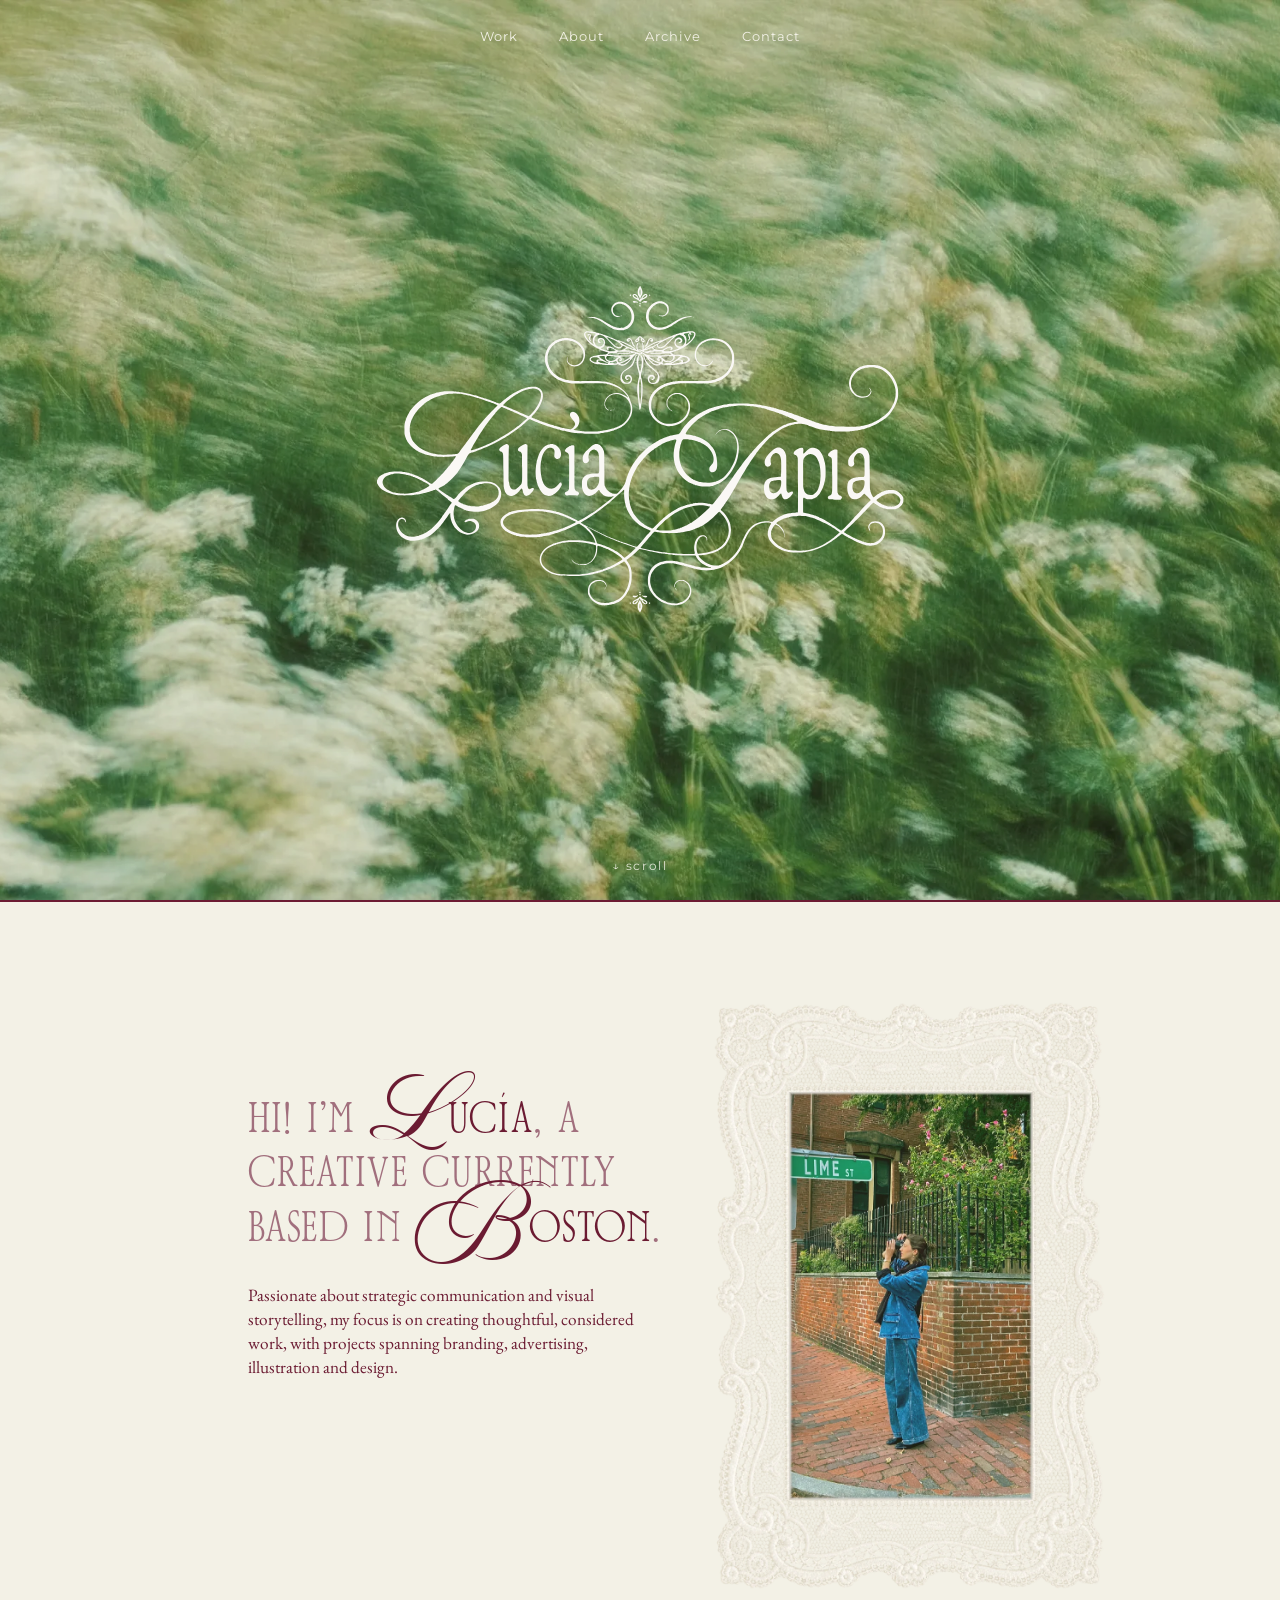
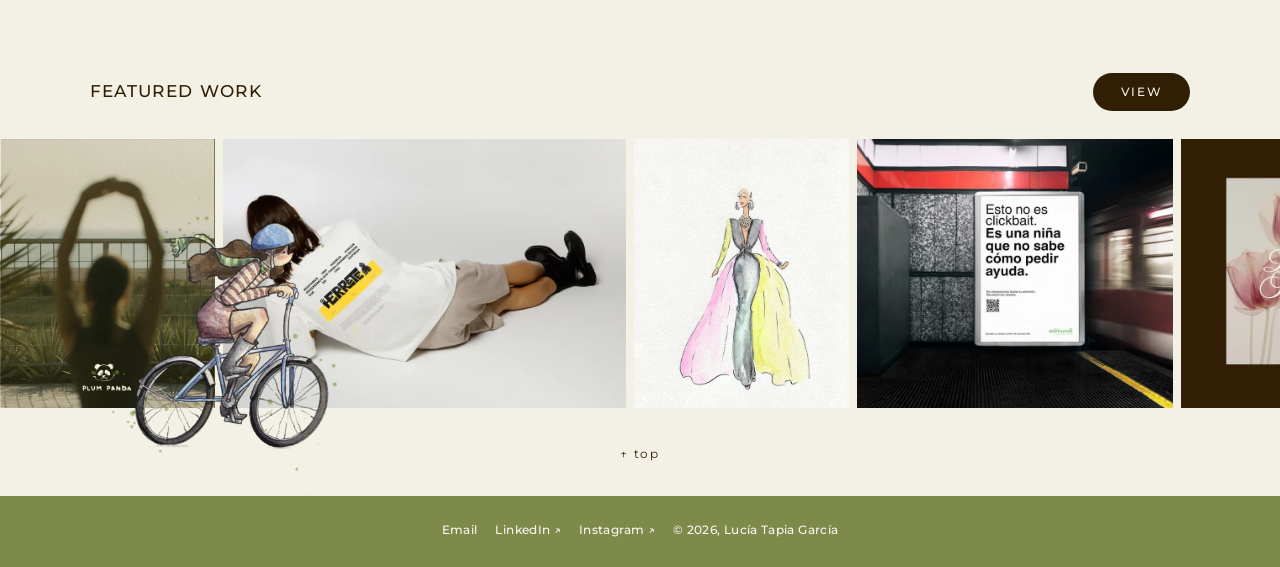
==== index.html @ f7239e3a "update" ====
<!doctype html>
<html lang="en">
<head>
  <meta charset="utf-8">
  <meta name="viewport" content="width=device-width, initial-scale=1">
  <link rel="icon" href="assets/img/favicon.svg" type="image/svg+xml">
  <link rel="icon" href="assets/img/favicon-32.png" type="image/png" sizes="32x32">
  <link rel="apple-touch-icon" href="assets/img/apple-touch-icon.png">
  <title>Lucía Tapia — Creative & Art Direction</title>
  <meta name="description" content="Portfolio of Lucía Tapia García, a creative based in Boston working across branding, advertising, illustration and editorial design.">
  <link rel="preload" href="assets/fonts/zt-bros-oskon.woff2" as="font" type="font/woff2" crossorigin>
  <link rel="preload" href="assets/fonts/aston-script.woff2" as="font" type="font/woff2" crossorigin>
  <link rel="preload" href="assets/img/hero-bg.webp" as="image">
  <link rel="stylesheet" href="assets/css/style.css?v=09301130">
</head>
<body class="page-home">

  <header class="nav" data-nav>
    <a class="nav__logo" href="#top" aria-label="Lucía Tapia — back to top"><span class="logo-mark"></span></a>
    <nav class="nav__links" aria-label="Main">
      <a href="work.html" data-i18n="nav.work">Work</a>
      <a href="about.html" data-i18n="nav.about">About</a>
      <a href="archive.html" data-i18n="nav.archive">Archive</a>
      <a href="contact.html" data-i18n="nav.contact">Contact</a>
    </nav>
  </header>

  <main>
    <!-- 1 · HERO — the only full-bleed moment on the site -->
    <div class="hero-wrap">
    <section class="hero" id="top" aria-label="Lucía Tapia">
      <div class="hero__bg"><div class="hero__sway" style="background-image:url('assets/img/hero-bg.webp')"></div></div>
      <nav class="hero__nav" aria-label="Main">
        <a href="work.html" data-i18n="nav.work">Work</a>
        <a href="about.html" data-i18n="nav.about">About</a>
        <a href="archive.html" data-i18n="nav.archive">Archive</a>
        <a href="contact.html" data-i18n="nav.contact">Contact</a>
      </nav>
      <h1 class="hero__logo">
        <img src="assets/img/logo-hero-cream.svg" alt="Lucía Tapia" width="766" height="476" data-logo>
      </h1>
      <a class="hero__scroll" href="#intro"><span aria-hidden="true">↓</span> <span data-i18n="hero.scroll">scroll</span></a>
    </section>
    <div class="seam" aria-hidden="true"></div>
    </div>

    <!-- 2 · INTRO — centered container: big text top-left, small text bottom-left, photo right -->
    <section class="intro wrap" id="intro">
      <div class="intro__inner">
        <div class="intro__text">
          <p class="intro__title reveal" role="heading" aria-level="2">
            <span data-i18n-html="intro.title"><span class="ln">Hi! I’m <span class="name"><span class="cap">L</span>ucía</span>, a</span> <span class="ln">creative currently</span> <span class="ln">based in <span class="name"><span class="cap">B</span>oston</span>.</span></span>
          </p>
          <p class="intro__line reveal" data-i18n="intro.line">Passionate about strategic communication and visual storytelling, my focus is on creating thoughtful, considered work, with projects spanning branding, advertising, illustration and design.</p>
        </div>
        <figure class="intro__photo reveal">
          <img class="intro__framed" src="assets/img/portrait-framed.webp" alt="Lucía Tapia, framed in lace" width="969" height="1400" loading="lazy">
        </figure>
      </div>
    </section>

    <!-- 3 · FEATURED WORK — continuous sideways scroll, images only -->
    <section class="ticker" aria-labelledby="ticker-title">
      <div class="wrap ticker__head">
        <h2 class="ticker__title reveal" id="ticker-title" data-i18n="work.title">Featured work</h2>
        <a class="btn reveal" href="work.html" data-i18n="work.cta">View</a>
      </div>
      <div class="ticker__track" data-ticker>
        <div class="ticker__row">
          <a class="ticker__item" href="work/plum-panda.html" aria-label="Plum Panda"><img src="assets/img/feat-1.webp" alt="" width="512" height="640"></a>
          <a class="ticker__item" href="work/el-herrete.html" aria-label="El Herrete"><img src="assets/img/feat-2.webp" alt="" width="960" height="640"></a>
          <a class="ticker__item" href="work/givenchy.html" aria-label="Givenchy Archives"><img src="assets/img/feat-3.webp" alt="" width="512" height="640"></a>
          <a class="ticker__item" href="work/admundi.html" aria-label="Admundi"><img src="assets/img/feat-4.webp" alt="" width="752" height="640"></a>
          <a class="ticker__item" href="work/personal-brand.html" aria-label="Personal Brand"><img src="assets/img/feat-5.webp" alt="" width="512" height="640"></a>
          <a class="ticker__item" href="work/eight-movements.html" aria-label="Interpretation of Forms"><img src="assets/img/feat-6.webp" alt="" width="664" height="640"></a>
          <a class="ticker__item" href="work/draper.html" aria-label="Divina Gravità"><img src="assets/img/feat-7.webp" alt="" width="916" height="640"></a>
          <!-- repeated so the loop stays seamless on wide screens -->
          <a class="ticker__item" href="work/plum-panda.html" tabindex="-1" aria-hidden="true"><img src="assets/img/feat-1.webp" alt="" aria-hidden="true" width="512" height="640"></a>
          <a class="ticker__item" href="work/el-herrete.html" tabindex="-1" aria-hidden="true"><img src="assets/img/feat-2.webp" alt="" aria-hidden="true" width="960" height="640"></a>
          <a class="ticker__item" href="work/givenchy.html" tabindex="-1" aria-hidden="true"><img src="assets/img/feat-3.webp" alt="" aria-hidden="true" width="512" height="640"></a>
          <a class="ticker__item" href="work/admundi.html" tabindex="-1" aria-hidden="true"><img src="assets/img/feat-4.webp" alt="" aria-hidden="true" width="752" height="640"></a>
          <a class="ticker__item" href="work/personal-brand.html" tabindex="-1" aria-hidden="true"><img src="assets/img/feat-5.webp" alt="" aria-hidden="true" width="512" height="640"></a>
          <a class="ticker__item" href="work/eight-movements.html" tabindex="-1" aria-hidden="true"><img src="assets/img/feat-6.webp" alt="" aria-hidden="true" width="664" height="640"></a>
          <a class="ticker__item" href="work/draper.html" tabindex="-1" aria-hidden="true"><img src="assets/img/feat-7.webp" alt="" aria-hidden="true" width="916" height="640"></a>
        </div>
      </div>
      <!-- bike sits on top of the footer, overlapping the end of the ticker -->
      <img class="ticker__bike" src="assets/img/bike.webp" alt="" width="770" height="900" loading="lazy" aria-hidden="true">
    </section>
  </main>

  <footer class="footer wrap">
    <ul class="footer__links">
      <li><a href="mailto:luciatapiaag@gmail.com">Email</a></li>
      <li><a href="https://www.linkedin.com/in/luc%C3%ADa-tapia-garc%C3%ADa-0a97b5249/" target="_blank" rel="noopener">LinkedIn ↗</a></li>
      <li><a href="https://www.instagram.com/by.luciatapia/" target="_blank" rel="noopener">Instagram ↗</a></li>
      <li>© 2026, Lucía Tapia García</li>
    </ul>
    <button type="button" class="to-top" data-to-top aria-label="Back to top"><span aria-hidden="true">↑</span> <span data-i18n="footer.top">top</span></button>
  </footer>

  <script src="assets/js/main.js?v=09301130"></script>
</body>
</html>
---- assets/css/style.css ----
/* ============ Fonts ============ */
@font-face { font-family: "Fraunces"; src: url("../fonts/fraunces.woff2") format("woff2"); font-weight: 100 900; font-display: swap; }
@font-face { font-family: "EB Garamond"; src: url("../fonts/eb-garamond.woff2") format("woff2"); font-weight: 400 800; font-display: swap; }
@font-face { font-family: "EB Garamond"; src: url("../fonts/eb-garamond-italic.woff2") format("woff2"); font-weight: 400 800; font-style: italic; font-display: swap; }
@font-face { font-family: "Montserrat"; src: url("../fonts/montserrat.woff2") format("woff2"); font-weight: 100 900; font-display: swap; }
/* Aston Script: personal-use licence — buy commercial licence before launch */
@font-face { font-family: "Aston Script"; src: url("../fonts/aston-script.woff2") format("woff2"); font-display: swap; }
@font-face { font-family: "ZT Bros Oskon"; src: url("../fonts/zt-bros-oskon.woff2") format("woff2"); font-display: swap; }

/* ============ Tokens — Framer colour styles (source of truth) ============ */
:root {
  --paper: url("../img/paper.jpg");
  --dragonfly: url("data:image/svg+xml,%3Csvg version='1.0' xmlns='http://www.w3.org/2000/svg' viewBox='0 0 1475.000000 1040.000000' %3E %3Cg transform='translate%280.000000,1040.000000%29 scale%280.100000,-0.100000%29' fill='%23000' stroke='none'%3E %3Cpath d='M255 10380 c-3 -11 -18 -23 -33 -26 -64 -13 -150 -80 -172 -133 -7 -17 -21 -33 -31 -36 -18 -6 -19 -18 -19 -162 0 -145 1 -156 21 -172 12 -10 24 -36 30 -65 5 -26 17 -59 28 -74 10 -15 22 -41 25 -59 4 -17 14 -37 22 -44 8 -7 22 -26 30 -43 18 -38 49 -88 89 -146 17 -23 39 -56 49 -72 11 -17 35 -47 53 -67 19 -20 42 -47 51 -61 106 -160 410 -451 612 -586 30 -21 64 -43 75 -50 11 -8 45 -30 75 -50 30 -21 64 -43 75 -51 90 -61 127 -83 135 -83 5 0 21 -11 36 -25 15 -14 34 -25 44 -25 9 0 27 -11 40 -25 13 -14 28 -25 34 -25 6 0 28 -11 48 -25 20 -14 42 -25 49 -25 6 0 24 -11 41 -25 16 -14 37 -25 47 -25 9 0 32 -11 51 -25 19 -14 41 -25 50 -25 9 0 31 -11 50 -25 19 -14 41 -25 50 -25 9 0 31 -11 50 -25 19 -14 41 -25 50 -25 9 0 31 -11 50 -25 19 -14 42 -25 53 -25 10 0 32 -10 49 -21 16 -12 48 -26 70 -31 22 -5 52 -18 66 -28 13 -11 37 -20 52 -20 15 0 39 -9 53 -20 14 -11 49 -25 77 -30 28 -5 63 -19 77 -30 14 -11 40 -20 57 -20 17 0 49 -9 70 -21 21 -11 63 -25 94 -29 30 -5 63 -17 73 -26 11 -9 45 -19 81 -23 35 -4 78 -15 97 -25 18 -10 67 -21 110 -26 86 -9 131 -23 131 -43 0 -17 -29 -57 -42 -57 -5 0 -23 -11 -40 -25 -16 -14 -35 -25 -43 -25 -7 0 -19 -7 -26 -16 -8 -9 -28 -26 -45 -38 -18 -11 -56 -38 -85 -58 -30 -20 -88 -48 -129 -62 -74 -24 -82 -25 -433 -27 -334 -3 -364 -5 -435 -25 -43 -12 -126 -25 -186 -29 -73 -5 -122 -13 -145 -25 -20 -10 -71 -21 -115 -24 -47 -4 -90 -13 -104 -22 -14 -9 -59 -20 -100 -25 -44 -5 -82 -15 -92 -24 -10 -9 -46 -20 -80 -25 -34 -5 -70 -16 -79 -24 -10 -9 -33 -19 -52 -22 -19 -4 -50 -16 -69 -28 -19 -12 -42 -26 -51 -31 -99 -60 -149 -112 -192 -197 -57 -113 -23 -223 111 -356 41 -40 91 -81 111 -92 21 -10 43 -26 50 -34 8 -9 19 -16 25 -16 7 0 27 -11 46 -25 19 -14 41 -25 51 -25 9 0 28 -9 41 -20 14 -10 47 -24 74 -30 27 -6 56 -18 66 -27 9 -8 43 -18 75 -22 32 -4 70 -15 84 -24 17 -11 55 -19 110 -23 46 -3 111 -12 144 -19 76 -17 255 -35 354 -35 42 0 92 -5 111 -11 65 -21 154 -28 430 -34 151 -3 322 -11 380 -18 58 -7 191 -13 295 -14 105 -1 253 -7 329 -12 143 -9 385 5 451 27 17 6 84 13 150 16 66 3 151 14 189 23 58 14 74 14 100 4 17 -7 53 -19 80 -27 27 -8 59 -23 71 -34 12 -11 33 -20 47 -20 14 0 49 -12 77 -26 50 -26 56 -27 234 -28 178 0 183 0 239 27 31 15 67 27 80 27 13 0 39 11 58 25 19 14 41 25 50 25 9 0 31 11 50 25 19 14 39 25 44 25 6 0 34 16 61 35 28 20 61 43 75 53 99 67 233 189 327 298 58 67 246 296 258 315 34 54 68 99 97 130 38 41 86 102 110 140 41 64 327 350 403 401 57 39 174 41 225 3 19 -14 47 -25 62 -25 15 0 45 -9 65 -20 29 -15 57 -20 122 -20 96 0 164 22 284 92 l69 40 60 -27 c96 -43 145 -82 281 -224 34 -35 74 -76 88 -90 14 -14 50 -57 80 -96 29 -38 83 -106 120 -150 36 -44 73 -93 82 -110 8 -16 36 -52 62 -80 26 -27 89 -102 139 -165 51 -63 131 -153 177 -200 105 -107 275 -250 296 -250 5 0 20 -11 33 -25 13 -14 29 -25 35 -25 6 0 26 -11 45 -25 19 -14 41 -25 50 -25 9 0 31 -11 50 -25 19 -14 47 -25 63 -25 16 0 46 -10 66 -22 34 -21 49 -23 233 -26 195 -4 198 -3 252 22 30 14 63 26 73 26 10 0 35 11 55 25 20 14 40 25 44 25 5 0 25 12 46 26 34 24 45 26 101 22 35 -3 77 -12 93 -21 21 -11 72 -18 150 -22 65 -4 142 -13 169 -20 71 -19 238 -22 921 -17 56 1 146 8 200 16 55 8 203 17 329 20 145 4 258 12 305 21 41 9 145 20 230 25 86 5 191 18 235 29 44 11 127 23 184 26 64 4 116 12 135 22 16 9 63 19 104 24 44 5 87 16 106 29 18 11 46 20 62 20 16 0 50 11 76 25 26 14 55 25 66 25 10 0 33 11 52 25 19 14 41 25 50 25 9 0 34 12 55 28 52 38 205 191 205 205 0 7 9 29 20 50 31 57 28 155 -7 215 -41 70 -191 202 -230 202 -5 0 -24 11 -43 25 -19 14 -44 25 -56 25 -12 0 -33 9 -47 21 -15 11 -49 24 -77 28 -28 4 -59 16 -70 26 -12 11 -45 20 -88 25 -38 4 -80 15 -94 24 -15 10 -62 21 -111 26 -47 5 -98 15 -114 24 -18 9 -75 18 -144 22 -63 4 -132 13 -154 21 -63 22 -249 33 -571 33 -300 0 -300 0 -334 25 -19 14 -42 25 -51 25 -10 0 -22 7 -27 16 -11 20 -151 134 -164 134 -6 0 -23 11 -40 25 -16 14 -40 25 -52 25 -24 0 -56 28 -56 48 0 22 50 44 119 53 38 4 84 17 103 29 19 11 50 20 73 20 23 0 59 10 80 21 22 12 66 25 98 29 32 4 67 16 78 26 11 9 44 21 75 25 35 5 65 15 78 28 12 12 36 21 52 21 16 0 50 11 76 25 26 14 56 25 66 25 11 0 31 9 45 21 15 11 44 23 64 26 21 3 54 16 73 28 19 13 51 26 71 29 20 4 44 15 54 26 10 11 28 20 40 20 11 0 36 11 55 25 19 14 43 25 55 25 12 0 36 11 55 25 19 14 41 25 51 25 9 0 27 9 40 19 14 10 40 26 59 35 19 9 58 30 85 46 28 16 68 38 90 50 41 22 91 51 141 84 16 11 45 30 65 43 19 12 40 23 46 23 6 0 17 7 24 16 7 9 43 36 79 60 36 25 83 58 105 75 22 16 53 38 68 48 31 20 101 78 151 126 18 17 81 73 140 125 59 52 151 144 204 204 106 119 140 158 175 196 12 14 36 45 52 70 38 57 95 134 105 140 4 3 15 21 24 40 9 19 32 62 51 95 18 33 39 78 45 100 7 22 19 48 27 57 9 10 19 46 22 82 4 35 12 70 18 77 16 20 13 160 -3 184 -8 11 -14 31 -14 44 0 50 -105 161 -152 161 -11 0 -30 11 -44 25 -25 25 -25 25 -391 25 -361 0 -367 0 -390 -21 -19 -19 -43 -24 -155 -34 -73 -6 -144 -17 -157 -24 -13 -7 -74 -17 -135 -22 -65 -6 -130 -17 -156 -28 -25 -10 -83 -21 -129 -25 -48 -4 -98 -14 -120 -25 -20 -10 -63 -21 -97 -24 -33 -2 -78 -14 -100 -24 -21 -11 -65 -23 -98 -26 -32 -3 -66 -13 -76 -22 -10 -9 -46 -20 -80 -25 -34 -5 -70 -16 -80 -25 -9 -8 -43 -20 -75 -25 -32 -5 -65 -16 -75 -25 -9 -8 -41 -19 -70 -25 -29 -6 -61 -17 -69 -25 -9 -7 -38 -19 -65 -25 -27 -6 -61 -20 -77 -30 -15 -11 -39 -20 -54 -20 -15 0 -40 -10 -57 -21 -16 -12 -48 -26 -70 -31 -23 -5 -53 -17 -67 -27 -14 -10 -42 -21 -62 -25 -21 -4 -42 -13 -49 -21 -6 -7 -26 -17 -43 -20 -18 -4 -51 -18 -74 -31 -23 -13 -50 -24 -60 -24 -11 0 -34 -11 -53 -25 -19 -14 -43 -25 -55 -25 -12 0 -36 -11 -55 -25 -19 -14 -45 -25 -58 -25 -13 0 -37 -11 -54 -25 -16 -14 -40 -25 -52 -25 -13 0 -34 -9 -48 -19 -13 -11 -42 -24 -63 -30 -22 -6 -53 -20 -70 -31 -16 -11 -37 -20 -46 -20 -8 0 -30 -11 -49 -25 -19 -14 -43 -25 -55 -25 -12 0 -36 -11 -55 -25 -19 -14 -41 -25 -49 -25 -9 0 -34 -12 -56 -25 -22 -14 -50 -25 -61 -25 -12 0 -33 -9 -47 -20 -15 -12 -51 -25 -81 -30 -30 -5 -71 -17 -93 -28 -21 -11 -69 -22 -107 -26 -37 -4 -85 -15 -105 -25 -20 -10 -62 -21 -94 -25 -32 -3 -76 -15 -97 -26 -22 -11 -52 -20 -68 -20 -16 0 -50 -11 -76 -25 -26 -14 -59 -25 -74 -25 -15 0 -45 -11 -67 -25 -22 -13 -51 -25 -65 -25 -14 0 -43 -11 -65 -25 -22 -13 -49 -25 -59 -25 -11 0 -38 -11 -60 -24 -23 -13 -54 -26 -70 -30 -16 -4 -41 -16 -54 -27 -14 -10 -32 -19 -41 -19 -10 0 -32 -11 -51 -25 -19 -14 -41 -25 -50 -25 -8 0 -24 -6 -35 -14 -11 -7 -56 -33 -100 -56 -44 -23 -87 -48 -95 -55 -8 -7 -31 -20 -50 -30 -51 -24 -91 -47 -167 -96 -37 -25 -75 -49 -84 -54 -9 -6 -35 -23 -59 -40 -23 -16 -57 -39 -75 -50 -69 -43 -111 -73 -124 -89 -7 -9 -19 -16 -25 -16 -7 0 -50 -30 -97 -67 -46 -38 -109 -85 -139 -105 -30 -21 -80 -61 -110 -89 -69 -64 -96 -83 -110 -74 -14 9 -4 42 26 82 13 17 24 45 24 61 0 16 7 51 15 78 19 64 20 204 0 251 -8 19 -15 54 -15 77 0 23 -11 65 -25 94 -14 30 -25 61 -25 70 0 10 -6 27 -13 39 -6 12 -31 55 -55 97 -35 61 -48 76 -67 76 -13 0 -26 -4 -29 -8 -7 -11 20 -100 39 -129 8 -12 22 -54 30 -93 8 -39 22 -84 30 -100 25 -48 22 -403 -4 -453 -11 -21 -22 -60 -26 -87 -7 -50 -7 -50 30 -66 35 -14 36 -16 22 -37 -21 -31 -95 -28 -145 6 -20 14 -48 28 -62 32 -14 4 -33 15 -44 24 -15 13 -44 16 -166 16 -140 0 -150 -1 -172 -22 -14 -13 -35 -23 -48 -23 -14 0 -33 -11 -46 -27 -19 -24 -29 -28 -69 -26 -54 2 -85 21 -215 128 -47 39 -102 83 -122 98 -21 15 -52 41 -70 58 -56 52 -379 310 -397 316 -9 3 -26 15 -37 25 -24 21 -65 45 -131 77 -24 11 -43 25 -43 30 0 6 -17 15 -38 21 -22 5 -47 19 -57 30 -10 11 -26 20 -35 20 -9 0 -31 11 -50 25 -19 14 -41 25 -50 25 -8 0 -31 11 -50 23 -19 13 -48 27 -64 31 -16 4 -41 16 -54 27 -14 10 -36 19 -50 19 -14 0 -36 10 -48 21 -13 12 -44 25 -69 30 -26 5 -58 18 -72 29 -14 11 -38 20 -53 20 -15 0 -38 8 -51 19 -13 10 -50 24 -81 30 -31 7 -62 18 -68 26 -6 8 -33 17 -58 21 -26 3 -70 17 -98 30 -28 13 -62 24 -75 24 -13 0 -42 9 -63 21 -21 11 -61 23 -90 26 -28 3 -64 14 -81 23 -16 10 -61 23 -98 29 -38 5 -79 17 -92 25 -13 8 -57 19 -99 25 -50 6 -84 16 -102 30 -15 12 -38 21 -51 21 -14 0 -38 11 -55 25 -16 14 -42 25 -57 25 -16 0 -39 9 -53 19 -13 11 -44 24 -68 31 -24 7 -55 20 -68 31 -14 10 -34 19 -46 19 -12 0 -37 11 -56 25 -19 14 -46 25 -61 25 -14 0 -37 9 -51 19 -13 11 -44 24 -68 31 -25 7 -52 18 -61 26 -8 7 -31 17 -50 20 -19 4 -46 15 -61 26 -14 10 -41 21 -60 25 -18 3 -51 16 -74 29 -22 13 -51 24 -64 24 -13 0 -33 9 -45 20 -12 11 -45 24 -74 30 -29 5 -64 19 -78 30 -14 11 -36 20 -49 20 -13 0 -44 11 -70 25 -26 14 -59 25 -74 25 -15 0 -40 10 -55 22 -15 12 -49 25 -76 29 -27 4 -61 17 -76 28 -14 12 -40 21 -57 21 -17 0 -53 12 -81 25 -27 14 -60 25 -73 25 -13 0 -44 11 -70 25 -26 14 -59 25 -75 25 -15 0 -49 11 -75 25 -26 14 -60 25 -77 25 -16 0 -52 12 -80 25 -27 14 -63 25 -80 25 -16 0 -52 11 -80 25 -27 13 -67 25 -88 25 -21 0 -56 9 -79 21 -23 12 -69 24 -102 26 -34 3 -78 14 -99 25 -21 10 -71 23 -110 28 -40 4 -92 15 -116 24 -24 9 -89 19 -143 23 -85 5 -105 10 -128 30 -28 23 -28 23 -398 23 -362 0 -371 0 -377 -20z m510 -130 c72 -5 153 -15 180 -23 28 -8 100 -18 160 -22 73 -5 125 -14 155 -26 24 -11 72 -24 107 -29 37 -5 74 -17 89 -29 15 -12 36 -21 48 -21 51 0 61 -51 19 -96 -106 -114 -157 -174 -174 -204 -23 -42 -59 -92 -82 -115 -10 -9 -17 -26 -17 -39 0 -12 -11 -37 -25 -56 -14 -19 -25 -43 -25 -53 0 -11 -10 -36 -22 -56 -22 -35 -23 -44 -23 -276 0 -230 1 -242 23 -282 12 -23 22 -55 22 -71 0 -16 9 -37 20 -47 11 -10 22 -33 26 -51 3 -18 15 -40 25 -50 10 -9 19 -25 19 -36 0 -25 -51 -24 -74 1 -10 11 -43 35 -73 53 -195 117 -648 559 -768 749 -19 30 -43 63 -54 74 -12 12 -21 24 -21 29 0 4 -11 21 -25 38 -14 16 -25 36 -25 45 0 8 -11 28 -25 45 -14 16 -25 38 -25 47 0 10 -10 31 -21 45 -12 15 -27 55 -34 89 -7 34 -21 82 -31 107 -17 45 -17 45 16 120 18 41 36 76 40 78 5 2 28 16 53 33 74 49 152 53 542 29z m13642 1 c62 -9 98 -28 161 -85 43 -40 46 -119 7 -192 -14 -26 -25 -61 -25 -79 0 -18 -9 -43 -19 -57 -11 -13 -23 -37 -27 -53 -4 -15 -24 -60 -45 -99 -22 -39 -44 -82 -51 -96 -7 -14 -23 -38 -35 -53 -13 -16 -23 -33 -23 -38 0 -8 -39 -63 -82 -114 -9 -11 -46 -56 -81 -100 -101 -126 -287 -307 -349 -341 -9 -5 -38 -27 -64 -49 -102 -87 -166 -134 -259 -190 -19 -12 -42 -28 -53 -38 -47 -42 -86 0 -43 47 10 12 24 44 30 71 7 28 20 58 28 67 10 11 19 49 24 100 4 46 15 102 24 126 24 67 26 233 3 312 -10 36 -23 96 -27 133 -5 37 -16 76 -24 85 -9 9 -19 31 -22 47 -22 95 -174 285 -285 357 -90 58 -84 83 24 91 45 3 85 12 100 22 16 11 61 21 111 26 48 5 102 17 123 28 24 12 71 21 132 26 52 4 108 14 125 23 16 8 63 18 105 22 113 10 446 11 517 1z m-12132 -321 c22 -12 59 -23 82 -27 24 -3 57 -16 75 -29 17 -13 39 -24 47 -24 8 0 31 -10 50 -23 48 -30 70 -44 104 -65 98 -59 285 -232 467 -431 52 -57 107 -116 121 -130 14 -14 72 -82 129 -151 151 -181 397 -438 526 -547 85 -73 275 -203 295 -203 6 0 25 -10 41 -22 17 -11 51 -25 76 -30 25 -4 53 -14 61 -22 27 -23 66 -27 268 -27 191 0 196 0 232 24 20 14 46 28 58 31 46 14 143 153 143 205 0 84 61 117 122 66 16 -14 36 -25 45 -25 8 0 28 -11 45 -25 16 -14 38 -25 48 -25 9 0 24 -7 31 -16 8 -9 32 -25 54 -36 91 -43 198 -105 206 -121 14 -24 -2 -48 -56 -88 -26 -19 -60 -45 -77 -58 -29 -23 -63 -44 -118 -72 -14 -7 -38 -24 -53 -36 -16 -13 -38 -23 -50 -23 -12 0 -40 -11 -62 -25 -22 -13 -54 -25 -70 -25 -17 0 -48 -10 -70 -22 -75 -40 -453 -66 -565 -39 -25 6 -61 11 -81 11 -21 0 -48 10 -69 25 -19 14 -41 25 -50 25 -9 0 -31 11 -50 25 -19 14 -40 25 -48 25 -8 0 -27 11 -44 25 -16 14 -38 25 -48 25 -9 0 -24 7 -31 17 -8 9 -25 21 -39 27 -14 6 -51 27 -83 46 -91 55 -149 87 -193 109 -23 10 -45 24 -48 29 -3 6 -23 16 -44 23 -20 6 -48 20 -61 30 -13 11 -31 19 -40 19 -10 0 -32 11 -51 25 -22 16 -47 25 -72 25 -21 0 -54 7 -73 15 -31 12 -40 12 -76 0 -23 -8 -55 -15 -71 -15 -32 0 -67 -22 -127 -80 -76 -74 -81 -85 -81 -186 0 -89 1 -92 36 -137 20 -26 40 -47 45 -47 4 0 21 -12 38 -26 23 -19 39 -25 68 -22 52 4 52 24 1 83 -42 47 -43 51 -43 117 0 64 2 70 36 103 73 74 259 85 384 25 22 -11 56 -27 75 -35 19 -9 58 -29 85 -45 28 -16 68 -38 90 -48 22 -11 46 -27 54 -36 7 -9 21 -16 31 -16 10 0 24 -7 31 -16 8 -9 32 -25 54 -36 67 -32 106 -55 129 -77 12 -12 29 -21 36 -21 24 0 90 -52 90 -71 0 -21 -13 -25 -105 -34 -38 -4 -86 -14 -105 -22 -92 -39 -677 -40 -752 -2 -21 11 -66 22 -100 26 -38 3 -79 15 -104 29 -26 16 -57 24 -85 24 -25 0 -62 9 -84 20 -22 11 -72 24 -113 29 -42 5 -81 16 -91 25 -10 9 -42 19 -72 22 -30 3 -66 15 -81 25 -16 11 -51 24 -80 29 -28 6 -59 17 -68 25 -9 8 -32 18 -51 21 -19 4 -47 18 -62 31 -16 12 -37 23 -46 23 -10 0 -29 8 -42 19 -13 10 -37 22 -54 28 -18 6 -31 18 -33 30 -3 18 4 21 72 26 55 4 83 11 102 26 15 12 39 21 54 21 15 0 33 7 41 16 7 8 29 24 49 34 37 19 160 135 160 151 0 5 13 23 28 41 16 18 32 46 36 62 4 16 16 41 27 54 10 14 19 39 19 56 0 17 10 51 21 76 30 68 31 328 0 388 -12 23 -21 53 -21 67 0 14 -11 43 -25 63 -14 20 -25 41 -25 47 0 35 -182 195 -222 195 -8 0 -47 11 -88 26 -83 29 -152 27 -227 -7 -23 -11 -57 -19 -75 -19 -54 0 -144 -68 -200 -150 -54 -80 -63 -291 -14 -352 11 -15 29 -38 38 -51 28 -40 121 -87 173 -87 60 0 153 45 162 79 10 41 -8 56 -63 53 -84 -5 -108 4 -148 55 -33 43 -36 51 -36 115 0 69 0 69 57 129 31 32 63 59 72 59 9 0 39 12 66 25 28 14 59 25 70 25 11 0 43 -11 70 -25 28 -13 60 -25 72 -25 31 0 193 -163 193 -194 0 -13 10 -36 23 -52 20 -25 22 -42 25 -154 3 -119 2 -129 -22 -175 -14 -26 -26 -53 -26 -59 0 -43 -193 -250 -246 -265 -18 -5 -41 -18 -53 -30 -15 -15 -34 -21 -65 -21 -24 0 -62 -7 -85 -15 -57 -20 -273 10 -316 44 -15 11 -38 21 -50 21 -12 0 -30 9 -41 21 -10 11 -33 27 -51 34 -39 17 -193 171 -193 195 0 9 -11 27 -25 40 -14 13 -25 34 -25 47 0 13 -11 45 -25 71 -20 39 -25 66 -30 157 -3 61 -9 124 -14 140 -10 35 -7 104 8 195 6 36 11 81 11 101 0 23 7 42 20 54 11 10 22 33 26 51 3 18 13 39 21 45 8 7 23 29 33 50 20 39 106 120 153 145 15 8 37 24 48 35 10 10 30 19 43 19 12 0 35 11 50 25 18 17 39 25 64 25 20 0 60 12 87 25 70 35 316 38 380 5z m10530 -5 c28 -14 59 -25 69 -25 11 0 36 -10 55 -23 20 -12 43 -27 52 -32 103 -63 254 -220 274 -285 4 -14 16 -36 26 -49 11 -13 19 -32 19 -43 0 -10 12 -42 28 -71 27 -52 27 -52 27 -267 0 -214 0 -215 -28 -272 -15 -31 -27 -65 -27 -75 0 -11 -11 -34 -25 -53 -14 -19 -25 -38 -25 -43 0 -24 -129 -162 -195 -209 -21 -16 -48 -28 -60 -28 -12 0 -44 -12 -70 -26 -46 -24 -55 -25 -221 -25 -165 0 -174 1 -223 25 -28 14 -61 26 -75 26 -13 0 -37 11 -53 24 -15 13 -38 26 -50 30 -33 10 -133 114 -150 155 -8 20 -22 44 -30 53 -37 41 -37 345 0 386 9 9 20 36 25 59 9 40 83 143 102 143 5 0 21 11 37 24 15 13 45 26 65 30 21 4 57 16 80 26 57 26 82 25 146 -5 30 -14 62 -25 71 -25 23 0 113 -88 134 -132 26 -55 22 -94 -18 -154 -42 -62 -84 -79 -176 -71 -30 3 -63 1 -72 -5 -37 -20 -7 -88 40 -88 13 0 38 -7 55 -16 33 -17 90 -15 143 4 17 6 42 14 56 17 35 6 136 108 144 145 3 16 13 34 21 41 20 17 20 182 -1 199 -8 7 -19 29 -25 49 -12 46 -107 148 -153 163 -17 6 -44 20 -58 31 -24 17 -45 19 -202 20 -174 1 -175 1 -216 -26 -22 -15 -44 -27 -48 -27 -32 0 -145 -100 -187 -165 -69 -109 -86 -145 -86 -181 0 -18 -9 -62 -21 -98 -28 -92 -28 -203 0 -281 11 -32 21 -75 21 -95 0 -23 9 -49 25 -70 14 -19 25 -40 25 -48 0 -29 71 -121 142 -187 81 -73 155 -119 209 -129 21 -3 42 -13 49 -21 8 -9 30 -15 57 -15 84 0 114 -41 44 -60 -21 -5 -44 -17 -51 -24 -6 -8 -26 -18 -43 -21 -18 -4 -41 -15 -52 -25 -11 -10 -38 -23 -60 -29 -22 -6 -53 -20 -70 -31 -16 -11 -42 -20 -56 -20 -14 0 -40 -11 -59 -25 -19 -14 -46 -25 -60 -25 -15 0 -47 -11 -71 -23 -24 -13 -68 -27 -98 -31 -29 -4 -65 -15 -80 -25 -15 -11 -52 -21 -89 -25 -34 -3 -79 -14 -100 -24 -23 -12 -70 -21 -127 -25 -49 -4 -123 -16 -164 -27 -109 -29 -609 -30 -716 -1 -39 11 -106 22 -150 26 -98 8 -115 13 -115 30 0 13 70 57 113 71 12 4 35 17 50 30 16 13 36 24 46 24 10 0 26 9 37 21 10 11 32 27 49 35 38 19 82 44 118 68 45 30 89 54 157 85 14 6 36 18 50 26 81 45 150 65 312 90 47 7 160 -27 191 -59 57 -57 54 -90 -14 -151 -97 -86 -95 -115 7 -115 49 0 68 4 83 19 10 10 26 23 34 27 8 5 29 26 46 48 28 35 31 46 31 108 0 115 -48 173 -175 213 -85 27 -120 30 -180 14 -22 -6 -69 -17 -105 -24 -36 -7 -85 -22 -110 -34 -25 -11 -54 -21 -66 -21 -11 0 -35 -11 -54 -25 -19 -14 -42 -25 -52 -25 -11 0 -36 -11 -56 -25 -20 -14 -44 -25 -52 -25 -9 0 -31 -11 -50 -25 -19 -14 -40 -25 -48 -25 -8 0 -27 -11 -44 -25 -16 -14 -37 -25 -47 -25 -9 0 -32 -11 -51 -25 -19 -14 -41 -25 -50 -25 -9 0 -31 -11 -50 -25 -19 -14 -44 -25 -56 -25 -12 0 -33 -9 -47 -20 -14 -11 -51 -25 -81 -31 -31 -5 -75 -19 -99 -29 -55 -25 -398 -29 -469 -6 -55 19 -152 36 -198 36 -22 0 -48 8 -63 20 -14 11 -47 24 -72 29 -26 5 -60 18 -76 30 -15 12 -34 21 -42 21 -39 0 -247 190 -247 226 0 23 64 74 92 74 8 0 26 8 39 18 13 11 39 24 57 30 18 6 45 20 59 32 14 11 33 20 41 20 9 0 23 6 31 14 15 13 77 49 146 84 17 8 40 24 52 34 12 11 31 18 45 16 22 -3 23 -8 28 -93 4 -77 9 -97 34 -139 32 -52 93 -115 113 -116 7 0 34 -12 60 -26 47 -25 51 -25 233 -22 170 3 188 5 225 26 22 12 51 22 65 22 15 0 41 11 60 25 19 14 42 25 51 25 10 0 30 10 46 23 30 23 50 37 97 65 83 49 239 198 501 477 215 229 426 437 689 678 22 21 60 53 84 70 24 18 71 55 105 82 71 57 139 105 151 105 5 0 21 11 38 25 16 14 40 25 52 25 13 0 35 9 50 21 15 12 51 24 85 29 32 4 76 17 97 29 62 32 250 30 319 -4z m-9853 -238 c24 -24 56 -37 91 -37 19 0 46 -9 60 -20 14 -11 49 -25 78 -30 29 -6 60 -17 69 -25 9 -8 37 -19 62 -23 25 -5 61 -19 81 -31 19 -11 47 -21 62 -21 15 0 40 -11 57 -25 16 -14 42 -25 57 -25 16 0 39 -8 52 -19 13 -10 42 -24 64 -31 22 -7 51 -21 64 -31 13 -11 33 -19 45 -19 12 0 37 -11 56 -25 19 -14 41 -25 50 -25 9 0 31 -11 50 -25 19 -14 41 -25 50 -25 9 0 31 -11 50 -25 19 -14 41 -25 50 -25 9 0 31 -11 50 -25 19 -14 42 -25 51 -25 10 0 31 -11 47 -25 17 -14 36 -25 44 -25 7 0 25 -8 38 -17 50 -36 133 -83 144 -83 7 0 23 -11 36 -25 13 -14 31 -25 41 -25 10 0 21 -5 24 -10 7 -11 58 -47 121 -86 75 -46 172 -139 223 -214 27 -40 31 -54 31 -116 0 -66 -2 -74 -35 -115 -75 -95 -270 -137 -411 -89 -35 11 -88 25 -119 30 -31 5 -67 18 -82 30 -14 11 -35 20 -47 20 -12 0 -37 11 -56 25 -19 14 -39 25 -46 25 -7 0 -26 11 -42 25 -17 14 -33 25 -38 25 -12 0 -181 165 -674 661 -256 257 -477 475 -492 484 -38 24 -37 55 1 55 16 0 36 -6 43 -13z m8868 -6 c0 -11 -14 -28 -34 -40 -30 -19 -529 -524 -605 -613 -71 -82 -508 -478 -529 -478 -9 0 -63 -38 -111 -80 -13 -11 -32 -20 -41 -20 -9 0 -29 -11 -44 -25 -15 -14 -34 -25 -42 -25 -9 0 -34 -11 -57 -24 -23 -13 -60 -26 -82 -30 -22 -3 -58 -15 -80 -26 -55 -28 -225 -29 -270 -1 -17 10 -47 23 -66 30 -46 15 -100 81 -110 135 -12 60 -10 137 4 167 13 28 67 78 107 99 14 7 31 21 38 32 7 10 18 18 24 18 5 0 23 11 40 25 16 14 35 25 42 25 7 0 23 11 36 25 13 14 29 25 35 25 7 0 20 9 30 20 9 10 33 24 51 30 19 7 34 16 34 21 0 6 16 17 36 25 20 9 48 23 63 33 78 53 108 71 120 71 7 0 26 11 43 25 16 14 38 25 47 25 10 0 30 11 45 25 15 14 35 25 45 25 9 0 32 11 51 25 19 14 44 25 55 25 12 0 34 11 49 25 15 14 35 25 44 25 9 0 35 12 57 25 22 14 47 25 56 25 8 0 30 11 49 25 19 14 43 25 54 25 10 0 38 11 60 24 23 13 56 26 74 29 19 4 45 16 59 27 14 11 35 20 46 20 11 0 35 10 54 21 20 12 55 26 80 30 24 5 56 18 70 29 14 11 38 20 53 20 15 0 48 11 74 25 26 14 57 25 69 25 12 0 42 11 67 25 57 30 110 33 110 6z m-7031 -657 c29 -13 64 -24 78 -24 13 0 45 -11 71 -25 26 -14 57 -25 69 -25 12 0 39 -11 59 -25 20 -14 46 -25 58 -25 12 0 39 -11 61 -25 22 -13 49 -25 61 -25 11 0 35 -11 54 -25 19 -14 43 -25 55 -25 12 0 36 -11 55 -25 19 -14 41 -25 50 -25 9 0 31 -11 50 -25 19 -14 41 -25 50 -25 9 0 31 -11 50 -25 19 -14 41 -25 50 -25 9 0 31 -11 50 -25 19 -14 42 -25 51 -25 10 0 31 -11 47 -25 17 -14 36 -25 44 -25 8 0 29 -11 48 -25 19 -14 42 -25 51 -25 10 0 31 -11 47 -25 17 -14 37 -25 45 -25 9 0 28 -11 44 -24 15 -13 39 -27 53 -31 14 -4 36 -16 49 -26 13 -11 29 -19 36 -19 6 0 22 -11 35 -25 13 -14 30 -25 38 -25 13 0 30 -12 105 -70 18 -14 58 -43 90 -65 62 -42 157 -130 157 -145 0 -15 -36 -12 -49 4 -7 8 -35 19 -62 25 -27 6 -67 20 -89 31 -22 11 -48 20 -59 20 -11 0 -41 11 -67 25 -26 14 -57 25 -70 25 -13 0 -44 11 -70 25 -26 14 -53 25 -61 25 -8 0 -35 11 -61 25 -26 14 -56 25 -67 25 -12 0 -36 11 -55 25 -19 14 -44 25 -56 25 -12 0 -32 9 -46 19 -13 11 -38 23 -54 27 -16 4 -47 17 -70 30 -22 13 -47 24 -55 24 -9 0 -30 11 -49 25 -19 14 -44 25 -56 25 -12 0 -36 11 -52 25 -17 14 -37 25 -45 25 -8 0 -25 8 -38 18 -13 10 -42 27 -64 39 -92 46 -111 57 -134 75 -13 10 -31 18 -41 18 -9 0 -27 11 -40 25 -13 14 -32 25 -41 25 -10 0 -26 8 -36 19 -10 10 -31 26 -48 35 -16 9 -49 29 -71 44 -23 15 -70 46 -105 69 -35 23 -72 48 -81 57 -10 8 -45 34 -78 57 -83 57 -80 83 10 73 25 -3 69 -16 99 -30z m5271 5 c0 -10 -10 -24 -22 -30 -13 -7 -46 -32 -74 -56 -28 -23 -56 -43 -61 -43 -6 0 -38 -21 -71 -47 -33 -27 -84 -61 -112 -78 -28 -16 -62 -40 -76 -52 -14 -13 -32 -23 -41 -23 -9 0 -26 -9 -37 -19 -12 -11 -47 -33 -78 -50 -32 -17 -83 -44 -114 -61 -30 -16 -68 -39 -84 -50 -15 -11 -35 -20 -43 -20 -8 0 -25 -9 -39 -19 -13 -11 -38 -23 -54 -27 -16 -4 -45 -18 -64 -31 -19 -12 -41 -23 -48 -23 -8 0 -35 -11 -61 -23 -25 -13 -70 -36 -99 -50 -28 -15 -60 -27 -70 -27 -9 0 -35 -12 -57 -25 -22 -14 -49 -25 -60 -25 -11 0 -38 -12 -60 -25 -22 -14 -49 -25 -60 -25 -11 0 -38 -11 -60 -25 -22 -13 -51 -25 -65 -25 -14 0 -43 -12 -65 -25 -22 -14 -51 -25 -65 -25 -14 0 -39 -9 -56 -19 -17 -10 -55 -26 -86 -35 -30 -9 -61 -23 -68 -31 -7 -8 -25 -15 -41 -15 -40 0 -38 32 4 59 46 31 151 106 245 176 44 33 93 68 109 78 15 9 55 34 89 55 33 20 73 47 89 60 15 12 33 22 40 22 7 0 25 10 40 22 32 25 70 47 130 76 22 11 46 27 54 36 7 9 21 16 30 16 10 0 32 11 51 25 19 14 40 25 48 25 8 0 27 11 44 25 16 14 37 25 46 25 9 0 35 12 57 25 22 14 47 25 56 25 8 0 30 11 49 25 19 14 43 25 54 25 12 0 39 11 61 25 22 13 49 25 60 25 11 0 38 11 60 25 22 13 52 25 66 25 14 0 47 11 73 25 26 14 57 25 69 25 12 0 46 11 75 25 30 14 62 25 71 25 20 0 100 22 156 43 45 17 65 13 65 -14z m-1098 -811 c17 -13 58 -50 92 -84 74 -73 198 -159 260 -180 44 -15 58 -35 36 -49 -6 -4 -70 -9 -143 -11 -86 -3 -156 -11 -202 -23 -38 -11 -124 -22 -190 -26 -74 -4 -130 -12 -148 -22 -16 -8 -75 -19 -130 -25 -56 -5 -115 -17 -131 -25 -15 -8 -74 -19 -130 -24 -55 -5 -118 -14 -138 -20 -21 -5 -48 -7 -60 -4 -13 3 -65 12 -116 19 -96 15 -122 26 -122 56 0 26 21 39 79 50 29 5 64 19 78 30 14 11 37 20 50 20 13 0 45 11 71 25 26 14 54 25 62 25 8 0 32 9 52 20 21 11 59 25 85 30 27 6 60 20 75 30 15 11 39 20 53 20 15 0 45 11 68 24 23 13 57 26 75 30 19 3 45 15 59 26 14 11 32 20 40 20 8 0 33 11 56 24 23 13 58 27 78 30 19 3 44 13 55 21 27 20 51 18 86 -7z m-3065 -40 c10 -9 36 -20 58 -24 22 -3 61 -17 87 -30 26 -13 56 -24 67 -24 11 0 41 -11 67 -25 26 -14 59 -25 74 -25 15 0 39 -9 53 -20 14 -11 49 -25 77 -30 28 -5 63 -19 77 -30 14 -11 36 -20 50 -20 13 0 46 -11 73 -25 27 -14 60 -25 73 -25 13 0 38 -11 57 -25 19 -14 48 -25 65 -25 17 0 46 -11 65 -25 19 -14 46 -25 60 -25 14 0 41 -11 60 -25 19 -14 41 -25 50 -25 9 0 31 -11 50 -25 19 -14 42 -25 52 -25 9 0 36 -10 59 -22 35 -18 66 -23 188 -28 135 -6 150 -9 194 -34 28 -17 47 -35 47 -46 0 -28 -58 -64 -145 -88 -80 -23 -80 -23 -139 -2 -33 11 -71 20 -86 20 -14 0 -41 11 -60 25 -19 14 -45 25 -58 25 -14 0 -40 10 -60 22 -19 12 -57 25 -85 29 -27 5 -57 15 -66 23 -9 7 -41 17 -71 21 -30 4 -71 16 -91 25 -19 10 -64 22 -100 26 -35 4 -81 15 -103 26 -21 11 -73 23 -115 27 -42 5 -90 15 -106 24 -17 8 -73 18 -125 22 -52 4 -119 16 -148 26 -32 10 -99 21 -165 25 -62 3 -144 14 -183 24 -39 10 -133 22 -208 26 -110 5 -139 10 -144 22 -3 9 2 20 13 26 53 31 128 85 192 138 40 32 87 64 105 70 18 6 40 16 48 23 26 21 43 25 112 22 45 -2 73 -8 85 -19z m1521 -303 c26 -14 58 -25 72 -25 15 0 41 -11 60 -25 19 -14 44 -25 56 -25 12 0 36 -11 52 -25 17 -14 39 -25 50 -25 11 0 34 -11 50 -25 17 -14 39 -25 50 -25 10 0 31 -9 45 -20 14 -11 40 -23 59 -27 18 -3 56 -17 83 -30 28 -12 69 -23 93 -23 23 0 59 -8 80 -19 23 -12 78 -23 147 -29 61 -6 128 -18 151 -25 22 -8 85 -18 140 -22 54 -4 133 -16 174 -28 72 -20 97 -21 710 -23 622 -2 710 2 816 32 28 8 88 14 134 14 91 0 191 14 259 36 32 11 101 14 273 15 213 0 233 -2 273 -21 24 -12 61 -24 82 -27 76 -12 300 -156 290 -186 -10 -32 -126 -59 -317 -74 -228 -18 -225 -17 -295 -34 -85 -20 -2254 -21 -2300 -1 -42 19 -171 42 -230 42 -33 0 -62 7 -85 21 -19 12 -63 25 -97 29 -39 5 -72 16 -89 29 -15 12 -39 21 -55 21 -15 0 -41 11 -57 25 -17 14 -37 25 -45 25 -8 0 -26 9 -39 20 -61 51 -86 69 -118 84 -19 9 -60 34 -90 56 -30 22 -60 40 -66 40 -6 0 -21 11 -34 25 -13 14 -31 25 -40 25 -10 0 -29 9 -43 20 -14 11 -54 33 -89 50 -58 28 -72 30 -173 30 -96 1 -116 4 -160 25 -27 14 -55 25 -61 25 -17 0 -25 28 -11 37 7 4 41 20 77 35 86 36 155 37 218 3z m2642 -129 c52 -2 127 -11 165 -20 39 -9 135 -19 214 -22 140 -5 191 -14 191 -33 0 -20 -29 -29 -114 -35 -48 -3 -118 -13 -155 -21 -36 -7 -142 -16 -236 -19 -195 -7 -327 -19 -370 -36 -21 -8 -153 -12 -435 -12 -382 -1 -410 0 -491 21 -47 11 -137 25 -200 30 -143 12 -230 43 -203 72 19 21 42 24 279 39 99 6 198 16 220 22 65 18 809 27 1135 14z m-4261 -5 c20 -5 54 -14 77 -20 22 -6 94 -13 160 -17 118 -6 217 -26 242 -49 23 -21 -78 -46 -243 -61 -82 -7 -175 -20 -205 -29 -78 -24 -817 -24 -927 -1 -76 16 -316 36 -445 36 -42 0 -103 7 -135 15 -32 8 -108 19 -170 24 -112 9 -133 14 -133 32 0 20 56 29 248 39 108 6 222 17 252 25 66 16 1217 21 1279 6z m886 -157 c22 -8 60 -20 85 -27 74 -20 66 -38 -42 -103 -11 -6 -28 -21 -39 -33 -11 -11 -29 -21 -40 -21 -12 0 -35 -10 -51 -22 -17 -12 -53 -25 -81 -29 -27 -5 -57 -15 -67 -24 -10 -9 -48 -20 -84 -26 -37 -5 -85 -18 -106 -29 -25 -13 -59 -20 -94 -20 -59 0 -131 -12 -211 -35 -67 -20 -454 -35 -830 -34 -394 1 -991 23 -1030 37 -33 12 -298 32 -435 32 -47 0 -110 7 -140 16 -30 8 -137 20 -237 27 -136 8 -184 14 -188 25 -6 16 39 60 80 78 17 7 44 22 60 34 17 11 37 20 46 20 8 0 30 11 49 25 19 14 43 25 54 25 12 0 37 10 56 22 82 51 323 54 495 7 48 -13 118 -21 225 -25 85 -3 175 -10 200 -16 53 -13 63 -14 295 -28 113 -7 374 -10 700 -7 480 5 526 7 595 25 41 11 113 23 160 27 47 4 101 14 120 22 19 8 84 19 144 24 60 6 129 19 155 29 56 23 103 24 156 4z m-4103 -400 c155 -40 165 -53 171 -226 4 -97 8 -122 26 -151 11 -19 21 -46 21 -59 0 -14 7 -31 16 -39 8 -7 24 -29 34 -48 23 -44 124 -149 171 -176 106 -62 153 -85 175 -85 14 0 44 -10 67 -22 40 -22 51 -23 297 -22 243 0 257 1 295 22 21 12 56 22 76 22 21 0 47 8 62 20 14 11 40 23 59 26 18 4 42 15 53 24 11 10 31 21 45 25 14 4 34 19 46 33 30 36 54 24 54 -26 0 -24 8 -49 19 -64 11 -14 25 -45 31 -71 7 -25 21 -53 31 -63 14 -12 19 -31 19 -66 0 -74 -16 -84 -141 -93 -57 -3 -160 -15 -229 -26 -108 -18 -174 -20 -486 -21 -222 0 -375 4 -400 11 -57 15 -261 31 -484 37 -154 5 -206 10 -250 25 -30 10 -86 23 -124 28 -37 5 -76 17 -85 25 -9 8 -34 19 -56 24 -36 9 -71 27 -174 87 -19 11 -54 37 -78 59 -52 46 -58 91 -19 131 34 33 90 39 325 32 189 -6 207 -8 257 -32 29 -14 59 -25 67 -25 7 0 24 -11 37 -25 13 -14 31 -25 40 -25 9 0 31 -11 50 -25 19 -14 42 -25 51 -25 10 0 31 -11 47 -25 17 -14 38 -25 48 -25 11 0 37 -11 59 -25 22 -13 50 -25 61 -25 12 0 33 -9 48 -21 15 -12 46 -23 69 -26 23 -3 58 -15 77 -26 19 -12 57 -24 85 -28 27 -3 79 -14 115 -24 54 -15 103 -18 295 -18 220 0 233 2 300 25 53 19 70 30 70 44 0 25 -40 32 -129 22 -125 -13 -476 -2 -526 17 -25 10 -67 21 -95 27 -27 5 -71 21 -96 34 -26 13 -56 24 -67 24 -10 0 -31 9 -45 20 -14 12 -41 26 -59 32 -18 6 -44 19 -58 28 -82 55 -107 70 -118 70 -6 0 -23 11 -38 25 -15 14 -35 25 -44 25 -10 0 -30 10 -45 22 -30 23 -69 47 -120 72 -17 8 -39 24 -49 35 -11 12 -26 21 -34 21 -9 0 -26 10 -38 21 -13 12 -32 27 -42 33 -10 6 -33 20 -51 31 -97 58 -321 270 -321 303 0 37 68 55 280 72 74 6 160 17 190 25 73 18 91 18 162 -1z m9918 -3 c36 -10 99 -21 140 -25 91 -9 110 -18 110 -54 0 -30 -18 -48 -155 -152 -38 -29 -79 -61 -90 -71 -52 -47 -86 -76 -120 -99 -20 -14 -65 -47 -100 -75 -107 -83 -138 -105 -150 -105 -7 0 -20 -9 -29 -19 -10 -11 -43 -35 -73 -53 -30 -18 -67 -43 -83 -55 -15 -13 -35 -23 -43 -23 -9 0 -29 -11 -45 -25 -17 -14 -36 -25 -44 -25 -8 0 -29 -11 -48 -25 -19 -14 -42 -25 -53 -25 -10 0 -37 -11 -60 -24 -23 -13 -60 -27 -82 -31 -21 -4 -53 -14 -69 -22 -70 -36 -492 -59 -610 -33 -76 17 -141 10 -141 -15 0 -51 200 -79 505 -72 182 4 223 8 265 25 28 11 70 22 95 26 25 4 59 15 75 26 17 11 40 20 51 20 12 0 32 8 45 19 14 10 41 23 62 29 20 6 49 20 63 31 15 12 34 21 44 21 9 0 29 11 44 25 15 14 37 25 50 25 12 0 33 11 46 25 13 14 29 25 35 25 6 0 26 11 45 25 19 14 44 25 56 25 12 0 36 11 52 25 20 16 42 25 66 25 19 0 81 12 136 26 102 25 102 25 204 0 56 -14 109 -26 119 -26 24 0 97 -74 97 -98 0 -25 -122 -138 -158 -147 -14 -3 -39 -17 -55 -31 -16 -13 -41 -24 -56 -24 -16 0 -49 -11 -75 -25 -26 -14 -61 -25 -77 -25 -32 0 -95 -13 -169 -35 -29 -9 -126 -16 -270 -19 -124 -3 -241 -10 -260 -16 -19 -6 -47 -8 -62 -5 -14 4 -61 -2 -105 -11 -115 -25 -821 -25 -933 0 -41 10 -127 22 -190 28 -63 5 -127 15 -143 20 -34 13 -45 51 -25 87 9 14 18 40 22 56 4 17 15 38 23 48 10 10 18 41 20 75 8 103 38 142 86 108 103 -73 124 -86 138 -86 9 0 29 -10 44 -21 15 -12 47 -26 73 -30 25 -5 53 -16 63 -25 56 -51 550 -46 634 6 18 11 45 20 60 20 15 0 40 11 57 25 16 14 38 25 48 25 54 0 287 233 304 304 4 16 16 41 27 54 12 16 19 40 19 67 0 23 7 62 16 86 11 30 14 62 10 100 -7 69 1 80 79 113 56 23 72 25 220 26 127 0 174 -4 225 -19z m-8863 -45 c85 -30 380 -37 1482 -35 1207 1 1145 5 1039 -63 -29 -19 -66 -43 -82 -54 -16 -10 -36 -23 -45 -29 -9 -5 -29 -20 -44 -32 -16 -13 -34 -23 -41 -23 -7 0 -23 -11 -36 -25 -13 -14 -29 -25 -36 -25 -6 0 -18 -7 -25 -16 -8 -9 -32 -25 -54 -34 -22 -9 -46 -25 -54 -34 -7 -9 -18 -16 -23 -16 -6 0 -23 -11 -40 -25 -16 -14 -35 -25 -43 -25 -7 0 -19 -7 -26 -16 -8 -9 -32 -25 -55 -35 -23 -9 -45 -22 -49 -28 -3 -6 -21 -18 -38 -27 -52 -25 -92 -48 -122 -72 -15 -12 -35 -22 -44 -22 -10 0 -32 -11 -51 -25 -19 -14 -41 -25 -50 -25 -9 0 -31 -11 -50 -25 -19 -14 -43 -25 -55 -25 -12 0 -36 -11 -53 -24 -18 -13 -51 -26 -74 -30 -22 -4 -52 -16 -66 -26 -13 -11 -39 -20 -56 -20 -17 0 -68 -7 -114 -15 -117 -20 -204 1 -256 64 -20 24 -36 48 -36 55 0 6 -9 29 -20 51 -16 31 -20 59 -20 132 0 85 3 98 30 146 53 94 115 128 230 126 97 -2 117 -9 155 -58 50 -63 50 -128 2 -165 -43 -33 -59 -33 -100 4 -41 35 -62 38 -78 9 -8 -17 -8 -29 5 -58 8 -20 16 -45 18 -56 4 -22 31 -38 100 -56 41 -11 51 -11 85 6 74 35 81 40 117 83 34 41 36 48 36 114 0 61 -4 77 -35 131 -39 69 -97 137 -118 137 -7 0 -28 11 -47 25 -30 22 -43 25 -124 25 -61 0 -99 -5 -116 -15 -14 -8 -32 -17 -40 -21 -8 -4 -28 -13 -45 -21 -76 -35 -149 -92 -290 -227 -22 -21 -56 -49 -75 -62 -19 -13 -51 -35 -70 -48 -19 -13 -41 -31 -49 -40 -7 -9 -22 -16 -31 -16 -10 0 -32 -11 -48 -25 -17 -14 -40 -25 -53 -25 -13 0 -55 -11 -94 -25 -94 -33 -274 -36 -334 -5 -21 10 -67 24 -101 29 -38 6 -72 18 -85 31 -12 11 -33 20 -46 20 -14 0 -36 11 -49 24 -12 14 -35 28 -50 31 -32 7 -200 159 -200 181 0 8 -11 36 -25 62 -27 51 -32 95 -12 128 6 12 22 40 35 62 12 23 36 49 53 57 16 9 39 25 50 36 18 18 35 19 308 19 222 0 298 -3 328 -14z m8075 -6 c14 -11 38 -24 52 -30 39 -15 49 -51 42 -160 -6 -77 -11 -102 -31 -132 -14 -21 -25 -41 -25 -45 -1 -36 -145 -187 -200 -210 -19 -8 -43 -24 -53 -34 -10 -10 -28 -19 -40 -19 -12 0 -42 -11 -67 -24 -77 -41 -320 -62 -413 -35 -17 5 -48 9 -68 9 -20 0 -47 8 -60 19 -14 10 -41 23 -62 29 -20 6 -49 20 -63 31 -15 12 -32 21 -39 21 -7 0 -62 50 -122 112 -223 230 -269 275 -324 306 -31 18 -68 32 -81 32 -14 0 -43 6 -64 14 -51 18 -151 18 -186 0 -15 -8 -38 -14 -52 -14 -39 0 -146 -106 -156 -155 -5 -22 -16 -60 -25 -85 -18 -48 -17 -56 13 -139 26 -71 67 -110 139 -133 73 -22 81 -22 136 2 60 27 87 65 87 122 0 52 -24 82 -62 76 -17 -2 -24 -10 -26 -33 -5 -41 -19 -55 -57 -55 -48 0 -60 21 -60 106 0 70 2 75 34 108 19 20 40 36 46 36 5 0 28 9 49 21 22 12 54 21 71 21 17 0 49 -9 71 -21 21 -12 43 -21 48 -21 19 0 73 -68 104 -132 43 -90 46 -197 7 -270 -14 -26 -25 -53 -25 -61 0 -26 -76 -84 -146 -111 -70 -28 -70 -28 -159 -2 -49 14 -101 26 -115 26 -14 0 -46 11 -72 25 -26 14 -57 25 -69 25 -11 0 -34 11 -51 25 -16 14 -40 25 -52 25 -12 0 -37 11 -56 25 -19 14 -40 25 -48 25 -8 0 -27 11 -44 25 -16 14 -38 25 -48 25 -11 0 -31 11 -46 25 -15 14 -35 25 -46 25 -10 0 -26 9 -36 21 -9 11 -30 27 -47 35 -55 28 -96 52 -115 69 -19 17 -61 42 -115 69 -17 8 -39 24 -49 35 -11 12 -25 21 -32 21 -7 0 -26 11 -42 25 -17 14 -34 25 -40 25 -5 0 -16 7 -23 16 -13 15 -66 54 -111 80 -10 6 -29 20 -41 32 -12 11 -50 35 -84 52 -53 28 -85 61 -71 75 3 3 672 -12 703 -16 46 -5 1473 15 1585 22 80 6 172 12 205 15 33 2 83 8 110 13 28 5 172 9 321 10 256 1 273 0 296 -19z m-9981 -154 c21 -14 42 -26 46 -26 10 0 84 -48 153 -100 30 -23 83 -59 118 -81 92 -59 79 -83 -51 -94 -34 -2 -78 -9 -97 -15 -19 -5 -55 -10 -79 -10 -58 0 -143 -55 -171 -110 -11 -21 -24 -41 -30 -45 -30 -19 9 -122 70 -180 60 -57 21 -78 -86 -46 -38 11 -106 24 -152 30 -45 5 -92 15 -105 24 -12 8 -46 19 -76 26 -29 6 -65 20 -78 31 -14 11 -36 20 -48 20 -12 0 -34 11 -49 25 -15 14 -33 25 -41 25 -24 0 -133 98 -170 153 -30 45 -35 60 -35 112 0 60 0 60 61 117 36 33 74 60 92 63 18 4 50 17 72 30 22 12 65 25 96 28 31 3 72 13 90 23 41 22 154 32 312 28 108 -2 122 -5 158 -28z m11622 25 c49 -5 84 -15 96 -25 10 -9 35 -19 54 -23 20 -3 46 -16 58 -29 12 -13 29 -24 36 -24 20 0 103 -80 103 -100 0 -9 12 -30 26 -45 39 -43 32 -150 -15 -218 -40 -58 -135 -137 -166 -137 -12 0 -34 -9 -48 -20 -15 -12 -51 -25 -81 -30 -30 -5 -72 -18 -95 -29 -22 -12 -56 -21 -75 -21 -44 0 -130 -17 -179 -36 -84 -32 -127 -3 -68 45 34 28 81 112 81 144 0 25 -34 88 -62 114 -42 39 -121 75 -188 84 -36 5 -82 16 -103 24 -20 8 -69 15 -107 15 -54 0 -70 3 -70 14 0 19 24 43 53 52 12 4 45 25 74 48 60 47 136 96 150 96 6 0 18 9 28 20 10 11 33 22 51 26 19 3 46 16 61 27 40 32 224 45 386 28z m-7163 -125 c0 -7 -7 -19 -15 -26 -8 -6 -17 -21 -21 -32 -5 -18 -42 -70 -82 -119 -26 -32 -59 -76 -74 -100 -31 -50 -133 -152 -223 -225 -192 -156 -215 -174 -230 -174 -7 0 -24 -11 -39 -25 -15 -14 -33 -25 -40 -25 -6 0 -27 -11 -46 -25 -19 -14 -43 -25 -54 -25 -12 0 -39 -11 -61 -25 -22 -13 -51 -25 -65 -25 -13 0 -71 -12 -129 -26 -105 -27 -105 -27 -196 0 -50 14 -101 26 -114 26 -39 0 -61 18 -61 50 0 32 22 50 62 50 13 0 41 11 63 25 22 13 52 25 66 25 14 0 40 11 59 25 19 14 43 25 55 25 12 0 36 11 55 25 19 14 43 25 55 25 12 0 36 11 55 25 19 14 44 25 56 25 13 0 25 4 28 9 3 4 72 41 153 81 81 41 159 82 172 92 13 10 30 18 38 18 8 0 28 11 45 25 16 14 37 25 46 25 8 0 26 9 38 21 22 20 61 44 119 73 17 8 39 24 49 35 11 12 24 21 31 21 7 0 20 9 30 20 10 11 27 22 39 26 11 4 30 15 41 26 33 31 80 67 88 68 4 0 7 -6 7 -14z m2460 -86 c30 -22 60 -40 66 -40 6 0 19 -9 30 -21 10 -11 32 -27 49 -35 51 -25 90 -49 120 -72 15 -12 33 -22 41 -22 7 0 26 -11 42 -25 17 -14 37 -25 45 -25 9 0 29 -11 45 -25 17 -14 36 -25 44 -25 7 0 25 -8 38 -17 36 -26 250 -133 265 -133 7 0 23 -8 36 -19 13 -10 42 -24 64 -31 22 -7 48 -19 57 -27 9 -8 36 -19 59 -24 23 -5 53 -19 67 -29 13 -11 37 -20 51 -20 15 0 42 -11 61 -25 20 -15 47 -25 67 -25 33 0 83 -36 83 -59 0 -16 -41 -38 -85 -46 -21 -4 -56 -15 -77 -26 -54 -27 -196 -26 -258 2 -24 11 -65 22 -90 26 -25 3 -57 13 -71 23 -14 10 -42 23 -62 28 -20 6 -50 20 -66 31 -16 12 -34 21 -41 21 -7 0 -25 11 -42 25 -16 14 -36 25 -43 25 -7 0 -24 9 -37 20 -12 10 -77 64 -143 118 -115 96 -171 154 -343 362 -83 101 -102 129 -102 155 0 19 43 -3 130 -65z'/%3E %3Cpath d='M541 10087 c-13 -6 -39 -34 -58 -61 -46 -67 -47 -130 -1 -187 51 -63 82 -45 65 39 -8 36 -6 55 6 83 14 34 18 37 68 41 65 7 92 -2 115 -37 27 -41 21 -134 -11 -189 -14 -23 -25 -56 -25 -73 0 -17 -10 -43 -22 -59 -21 -26 -23 -41 -26 -171 -4 -143 -4 -143 28 -193 66 -103 210 -189 210 -126 0 17 -17 38 -64 76 -78 63 -92 97 -83 205 5 55 14 88 32 119 14 24 25 54 25 67 0 13 11 45 25 71 23 43 25 58 25 170 l0 123 -62 57 c-61 58 -61 58 -142 58 -45 0 -92 -6 -105 -13z'/%3E %3Cpath d='M13910 10165 c-66 -34 -104 -81 -125 -153 -17 -59 -18 -66 -2 -116 9 -29 17 -65 17 -80 0 -15 11 -48 25 -74 14 -26 25 -57 25 -70 0 -13 11 -44 25 -70 21 -39 25 -60 25 -132 0 -85 0 -85 -81 -163 -52 -50 -79 -83 -75 -92 8 -22 34 -18 68 10 16 14 37 25 46 25 23 0 83 64 117 123 27 47 28 51 23 172 -4 106 -8 126 -26 150 -12 15 -22 41 -22 58 0 17 -11 49 -24 71 -27 47 -43 158 -27 198 10 27 67 68 94 68 9 0 37 -14 63 -32 46 -31 46 -31 40 -94 -7 -68 0 -80 38 -70 39 10 66 76 54 132 -16 76 -44 113 -106 140 -68 30 -114 30 -172 -1z'/%3E %3Cpath d='M7254 9722 c-49 -33 -99 -88 -108 -119 -25 -79 -89 -153 -132 -153 -12 0 -36 -11 -52 -25 -17 -14 -34 -25 -39 -25 -13 0 -108 -99 -138 -143 -34 -52 -34 -122 0 -174 52 -81 44 -77 148 -81 92 -4 97 -3 150 27 68 39 155 133 166 180 5 20 15 50 21 66 10 25 9 41 -10 103 -12 39 -26 75 -31 78 -13 8 -11 33 7 81 15 38 25 47 79 73 77 37 81 37 141 3 80 -45 105 -79 99 -133 -4 -25 -15 -57 -26 -72 -32 -45 -27 -145 12 -212 72 -129 178 -196 307 -196 75 0 80 1 118 35 38 34 39 36 39 102 -1 121 -8 136 -100 227 -68 68 -90 84 -122 88 -49 7 -122 55 -128 85 -3 13 -7 35 -10 49 -8 38 -59 97 -115 133 -45 29 -53 31 -141 31 -86 0 -97 -3 -135 -28z m-100 -394 c35 -50 10 -108 -77 -181 -60 -51 -148 -65 -181 -28 -40 44 5 126 108 196 63 43 126 48 150 13z m604 -3 c17 -14 35 -25 41 -25 6 0 31 -18 55 -41 53 -48 70 -107 40 -140 -26 -28 -124 -27 -150 2 -10 12 -29 25 -41 30 -27 10 -103 105 -103 129 0 66 99 95 158 45z'/%3E %3Cpath d='M5817 9502 c-42 -6 -57 -15 -108 -66 -45 -45 -59 -66 -59 -88 0 -16 -6 -44 -14 -63 -13 -30 -13 -41 1 -87 25 -87 29 -93 86 -142 50 -43 59 -47 113 -48 87 -3 150 37 175 109 23 68 12 116 -34 143 -54 33 -67 27 -67 -29 0 -108 -98 -112 -115 -5 -9 50 9 120 33 128 9 3 37 17 62 32 73 42 168 24 238 -45 33 -33 122 -199 122 -228 0 -10 11 -42 25 -71 14 -30 25 -68 25 -86 0 -17 10 -50 21 -71 12 -22 25 -64 29 -92 5 -29 18 -65 29 -79 12 -15 21 -36 21 -47 0 -12 11 -37 23 -56 82 -125 102 -151 119 -157 10 -3 31 -16 47 -30 24 -20 41 -24 105 -26 78 -2 104 7 93 35 -3 8 -19 18 -34 21 -52 12 -203 168 -203 211 0 4 -11 20 -25 37 -14 16 -25 39 -25 50 0 12 -11 40 -24 62 -13 23 -26 56 -29 74 -4 19 -16 45 -27 59 -11 14 -20 37 -20 52 0 14 -12 44 -25 66 -14 22 -25 47 -25 55 0 8 -6 26 -14 40 -7 14 -30 57 -51 96 -40 77 -113 160 -185 211 -41 30 -52 33 -140 37 -52 2 -117 1 -143 -2z'/%3E %3Cpath d='M8755 9501 c-22 -4 -57 -18 -78 -32 -43 -27 -127 -105 -127 -118 0 -4 -20 -39 -45 -76 -24 -38 -50 -84 -56 -104 -7 -20 -20 -49 -30 -66 -11 -16 -19 -39 -19 -50 0 -11 -12 -38 -25 -60 -14 -22 -25 -52 -25 -66 0 -15 -9 -38 -20 -51 -10 -14 -24 -44 -29 -68 -5 -23 -19 -52 -30 -64 -12 -12 -21 -32 -21 -43 0 -11 -12 -36 -27 -56 -16 -20 -43 -57 -62 -82 -32 -43 -125 -115 -148 -115 -15 0 -23 -24 -12 -41 6 -10 27 -13 81 -11 81 3 126 26 189 96 19 21 44 50 57 64 12 14 22 32 22 41 0 9 12 34 25 56 14 22 25 51 25 65 0 14 11 46 25 72 14 26 25 62 25 80 0 18 9 47 19 65 11 17 24 55 30 85 5 29 19 71 30 93 12 21 21 45 21 52 0 30 67 132 119 180 93 87 180 86 274 -1 68 -62 76 -104 31 -163 -45 -59 -114 -30 -114 49 0 49 -18 57 -64 29 -40 -25 -46 -38 -46 -95 0 -36 6 -49 43 -87 82 -86 140 -97 230 -45 123 71 161 202 96 336 -43 87 -85 122 -158 131 -70 9 -153 9 -206 0z'/%3E %3Cpath d='M7083 8862 c-36 -45 -122 -221 -129 -266 -3 -17 -15 -56 -27 -86 -32 -81 -32 -337 -1 -390 12 -19 24 -50 27 -68 9 -46 70 -104 105 -100 35 4 39 27 13 80 -46 96 -47 517 -2 608 10 19 21 53 25 75 4 22 21 63 37 92 25 43 28 56 19 73 -16 29 -33 25 -67 -18z'/%3E %3Cpath d='M6964 7315 c-120 -81 -186 -176 -274 -395 -10 -25 -34 -85 -54 -133 -20 -48 -36 -93 -36 -100 0 -7 -12 -34 -25 -62 -14 -27 -25 -57 -25 -65 0 -8 -11 -35 -24 -60 -13 -25 -26 -61 -30 -81 -4 -21 -13 -42 -21 -49 -8 -6 -19 -28 -26 -48 -6 -20 -18 -44 -25 -53 -8 -8 -19 -31 -26 -50 -6 -19 -19 -45 -28 -59 -9 -14 -30 -45 -46 -70 -16 -25 -48 -70 -71 -100 -45 -61 -296 -309 -340 -337 -16 -9 -41 -28 -58 -40 -16 -13 -40 -32 -53 -41 -13 -9 -37 -28 -55 -42 -18 -14 -39 -29 -48 -35 -54 -34 -96 -64 -108 -79 -7 -9 -18 -16 -24 -16 -25 0 -343 -257 -422 -341 -132 -141 -257 -348 -321 -534 -27 -77 -28 -88 -29 -275 0 -215 7 -248 88 -405 61 -120 217 -277 297 -300 14 -4 32 -14 41 -21 8 -8 35 -20 60 -28 24 -8 64 -22 89 -31 74 -27 437 -18 504 13 27 12 55 22 63 22 61 0 270 174 307 255 9 22 26 58 36 80 51 109 71 356 36 437 -9 21 -16 47 -16 59 0 60 -188 269 -242 269 -8 0 -32 10 -53 22 -60 33 -300 33 -360 0 -21 -12 -46 -22 -55 -22 -28 0 -126 -106 -156 -167 -24 -50 -27 -70 -27 -143 1 -109 35 -185 115 -251 52 -44 52 -44 150 -47 93 -4 102 -2 138 22 39 26 55 57 48 93 -5 28 -41 27 -68 -2 -50 -53 -150 -20 -200 68 -38 66 -38 89 3 157 112 186 409 151 532 -63 27 -47 28 -54 29 -195 0 -147 0 -147 -38 -226 -40 -83 -120 -174 -186 -211 -74 -41 -218 -85 -283 -85 -40 0 -184 41 -227 65 -14 8 -43 24 -65 36 -52 28 -187 165 -204 207 -7 17 -17 32 -21 32 -20 0 -113 219 -130 305 -7 33 -17 83 -23 110 -14 66 -13 127 2 200 7 33 16 80 20 105 4 25 17 65 28 90 12 25 26 56 32 70 60 137 255 349 416 451 22 14 58 38 81 52 22 15 44 27 49 27 8 0 42 21 115 70 14 10 37 21 50 25 14 4 38 18 53 31 16 13 34 24 42 24 7 0 18 7 25 16 8 8 27 22 44 30 28 13 83 48 111 72 6 5 24 17 40 27 154 98 388 352 421 458 4 12 14 33 24 47 9 14 20 41 24 61 4 21 13 42 21 49 8 6 19 37 25 68 6 31 18 75 26 96 8 22 19 62 24 90 19 101 101 397 130 466 11 25 24 64 30 86 5 23 17 47 24 54 8 6 18 25 21 41 4 18 40 64 96 122 49 51 87 98 84 105 -7 18 -15 15 -71 -23z'/%3E %3Cpath d='M7706 7332 c-3 -5 5 -18 17 -30 12 -11 33 -37 47 -57 14 -20 35 -48 46 -63 12 -15 25 -43 29 -62 4 -19 13 -44 20 -55 7 -11 25 -65 40 -120 68 -253 98 -351 124 -410 12 -26 21 -53 21 -59 0 -26 123 -251 175 -321 128 -169 228 -274 395 -412 98 -81 194 -159 214 -173 49 -34 106 -76 134 -100 13 -11 27 -20 32 -20 4 0 34 -21 67 -47 33 -27 97 -75 143 -108 135 -98 440 -410 440 -450 0 -3 11 -22 24 -43 51 -79 116 -308 116 -406 0 -29 -6 -75 -14 -102 -8 -27 -20 -78 -26 -114 -6 -36 -18 -74 -25 -86 -7 -11 -19 -40 -25 -65 -7 -24 -20 -54 -31 -67 -10 -14 -19 -29 -19 -35 0 -41 -175 -237 -248 -278 -20 -11 -48 -26 -62 -34 -123 -68 -272 -84 -381 -42 -35 14 -75 28 -87 32 -81 24 -193 140 -240 249 -31 73 -32 79 -32 219 0 143 0 143 39 203 102 154 282 212 428 138 74 -38 126 -116 120 -179 -9 -91 -80 -155 -172 -155 -35 0 -46 5 -59 26 -25 37 -60 30 -64 -14 -8 -83 130 -143 248 -107 64 19 134 82 180 160 37 62 36 219 -3 291 -29 56 -139 164 -166 164 -9 0 -35 10 -56 22 -33 18 -59 22 -153 24 -106 3 -119 1 -188 -27 -120 -48 -220 -130 -273 -223 -97 -171 -68 -515 58 -691 38 -54 147 -150 181 -160 14 -4 32 -14 41 -21 8 -8 35 -20 60 -28 24 -8 63 -21 85 -30 102 -37 435 -29 528 13 25 12 49 21 55 21 11 0 112 55 167 91 90 60 232 242 249 320 4 17 17 52 29 78 19 42 21 62 21 256 0 210 0 210 -33 304 -19 52 -42 111 -53 130 -10 20 -19 41 -19 47 0 6 -9 19 -20 29 -11 10 -22 27 -26 39 -21 66 -252 333 -400 460 -94 81 -222 194 -313 275 -41 36 -86 73 -100 82 -36 22 -414 394 -479 471 -65 78 -200 247 -227 285 -56 79 -127 189 -141 217 -8 17 -20 42 -28 56 -22 42 -54 113 -70 155 -8 22 -26 72 -41 110 -15 39 -34 90 -43 115 -8 25 -23 55 -33 68 -10 13 -20 36 -24 51 -3 16 -15 37 -26 47 -10 9 -19 23 -19 29 0 7 -21 31 -47 54 -27 23 -55 49 -64 57 -18 16 -35 18 -43 6z'/%3E %3Cpath d='M7234 7263 c-48 -63 -84 -117 -84 -129 0 -6 -11 -21 -24 -33 -13 -12 -26 -36 -30 -53 -3 -16 -15 -41 -26 -55 -11 -14 -20 -37 -20 -51 0 -13 -9 -40 -21 -59 -12 -19 -25 -63 -30 -103 -5 -39 -16 -85 -26 -102 -26 -48 -25 -594 1 -678 10 -30 22 -99 27 -154 5 -62 15 -108 25 -124 9 -14 20 -58 25 -98 4 -40 17 -91 28 -113 12 -22 21 -60 21 -83 0 -24 10 -63 22 -88 11 -25 24 -73 28 -108 4 -36 15 -71 24 -81 10 -11 22 -49 27 -87 5 -37 18 -81 28 -98 10 -17 21 -57 24 -89 3 -32 13 -70 22 -83 25 -39 49 -218 36 -270 -6 -24 -11 -56 -11 -72 0 -17 -11 -54 -25 -84 -14 -30 -25 -71 -25 -96 0 -24 -9 -61 -21 -85 -13 -24 -24 -69 -27 -107 -2 -36 -14 -83 -25 -105 -13 -26 -22 -71 -26 -130 -5 -57 -13 -99 -24 -115 -11 -18 -19 -64 -26 -145 -5 -68 -16 -136 -25 -158 -12 -26 -19 -93 -26 -230 -5 -105 -14 -212 -19 -237 -16 -71 -14 -466 3 -530 7 -30 16 -116 20 -191 3 -75 13 -160 22 -190 8 -30 20 -119 25 -199 5 -80 18 -181 28 -225 11 -44 22 -136 26 -205 6 -119 11 -152 34 -245 6 -22 14 -107 20 -190 5 -85 16 -165 24 -185 9 -21 17 -92 21 -183 4 -84 14 -168 22 -195 8 -26 19 -114 25 -196 8 -139 11 -150 34 -174 14 -13 25 -31 25 -38 0 -50 81 26 91 85 4 20 13 63 22 96 9 33 20 123 26 200 6 77 17 159 26 183 8 23 17 94 21 160 3 64 12 135 19 157 16 46 35 195 35 273 0 29 9 86 20 127 11 42 24 136 29 217 5 79 16 172 25 208 9 37 18 139 21 235 3 94 12 197 20 230 22 97 27 207 29 635 2 394 -4 482 -31 536 -6 10 -13 66 -17 122 -4 66 -13 121 -25 150 -12 28 -21 83 -25 137 -3 53 -14 114 -26 147 -13 38 -20 82 -20 130 0 57 -6 85 -25 126 -17 36 -25 72 -25 106 0 33 -7 66 -21 91 -52 99 -53 312 -2 420 13 29 23 69 23 96 0 30 7 55 19 71 12 14 23 53 30 97 5 41 17 81 26 91 9 10 20 45 25 77 4 33 17 77 29 98 12 23 21 59 21 85 1 27 10 65 25 95 15 29 25 68 25 93 0 23 9 61 20 83 14 25 23 68 26 122 4 45 16 114 28 152 19 65 21 92 21 360 0 281 -1 291 -23 330 -15 27 -22 57 -22 91 0 35 -8 66 -25 98 -14 26 -25 60 -25 75 0 15 -9 36 -20 46 -11 10 -22 33 -26 51 -3 18 -17 47 -30 65 -13 18 -24 37 -24 43 0 5 -11 26 -24 45 -13 20 -38 60 -56 89 -37 58 -71 75 -97 49 -15 -14 -15 -18 1 -41 9 -14 22 -53 30 -86 8 -34 20 -68 26 -76 7 -8 16 -53 21 -101 6 -51 16 -97 26 -112 21 -31 43 -314 43 -546 0 -213 -24 -552 -43 -595 -8 -19 -18 -78 -22 -130 -4 -56 -15 -113 -26 -138 -10 -24 -21 -78 -25 -120 -4 -42 -15 -94 -25 -114 -11 -20 -23 -66 -28 -101 -22 -154 -86 -181 -102 -43 -5 36 -17 82 -27 103 -11 21 -22 65 -25 99 -2 33 -13 76 -22 95 -10 19 -22 72 -26 120 -4 47 -17 115 -28 150 -16 52 -40 251 -41 344 -1 11 -7 42 -15 69 -21 71 -21 453 0 522 8 27 19 105 25 174 7 76 18 145 30 175 11 28 24 80 29 116 5 37 16 78 25 92 25 37 46 129 34 144 -19 23 -45 14 -74 -24z m189 -3175 c12 -16 22 -54 28 -105 5 -44 17 -100 28 -124 12 -29 21 -81 26 -154 3 -60 15 -144 25 -185 14 -54 20 -128 24 -260 3 -102 10 -200 15 -217 5 -18 7 -59 5 -92 -3 -39 1 -80 12 -117 14 -48 15 -97 12 -333 -3 -165 -9 -286 -15 -302 -6 -14 -16 -129 -22 -255 -7 -126 -16 -247 -22 -269 -20 -78 -29 -141 -38 -280 -5 -77 -17 -165 -25 -195 -9 -30 -20 -120 -25 -200 -5 -80 -16 -174 -25 -210 -9 -36 -19 -76 -22 -90 -12 -54 -17 -53 -35 10 -13 46 -19 97 -19 175 0 136 -16 313 -35 380 -8 29 -16 123 -19 220 -6 173 -17 282 -35 345 -5 19 -12 133 -15 253 -3 119 -8 222 -11 227 -7 12 -8 617 0 629 3 5 8 123 11 263 4 178 10 265 20 293 8 22 19 105 25 185 7 92 18 165 30 198 10 30 22 86 25 125 6 73 26 121 47 114 6 -2 19 -15 30 -29z'/%3E %3C/g%3E %3C/svg%3E");
  --vine: url("data:image/svg+xml,%3Csvg xmlns=%22http://www.w3.org/2000/svg%22 viewBox=%22-1 -1 131 33%22%3E%3Cg fill=%22none%22 stroke=%22%236B1B32%22 stroke-width=%222.3%22 stroke-linecap=%22round%22 stroke-linejoin=%22round%22%3E%3Cpath d=%22M12.5 23.2C8 23.8 2.6 23.4 1.2 20.2.2 17.4 3.6 12.6 9 11.8c5-.7 10.8 1.6 14.8 3.4 2.4 1.1 4.2 1.8 5.7 2.1%22/%3E%3Cpath d=%22M29.5 17.3c1 3.6 3.2 6.6 8 7.8 5.6 1.3 12.6.8 17-2 3.4-2.2 4.6-6.4 8-9.2 3.6-3 9.8-4 15-3.4 3.6.4 6.4 2 8.3 4.3 2.2 2.8 4.6 5.6 8.2 7.6 4.6 2.6 10.4 4.2 16 3.7 5.6-.5 10-3.4 11.2-7.6 1.2-4.3-.8-8.6-5.2-10.2-3.6-1.3-8.2-1.2-10.6 1.2-2 2-2 5 .2 6.8 1.8 1.6 4.6 1.2 5.4-.8.4-1.1.1-2.1-.6-2.8%22/%3E%3Cpath d=%22M29.5 17.3C31 12.6 35 8.6 39.6 7.1c2.5-.8 5.1-.6 7.4.2-1.3 2.8-3.6 5.4-6.6 7-3.4 1.9-7.4 2.6-10.9 3z%22/%3E%3Cpath d=%22M57 21.3c3.6-1.8 8.4-2.6 12.8-2.2 4.2.4 8.2 2.8 11 7.7-4.4 1.8-9.6 2.5-14.2 1.6-4-.8-7.4-3.6-9.6-7.1z%22/%3E%3Cpath d=%22M85.8 14.8C85.3 11 86.6 6.4 90 3.4c2.8-2.4 6.6-3.2 10-2.6.4 3.4-.4 7.2-2.8 10-2.6 3-7 4.3-11.4 4z%22/%3E%3C/g%3E%3C/svg%3E");
  --bg: #F3F1E6;          /* background 1 */
  --bg-2: #FAF8F5;        /* background 2 */
  --surface: #E3E1B8;     /* background 3 */
  --text: #301F05;        /* primary dark */
  --accent: #6B1B32;      /* burgundy accent */
  --accent-dark: #400401; /* burgundy accent dark */
  --olive: #7D8A4A;       /* olive accent */
  --link: #9C9C9C;        /* link */
  --light-heading: #A16F7D; /* light heading */
  --burgundy-2: #5B0601;  /* burgundy 2nd try */

  --f-display: "Fraunces", Georgia, serif;
  --f-body: "EB Garamond", Georgia, serif;
  --f-ui: "Montserrat", system-ui, sans-serif;
  --f-script: "Aston Script", "Snell Roundhand", cursive;
  --f-caps: "ZT Bros Oskon", "Fraunces", serif;

  --gutter: clamp(20px, 7vw, 112px);
  --ease: cubic-bezier(.22, .61, .36, 1);
}

*, *::before, *::after { box-sizing: border-box; }
html { -webkit-text-size-adjust: 100%; scroll-behavior: smooth; }
@media (prefers-reduced-motion: reduce) { html { scroll-behavior: auto; } }
body {
  margin: 0;
  background: var(--bg);
  color: var(--text);
  font: 400 18px/1.5 var(--f-body);
  font-variation-settings: "SOFT" 0, "WONK" 0;
  -webkit-font-smoothing: antialiased;
  overflow-x: hidden;
}
/* soft paper texture on every beige area (plain #F3F1E6 with a gentle, seamless grain) */
body { background: var(--bg) url("../img/paper.jpg") repeat fixed; background-size: 800px 800px; }
img { max-width: 100%; display: block; }
a { color: inherit; }
.wrap { padding-inline: var(--gutter); }

/* ============ Nav ============ */
.nav {
  position: fixed; inset: 0 0 auto 0; z-index: 50;
  display: flex; align-items: center; justify-content: space-between;
  padding: 22px var(--gutter);
  color: var(--bg);
  transition: background-color .4s var(--ease), color .4s var(--ease), padding .4s var(--ease);
}
/* no nav over the hero; past it, the logo + links simply fade in — no bar, no background */
.nav { transition: opacity .6s var(--ease), transform .6s var(--ease), visibility 0s linear 0s, color .4s var(--ease); }
.nav:not(.is-solid) { opacity: 0; transform: translateY(-6px); pointer-events: none; visibility: hidden;
  transition: opacity .35s var(--ease), transform .35s var(--ease), visibility 0s linear .35s; }
.nav.is-solid { background: none; color: var(--text); }
.nav__logo { display: block; width: 62px; height: 44px;
  transform: translateY(7px) scale(.9); transition: transform .35s var(--ease), color .35s var(--ease); }
.nav__logo:hover, .nav__logo:focus-visible { transform: translateY(7px) scale(1); color: var(--accent); }
.logo-mark {
  display: block; width: 100%; height: 100%; background: currentColor;
  -webkit-mask: url("data:image/svg+xml,%3Csvg version='1.0' xmlns='http://www.w3.org/2000/svg' viewBox='0 0 1475.000000 1040.000000' %3E %3Cg transform='translate%280.000000,1040.000000%29 scale%280.100000,-0.100000%29' fill='%23000' stroke='none'%3E %3Cpath d='M255 10380 c-3 -11 -18 -23 -33 -26 -64 -13 -150 -80 -172 -133 -7 -17 -21 -33 -31 -36 -18 -6 -19 -18 -19 -162 0 -145 1 -156 21 -172 12 -10 24 -36 30 -65 5 -26 17 -59 28 -74 10 -15 22 -41 25 -59 4 -17 14 -37 22 -44 8 -7 22 -26 30 -43 18 -38 49 -88 89 -146 17 -23 39 -56 49 -72 11 -17 35 -47 53 -67 19 -20 42 -47 51 -61 106 -160 410 -451 612 -586 30 -21 64 -43 75 -50 11 -8 45 -30 75 -50 30 -21 64 -43 75 -51 90 -61 127 -83 135 -83 5 0 21 -11 36 -25 15 -14 34 -25 44 -25 9 0 27 -11 40 -25 13 -14 28 -25 34 -25 6 0 28 -11 48 -25 20 -14 42 -25 49 -25 6 0 24 -11 41 -25 16 -14 37 -25 47 -25 9 0 32 -11 51 -25 19 -14 41 -25 50 -25 9 0 31 -11 50 -25 19 -14 41 -25 50 -25 9 0 31 -11 50 -25 19 -14 41 -25 50 -25 9 0 31 -11 50 -25 19 -14 42 -25 53 -25 10 0 32 -10 49 -21 16 -12 48 -26 70 -31 22 -5 52 -18 66 -28 13 -11 37 -20 52 -20 15 0 39 -9 53 -20 14 -11 49 -25 77 -30 28 -5 63 -19 77 -30 14 -11 40 -20 57 -20 17 0 49 -9 70 -21 21 -11 63 -25 94 -29 30 -5 63 -17 73 -26 11 -9 45 -19 81 -23 35 -4 78 -15 97 -25 18 -10 67 -21 110 -26 86 -9 131 -23 131 -43 0 -17 -29 -57 -42 -57 -5 0 -23 -11 -40 -25 -16 -14 -35 -25 -43 -25 -7 0 -19 -7 -26 -16 -8 -9 -28 -26 -45 -38 -18 -11 -56 -38 -85 -58 -30 -20 -88 -48 -129 -62 -74 -24 -82 -25 -433 -27 -334 -3 -364 -5 -435 -25 -43 -12 -126 -25 -186 -29 -73 -5 -122 -13 -145 -25 -20 -10 -71 -21 -115 -24 -47 -4 -90 -13 -104 -22 -14 -9 -59 -20 -100 -25 -44 -5 -82 -15 -92 -24 -10 -9 -46 -20 -80 -25 -34 -5 -70 -16 -79 -24 -10 -9 -33 -19 -52 -22 -19 -4 -50 -16 -69 -28 -19 -12 -42 -26 -51 -31 -99 -60 -149 -112 -192 -197 -57 -113 -23 -223 111 -356 41 -40 91 -81 111 -92 21 -10 43 -26 50 -34 8 -9 19 -16 25 -16 7 0 27 -11 46 -25 19 -14 41 -25 51 -25 9 0 28 -9 41 -20 14 -10 47 -24 74 -30 27 -6 56 -18 66 -27 9 -8 43 -18 75 -22 32 -4 70 -15 84 -24 17 -11 55 -19 110 -23 46 -3 111 -12 144 -19 76 -17 255 -35 354 -35 42 0 92 -5 111 -11 65 -21 154 -28 430 -34 151 -3 322 -11 380 -18 58 -7 191 -13 295 -14 105 -1 253 -7 329 -12 143 -9 385 5 451 27 17 6 84 13 150 16 66 3 151 14 189 23 58 14 74 14 100 4 17 -7 53 -19 80 -27 27 -8 59 -23 71 -34 12 -11 33 -20 47 -20 14 0 49 -12 77 -26 50 -26 56 -27 234 -28 178 0 183 0 239 27 31 15 67 27 80 27 13 0 39 11 58 25 19 14 41 25 50 25 9 0 31 11 50 25 19 14 39 25 44 25 6 0 34 16 61 35 28 20 61 43 75 53 99 67 233 189 327 298 58 67 246 296 258 315 34 54 68 99 97 130 38 41 86 102 110 140 41 64 327 350 403 401 57 39 174 41 225 3 19 -14 47 -25 62 -25 15 0 45 -9 65 -20 29 -15 57 -20 122 -20 96 0 164 22 284 92 l69 40 60 -27 c96 -43 145 -82 281 -224 34 -35 74 -76 88 -90 14 -14 50 -57 80 -96 29 -38 83 -106 120 -150 36 -44 73 -93 82 -110 8 -16 36 -52 62 -80 26 -27 89 -102 139 -165 51 -63 131 -153 177 -200 105 -107 275 -250 296 -250 5 0 20 -11 33 -25 13 -14 29 -25 35 -25 6 0 26 -11 45 -25 19 -14 41 -25 50 -25 9 0 31 -11 50 -25 19 -14 47 -25 63 -25 16 0 46 -10 66 -22 34 -21 49 -23 233 -26 195 -4 198 -3 252 22 30 14 63 26 73 26 10 0 35 11 55 25 20 14 40 25 44 25 5 0 25 12 46 26 34 24 45 26 101 22 35 -3 77 -12 93 -21 21 -11 72 -18 150 -22 65 -4 142 -13 169 -20 71 -19 238 -22 921 -17 56 1 146 8 200 16 55 8 203 17 329 20 145 4 258 12 305 21 41 9 145 20 230 25 86 5 191 18 235 29 44 11 127 23 184 26 64 4 116 12 135 22 16 9 63 19 104 24 44 5 87 16 106 29 18 11 46 20 62 20 16 0 50 11 76 25 26 14 55 25 66 25 10 0 33 11 52 25 19 14 41 25 50 25 9 0 34 12 55 28 52 38 205 191 205 205 0 7 9 29 20 50 31 57 28 155 -7 215 -41 70 -191 202 -230 202 -5 0 -24 11 -43 25 -19 14 -44 25 -56 25 -12 0 -33 9 -47 21 -15 11 -49 24 -77 28 -28 4 -59 16 -70 26 -12 11 -45 20 -88 25 -38 4 -80 15 -94 24 -15 10 -62 21 -111 26 -47 5 -98 15 -114 24 -18 9 -75 18 -144 22 -63 4 -132 13 -154 21 -63 22 -249 33 -571 33 -300 0 -300 0 -334 25 -19 14 -42 25 -51 25 -10 0 -22 7 -27 16 -11 20 -151 134 -164 134 -6 0 -23 11 -40 25 -16 14 -40 25 -52 25 -24 0 -56 28 -56 48 0 22 50 44 119 53 38 4 84 17 103 29 19 11 50 20 73 20 23 0 59 10 80 21 22 12 66 25 98 29 32 4 67 16 78 26 11 9 44 21 75 25 35 5 65 15 78 28 12 12 36 21 52 21 16 0 50 11 76 25 26 14 56 25 66 25 11 0 31 9 45 21 15 11 44 23 64 26 21 3 54 16 73 28 19 13 51 26 71 29 20 4 44 15 54 26 10 11 28 20 40 20 11 0 36 11 55 25 19 14 43 25 55 25 12 0 36 11 55 25 19 14 41 25 51 25 9 0 27 9 40 19 14 10 40 26 59 35 19 9 58 30 85 46 28 16 68 38 90 50 41 22 91 51 141 84 16 11 45 30 65 43 19 12 40 23 46 23 6 0 17 7 24 16 7 9 43 36 79 60 36 25 83 58 105 75 22 16 53 38 68 48 31 20 101 78 151 126 18 17 81 73 140 125 59 52 151 144 204 204 106 119 140 158 175 196 12 14 36 45 52 70 38 57 95 134 105 140 4 3 15 21 24 40 9 19 32 62 51 95 18 33 39 78 45 100 7 22 19 48 27 57 9 10 19 46 22 82 4 35 12 70 18 77 16 20 13 160 -3 184 -8 11 -14 31 -14 44 0 50 -105 161 -152 161 -11 0 -30 11 -44 25 -25 25 -25 25 -391 25 -361 0 -367 0 -390 -21 -19 -19 -43 -24 -155 -34 -73 -6 -144 -17 -157 -24 -13 -7 -74 -17 -135 -22 -65 -6 -130 -17 -156 -28 -25 -10 -83 -21 -129 -25 -48 -4 -98 -14 -120 -25 -20 -10 -63 -21 -97 -24 -33 -2 -78 -14 -100 -24 -21 -11 -65 -23 -98 -26 -32 -3 -66 -13 -76 -22 -10 -9 -46 -20 -80 -25 -34 -5 -70 -16 -80 -25 -9 -8 -43 -20 -75 -25 -32 -5 -65 -16 -75 -25 -9 -8 -41 -19 -70 -25 -29 -6 -61 -17 -69 -25 -9 -7 -38 -19 -65 -25 -27 -6 -61 -20 -77 -30 -15 -11 -39 -20 -54 -20 -15 0 -40 -10 -57 -21 -16 -12 -48 -26 -70 -31 -23 -5 -53 -17 -67 -27 -14 -10 -42 -21 -62 -25 -21 -4 -42 -13 -49 -21 -6 -7 -26 -17 -43 -20 -18 -4 -51 -18 -74 -31 -23 -13 -50 -24 -60 -24 -11 0 -34 -11 -53 -25 -19 -14 -43 -25 -55 -25 -12 0 -36 -11 -55 -25 -19 -14 -45 -25 -58 -25 -13 0 -37 -11 -54 -25 -16 -14 -40 -25 -52 -25 -13 0 -34 -9 -48 -19 -13 -11 -42 -24 -63 -30 -22 -6 -53 -20 -70 -31 -16 -11 -37 -20 -46 -20 -8 0 -30 -11 -49 -25 -19 -14 -43 -25 -55 -25 -12 0 -36 -11 -55 -25 -19 -14 -41 -25 -49 -25 -9 0 -34 -12 -56 -25 -22 -14 -50 -25 -61 -25 -12 0 -33 -9 -47 -20 -15 -12 -51 -25 -81 -30 -30 -5 -71 -17 -93 -28 -21 -11 -69 -22 -107 -26 -37 -4 -85 -15 -105 -25 -20 -10 -62 -21 -94 -25 -32 -3 -76 -15 -97 -26 -22 -11 -52 -20 -68 -20 -16 0 -50 -11 -76 -25 -26 -14 -59 -25 -74 -25 -15 0 -45 -11 -67 -25 -22 -13 -51 -25 -65 -25 -14 0 -43 -11 -65 -25 -22 -13 -49 -25 -59 -25 -11 0 -38 -11 -60 -24 -23 -13 -54 -26 -70 -30 -16 -4 -41 -16 -54 -27 -14 -10 -32 -19 -41 -19 -10 0 -32 -11 -51 -25 -19 -14 -41 -25 -50 -25 -8 0 -24 -6 -35 -14 -11 -7 -56 -33 -100 -56 -44 -23 -87 -48 -95 -55 -8 -7 -31 -20 -50 -30 -51 -24 -91 -47 -167 -96 -37 -25 -75 -49 -84 -54 -9 -6 -35 -23 -59 -40 -23 -16 -57 -39 -75 -50 -69 -43 -111 -73 -124 -89 -7 -9 -19 -16 -25 -16 -7 0 -50 -30 -97 -67 -46 -38 -109 -85 -139 -105 -30 -21 -80 -61 -110 -89 -69 -64 -96 -83 -110 -74 -14 9 -4 42 26 82 13 17 24 45 24 61 0 16 7 51 15 78 19 64 20 204 0 251 -8 19 -15 54 -15 77 0 23 -11 65 -25 94 -14 30 -25 61 -25 70 0 10 -6 27 -13 39 -6 12 -31 55 -55 97 -35 61 -48 76 -67 76 -13 0 -26 -4 -29 -8 -7 -11 20 -100 39 -129 8 -12 22 -54 30 -93 8 -39 22 -84 30 -100 25 -48 22 -403 -4 -453 -11 -21 -22 -60 -26 -87 -7 -50 -7 -50 30 -66 35 -14 36 -16 22 -37 -21 -31 -95 -28 -145 6 -20 14 -48 28 -62 32 -14 4 -33 15 -44 24 -15 13 -44 16 -166 16 -140 0 -150 -1 -172 -22 -14 -13 -35 -23 -48 -23 -14 0 -33 -11 -46 -27 -19 -24 -29 -28 -69 -26 -54 2 -85 21 -215 128 -47 39 -102 83 -122 98 -21 15 -52 41 -70 58 -56 52 -379 310 -397 316 -9 3 -26 15 -37 25 -24 21 -65 45 -131 77 -24 11 -43 25 -43 30 0 6 -17 15 -38 21 -22 5 -47 19 -57 30 -10 11 -26 20 -35 20 -9 0 -31 11 -50 25 -19 14 -41 25 -50 25 -8 0 -31 11 -50 23 -19 13 -48 27 -64 31 -16 4 -41 16 -54 27 -14 10 -36 19 -50 19 -14 0 -36 10 -48 21 -13 12 -44 25 -69 30 -26 5 -58 18 -72 29 -14 11 -38 20 -53 20 -15 0 -38 8 -51 19 -13 10 -50 24 -81 30 -31 7 -62 18 -68 26 -6 8 -33 17 -58 21 -26 3 -70 17 -98 30 -28 13 -62 24 -75 24 -13 0 -42 9 -63 21 -21 11 -61 23 -90 26 -28 3 -64 14 -81 23 -16 10 -61 23 -98 29 -38 5 -79 17 -92 25 -13 8 -57 19 -99 25 -50 6 -84 16 -102 30 -15 12 -38 21 -51 21 -14 0 -38 11 -55 25 -16 14 -42 25 -57 25 -16 0 -39 9 -53 19 -13 11 -44 24 -68 31 -24 7 -55 20 -68 31 -14 10 -34 19 -46 19 -12 0 -37 11 -56 25 -19 14 -46 25 -61 25 -14 0 -37 9 -51 19 -13 11 -44 24 -68 31 -25 7 -52 18 -61 26 -8 7 -31 17 -50 20 -19 4 -46 15 -61 26 -14 10 -41 21 -60 25 -18 3 -51 16 -74 29 -22 13 -51 24 -64 24 -13 0 -33 9 -45 20 -12 11 -45 24 -74 30 -29 5 -64 19 -78 30 -14 11 -36 20 -49 20 -13 0 -44 11 -70 25 -26 14 -59 25 -74 25 -15 0 -40 10 -55 22 -15 12 -49 25 -76 29 -27 4 -61 17 -76 28 -14 12 -40 21 -57 21 -17 0 -53 12 -81 25 -27 14 -60 25 -73 25 -13 0 -44 11 -70 25 -26 14 -59 25 -75 25 -15 0 -49 11 -75 25 -26 14 -60 25 -77 25 -16 0 -52 12 -80 25 -27 14 -63 25 -80 25 -16 0 -52 11 -80 25 -27 13 -67 25 -88 25 -21 0 -56 9 -79 21 -23 12 -69 24 -102 26 -34 3 -78 14 -99 25 -21 10 -71 23 -110 28 -40 4 -92 15 -116 24 -24 9 -89 19 -143 23 -85 5 -105 10 -128 30 -28 23 -28 23 -398 23 -362 0 -371 0 -377 -20z m510 -130 c72 -5 153 -15 180 -23 28 -8 100 -18 160 -22 73 -5 125 -14 155 -26 24 -11 72 -24 107 -29 37 -5 74 -17 89 -29 15 -12 36 -21 48 -21 51 0 61 -51 19 -96 -106 -114 -157 -174 -174 -204 -23 -42 -59 -92 -82 -115 -10 -9 -17 -26 -17 -39 0 -12 -11 -37 -25 -56 -14 -19 -25 -43 -25 -53 0 -11 -10 -36 -22 -56 -22 -35 -23 -44 -23 -276 0 -230 1 -242 23 -282 12 -23 22 -55 22 -71 0 -16 9 -37 20 -47 11 -10 22 -33 26 -51 3 -18 15 -40 25 -50 10 -9 19 -25 19 -36 0 -25 -51 -24 -74 1 -10 11 -43 35 -73 53 -195 117 -648 559 -768 749 -19 30 -43 63 -54 74 -12 12 -21 24 -21 29 0 4 -11 21 -25 38 -14 16 -25 36 -25 45 0 8 -11 28 -25 45 -14 16 -25 38 -25 47 0 10 -10 31 -21 45 -12 15 -27 55 -34 89 -7 34 -21 82 -31 107 -17 45 -17 45 16 120 18 41 36 76 40 78 5 2 28 16 53 33 74 49 152 53 542 29z m13642 1 c62 -9 98 -28 161 -85 43 -40 46 -119 7 -192 -14 -26 -25 -61 -25 -79 0 -18 -9 -43 -19 -57 -11 -13 -23 -37 -27 -53 -4 -15 -24 -60 -45 -99 -22 -39 -44 -82 -51 -96 -7 -14 -23 -38 -35 -53 -13 -16 -23 -33 -23 -38 0 -8 -39 -63 -82 -114 -9 -11 -46 -56 -81 -100 -101 -126 -287 -307 -349 -341 -9 -5 -38 -27 -64 -49 -102 -87 -166 -134 -259 -190 -19 -12 -42 -28 -53 -38 -47 -42 -86 0 -43 47 10 12 24 44 30 71 7 28 20 58 28 67 10 11 19 49 24 100 4 46 15 102 24 126 24 67 26 233 3 312 -10 36 -23 96 -27 133 -5 37 -16 76 -24 85 -9 9 -19 31 -22 47 -22 95 -174 285 -285 357 -90 58 -84 83 24 91 45 3 85 12 100 22 16 11 61 21 111 26 48 5 102 17 123 28 24 12 71 21 132 26 52 4 108 14 125 23 16 8 63 18 105 22 113 10 446 11 517 1z m-12132 -321 c22 -12 59 -23 82 -27 24 -3 57 -16 75 -29 17 -13 39 -24 47 -24 8 0 31 -10 50 -23 48 -30 70 -44 104 -65 98 -59 285 -232 467 -431 52 -57 107 -116 121 -130 14 -14 72 -82 129 -151 151 -181 397 -438 526 -547 85 -73 275 -203 295 -203 6 0 25 -10 41 -22 17 -11 51 -25 76 -30 25 -4 53 -14 61 -22 27 -23 66 -27 268 -27 191 0 196 0 232 24 20 14 46 28 58 31 46 14 143 153 143 205 0 84 61 117 122 66 16 -14 36 -25 45 -25 8 0 28 -11 45 -25 16 -14 38 -25 48 -25 9 0 24 -7 31 -16 8 -9 32 -25 54 -36 91 -43 198 -105 206 -121 14 -24 -2 -48 -56 -88 -26 -19 -60 -45 -77 -58 -29 -23 -63 -44 -118 -72 -14 -7 -38 -24 -53 -36 -16 -13 -38 -23 -50 -23 -12 0 -40 -11 -62 -25 -22 -13 -54 -25 -70 -25 -17 0 -48 -10 -70 -22 -75 -40 -453 -66 -565 -39 -25 6 -61 11 -81 11 -21 0 -48 10 -69 25 -19 14 -41 25 -50 25 -9 0 -31 11 -50 25 -19 14 -40 25 -48 25 -8 0 -27 11 -44 25 -16 14 -38 25 -48 25 -9 0 -24 7 -31 17 -8 9 -25 21 -39 27 -14 6 -51 27 -83 46 -91 55 -149 87 -193 109 -23 10 -45 24 -48 29 -3 6 -23 16 -44 23 -20 6 -48 20 -61 30 -13 11 -31 19 -40 19 -10 0 -32 11 -51 25 -22 16 -47 25 -72 25 -21 0 -54 7 -73 15 -31 12 -40 12 -76 0 -23 -8 -55 -15 -71 -15 -32 0 -67 -22 -127 -80 -76 -74 -81 -85 -81 -186 0 -89 1 -92 36 -137 20 -26 40 -47 45 -47 4 0 21 -12 38 -26 23 -19 39 -25 68 -22 52 4 52 24 1 83 -42 47 -43 51 -43 117 0 64 2 70 36 103 73 74 259 85 384 25 22 -11 56 -27 75 -35 19 -9 58 -29 85 -45 28 -16 68 -38 90 -48 22 -11 46 -27 54 -36 7 -9 21 -16 31 -16 10 0 24 -7 31 -16 8 -9 32 -25 54 -36 67 -32 106 -55 129 -77 12 -12 29 -21 36 -21 24 0 90 -52 90 -71 0 -21 -13 -25 -105 -34 -38 -4 -86 -14 -105 -22 -92 -39 -677 -40 -752 -2 -21 11 -66 22 -100 26 -38 3 -79 15 -104 29 -26 16 -57 24 -85 24 -25 0 -62 9 -84 20 -22 11 -72 24 -113 29 -42 5 -81 16 -91 25 -10 9 -42 19 -72 22 -30 3 -66 15 -81 25 -16 11 -51 24 -80 29 -28 6 -59 17 -68 25 -9 8 -32 18 -51 21 -19 4 -47 18 -62 31 -16 12 -37 23 -46 23 -10 0 -29 8 -42 19 -13 10 -37 22 -54 28 -18 6 -31 18 -33 30 -3 18 4 21 72 26 55 4 83 11 102 26 15 12 39 21 54 21 15 0 33 7 41 16 7 8 29 24 49 34 37 19 160 135 160 151 0 5 13 23 28 41 16 18 32 46 36 62 4 16 16 41 27 54 10 14 19 39 19 56 0 17 10 51 21 76 30 68 31 328 0 388 -12 23 -21 53 -21 67 0 14 -11 43 -25 63 -14 20 -25 41 -25 47 0 35 -182 195 -222 195 -8 0 -47 11 -88 26 -83 29 -152 27 -227 -7 -23 -11 -57 -19 -75 -19 -54 0 -144 -68 -200 -150 -54 -80 -63 -291 -14 -352 11 -15 29 -38 38 -51 28 -40 121 -87 173 -87 60 0 153 45 162 79 10 41 -8 56 -63 53 -84 -5 -108 4 -148 55 -33 43 -36 51 -36 115 0 69 0 69 57 129 31 32 63 59 72 59 9 0 39 12 66 25 28 14 59 25 70 25 11 0 43 -11 70 -25 28 -13 60 -25 72 -25 31 0 193 -163 193 -194 0 -13 10 -36 23 -52 20 -25 22 -42 25 -154 3 -119 2 -129 -22 -175 -14 -26 -26 -53 -26 -59 0 -43 -193 -250 -246 -265 -18 -5 -41 -18 -53 -30 -15 -15 -34 -21 -65 -21 -24 0 -62 -7 -85 -15 -57 -20 -273 10 -316 44 -15 11 -38 21 -50 21 -12 0 -30 9 -41 21 -10 11 -33 27 -51 34 -39 17 -193 171 -193 195 0 9 -11 27 -25 40 -14 13 -25 34 -25 47 0 13 -11 45 -25 71 -20 39 -25 66 -30 157 -3 61 -9 124 -14 140 -10 35 -7 104 8 195 6 36 11 81 11 101 0 23 7 42 20 54 11 10 22 33 26 51 3 18 13 39 21 45 8 7 23 29 33 50 20 39 106 120 153 145 15 8 37 24 48 35 10 10 30 19 43 19 12 0 35 11 50 25 18 17 39 25 64 25 20 0 60 12 87 25 70 35 316 38 380 5z m10530 -5 c28 -14 59 -25 69 -25 11 0 36 -10 55 -23 20 -12 43 -27 52 -32 103 -63 254 -220 274 -285 4 -14 16 -36 26 -49 11 -13 19 -32 19 -43 0 -10 12 -42 28 -71 27 -52 27 -52 27 -267 0 -214 0 -215 -28 -272 -15 -31 -27 -65 -27 -75 0 -11 -11 -34 -25 -53 -14 -19 -25 -38 -25 -43 0 -24 -129 -162 -195 -209 -21 -16 -48 -28 -60 -28 -12 0 -44 -12 -70 -26 -46 -24 -55 -25 -221 -25 -165 0 -174 1 -223 25 -28 14 -61 26 -75 26 -13 0 -37 11 -53 24 -15 13 -38 26 -50 30 -33 10 -133 114 -150 155 -8 20 -22 44 -30 53 -37 41 -37 345 0 386 9 9 20 36 25 59 9 40 83 143 102 143 5 0 21 11 37 24 15 13 45 26 65 30 21 4 57 16 80 26 57 26 82 25 146 -5 30 -14 62 -25 71 -25 23 0 113 -88 134 -132 26 -55 22 -94 -18 -154 -42 -62 -84 -79 -176 -71 -30 3 -63 1 -72 -5 -37 -20 -7 -88 40 -88 13 0 38 -7 55 -16 33 -17 90 -15 143 4 17 6 42 14 56 17 35 6 136 108 144 145 3 16 13 34 21 41 20 17 20 182 -1 199 -8 7 -19 29 -25 49 -12 46 -107 148 -153 163 -17 6 -44 20 -58 31 -24 17 -45 19 -202 20 -174 1 -175 1 -216 -26 -22 -15 -44 -27 -48 -27 -32 0 -145 -100 -187 -165 -69 -109 -86 -145 -86 -181 0 -18 -9 -62 -21 -98 -28 -92 -28 -203 0 -281 11 -32 21 -75 21 -95 0 -23 9 -49 25 -70 14 -19 25 -40 25 -48 0 -29 71 -121 142 -187 81 -73 155 -119 209 -129 21 -3 42 -13 49 -21 8 -9 30 -15 57 -15 84 0 114 -41 44 -60 -21 -5 -44 -17 -51 -24 -6 -8 -26 -18 -43 -21 -18 -4 -41 -15 -52 -25 -11 -10 -38 -23 -60 -29 -22 -6 -53 -20 -70 -31 -16 -11 -42 -20 -56 -20 -14 0 -40 -11 -59 -25 -19 -14 -46 -25 -60 -25 -15 0 -47 -11 -71 -23 -24 -13 -68 -27 -98 -31 -29 -4 -65 -15 -80 -25 -15 -11 -52 -21 -89 -25 -34 -3 -79 -14 -100 -24 -23 -12 -70 -21 -127 -25 -49 -4 -123 -16 -164 -27 -109 -29 -609 -30 -716 -1 -39 11 -106 22 -150 26 -98 8 -115 13 -115 30 0 13 70 57 113 71 12 4 35 17 50 30 16 13 36 24 46 24 10 0 26 9 37 21 10 11 32 27 49 35 38 19 82 44 118 68 45 30 89 54 157 85 14 6 36 18 50 26 81 45 150 65 312 90 47 7 160 -27 191 -59 57 -57 54 -90 -14 -151 -97 -86 -95 -115 7 -115 49 0 68 4 83 19 10 10 26 23 34 27 8 5 29 26 46 48 28 35 31 46 31 108 0 115 -48 173 -175 213 -85 27 -120 30 -180 14 -22 -6 -69 -17 -105 -24 -36 -7 -85 -22 -110 -34 -25 -11 -54 -21 -66 -21 -11 0 -35 -11 -54 -25 -19 -14 -42 -25 -52 -25 -11 0 -36 -11 -56 -25 -20 -14 -44 -25 -52 -25 -9 0 -31 -11 -50 -25 -19 -14 -40 -25 -48 -25 -8 0 -27 -11 -44 -25 -16 -14 -37 -25 -47 -25 -9 0 -32 -11 -51 -25 -19 -14 -41 -25 -50 -25 -9 0 -31 -11 -50 -25 -19 -14 -44 -25 -56 -25 -12 0 -33 -9 -47 -20 -14 -11 -51 -25 -81 -31 -31 -5 -75 -19 -99 -29 -55 -25 -398 -29 -469 -6 -55 19 -152 36 -198 36 -22 0 -48 8 -63 20 -14 11 -47 24 -72 29 -26 5 -60 18 -76 30 -15 12 -34 21 -42 21 -39 0 -247 190 -247 226 0 23 64 74 92 74 8 0 26 8 39 18 13 11 39 24 57 30 18 6 45 20 59 32 14 11 33 20 41 20 9 0 23 6 31 14 15 13 77 49 146 84 17 8 40 24 52 34 12 11 31 18 45 16 22 -3 23 -8 28 -93 4 -77 9 -97 34 -139 32 -52 93 -115 113 -116 7 0 34 -12 60 -26 47 -25 51 -25 233 -22 170 3 188 5 225 26 22 12 51 22 65 22 15 0 41 11 60 25 19 14 42 25 51 25 10 0 30 10 46 23 30 23 50 37 97 65 83 49 239 198 501 477 215 229 426 437 689 678 22 21 60 53 84 70 24 18 71 55 105 82 71 57 139 105 151 105 5 0 21 11 38 25 16 14 40 25 52 25 13 0 35 9 50 21 15 12 51 24 85 29 32 4 76 17 97 29 62 32 250 30 319 -4z m-9853 -238 c24 -24 56 -37 91 -37 19 0 46 -9 60 -20 14 -11 49 -25 78 -30 29 -6 60 -17 69 -25 9 -8 37 -19 62 -23 25 -5 61 -19 81 -31 19 -11 47 -21 62 -21 15 0 40 -11 57 -25 16 -14 42 -25 57 -25 16 0 39 -8 52 -19 13 -10 42 -24 64 -31 22 -7 51 -21 64 -31 13 -11 33 -19 45 -19 12 0 37 -11 56 -25 19 -14 41 -25 50 -25 9 0 31 -11 50 -25 19 -14 41 -25 50 -25 9 0 31 -11 50 -25 19 -14 41 -25 50 -25 9 0 31 -11 50 -25 19 -14 42 -25 51 -25 10 0 31 -11 47 -25 17 -14 36 -25 44 -25 7 0 25 -8 38 -17 50 -36 133 -83 144 -83 7 0 23 -11 36 -25 13 -14 31 -25 41 -25 10 0 21 -5 24 -10 7 -11 58 -47 121 -86 75 -46 172 -139 223 -214 27 -40 31 -54 31 -116 0 -66 -2 -74 -35 -115 -75 -95 -270 -137 -411 -89 -35 11 -88 25 -119 30 -31 5 -67 18 -82 30 -14 11 -35 20 -47 20 -12 0 -37 11 -56 25 -19 14 -39 25 -46 25 -7 0 -26 11 -42 25 -17 14 -33 25 -38 25 -12 0 -181 165 -674 661 -256 257 -477 475 -492 484 -38 24 -37 55 1 55 16 0 36 -6 43 -13z m8868 -6 c0 -11 -14 -28 -34 -40 -30 -19 -529 -524 -605 -613 -71 -82 -508 -478 -529 -478 -9 0 -63 -38 -111 -80 -13 -11 -32 -20 -41 -20 -9 0 -29 -11 -44 -25 -15 -14 -34 -25 -42 -25 -9 0 -34 -11 -57 -24 -23 -13 -60 -26 -82 -30 -22 -3 -58 -15 -80 -26 -55 -28 -225 -29 -270 -1 -17 10 -47 23 -66 30 -46 15 -100 81 -110 135 -12 60 -10 137 4 167 13 28 67 78 107 99 14 7 31 21 38 32 7 10 18 18 24 18 5 0 23 11 40 25 16 14 35 25 42 25 7 0 23 11 36 25 13 14 29 25 35 25 7 0 20 9 30 20 9 10 33 24 51 30 19 7 34 16 34 21 0 6 16 17 36 25 20 9 48 23 63 33 78 53 108 71 120 71 7 0 26 11 43 25 16 14 38 25 47 25 10 0 30 11 45 25 15 14 35 25 45 25 9 0 32 11 51 25 19 14 44 25 55 25 12 0 34 11 49 25 15 14 35 25 44 25 9 0 35 12 57 25 22 14 47 25 56 25 8 0 30 11 49 25 19 14 43 25 54 25 10 0 38 11 60 24 23 13 56 26 74 29 19 4 45 16 59 27 14 11 35 20 46 20 11 0 35 10 54 21 20 12 55 26 80 30 24 5 56 18 70 29 14 11 38 20 53 20 15 0 48 11 74 25 26 14 57 25 69 25 12 0 42 11 67 25 57 30 110 33 110 6z m-7031 -657 c29 -13 64 -24 78 -24 13 0 45 -11 71 -25 26 -14 57 -25 69 -25 12 0 39 -11 59 -25 20 -14 46 -25 58 -25 12 0 39 -11 61 -25 22 -13 49 -25 61 -25 11 0 35 -11 54 -25 19 -14 43 -25 55 -25 12 0 36 -11 55 -25 19 -14 41 -25 50 -25 9 0 31 -11 50 -25 19 -14 41 -25 50 -25 9 0 31 -11 50 -25 19 -14 41 -25 50 -25 9 0 31 -11 50 -25 19 -14 42 -25 51 -25 10 0 31 -11 47 -25 17 -14 36 -25 44 -25 8 0 29 -11 48 -25 19 -14 42 -25 51 -25 10 0 31 -11 47 -25 17 -14 37 -25 45 -25 9 0 28 -11 44 -24 15 -13 39 -27 53 -31 14 -4 36 -16 49 -26 13 -11 29 -19 36 -19 6 0 22 -11 35 -25 13 -14 30 -25 38 -25 13 0 30 -12 105 -70 18 -14 58 -43 90 -65 62 -42 157 -130 157 -145 0 -15 -36 -12 -49 4 -7 8 -35 19 -62 25 -27 6 -67 20 -89 31 -22 11 -48 20 -59 20 -11 0 -41 11 -67 25 -26 14 -57 25 -70 25 -13 0 -44 11 -70 25 -26 14 -53 25 -61 25 -8 0 -35 11 -61 25 -26 14 -56 25 -67 25 -12 0 -36 11 -55 25 -19 14 -44 25 -56 25 -12 0 -32 9 -46 19 -13 11 -38 23 -54 27 -16 4 -47 17 -70 30 -22 13 -47 24 -55 24 -9 0 -30 11 -49 25 -19 14 -44 25 -56 25 -12 0 -36 11 -52 25 -17 14 -37 25 -45 25 -8 0 -25 8 -38 18 -13 10 -42 27 -64 39 -92 46 -111 57 -134 75 -13 10 -31 18 -41 18 -9 0 -27 11 -40 25 -13 14 -32 25 -41 25 -10 0 -26 8 -36 19 -10 10 -31 26 -48 35 -16 9 -49 29 -71 44 -23 15 -70 46 -105 69 -35 23 -72 48 -81 57 -10 8 -45 34 -78 57 -83 57 -80 83 10 73 25 -3 69 -16 99 -30z m5271 5 c0 -10 -10 -24 -22 -30 -13 -7 -46 -32 -74 -56 -28 -23 -56 -43 -61 -43 -6 0 -38 -21 -71 -47 -33 -27 -84 -61 -112 -78 -28 -16 -62 -40 -76 -52 -14 -13 -32 -23 -41 -23 -9 0 -26 -9 -37 -19 -12 -11 -47 -33 -78 -50 -32 -17 -83 -44 -114 -61 -30 -16 -68 -39 -84 -50 -15 -11 -35 -20 -43 -20 -8 0 -25 -9 -39 -19 -13 -11 -38 -23 -54 -27 -16 -4 -45 -18 -64 -31 -19 -12 -41 -23 -48 -23 -8 0 -35 -11 -61 -23 -25 -13 -70 -36 -99 -50 -28 -15 -60 -27 -70 -27 -9 0 -35 -12 -57 -25 -22 -14 -49 -25 -60 -25 -11 0 -38 -12 -60 -25 -22 -14 -49 -25 -60 -25 -11 0 -38 -11 -60 -25 -22 -13 -51 -25 -65 -25 -14 0 -43 -12 -65 -25 -22 -14 -51 -25 -65 -25 -14 0 -39 -9 -56 -19 -17 -10 -55 -26 -86 -35 -30 -9 -61 -23 -68 -31 -7 -8 -25 -15 -41 -15 -40 0 -38 32 4 59 46 31 151 106 245 176 44 33 93 68 109 78 15 9 55 34 89 55 33 20 73 47 89 60 15 12 33 22 40 22 7 0 25 10 40 22 32 25 70 47 130 76 22 11 46 27 54 36 7 9 21 16 30 16 10 0 32 11 51 25 19 14 40 25 48 25 8 0 27 11 44 25 16 14 37 25 46 25 9 0 35 12 57 25 22 14 47 25 56 25 8 0 30 11 49 25 19 14 43 25 54 25 12 0 39 11 61 25 22 13 49 25 60 25 11 0 38 11 60 25 22 13 52 25 66 25 14 0 47 11 73 25 26 14 57 25 69 25 12 0 46 11 75 25 30 14 62 25 71 25 20 0 100 22 156 43 45 17 65 13 65 -14z m-1098 -811 c17 -13 58 -50 92 -84 74 -73 198 -159 260 -180 44 -15 58 -35 36 -49 -6 -4 -70 -9 -143 -11 -86 -3 -156 -11 -202 -23 -38 -11 -124 -22 -190 -26 -74 -4 -130 -12 -148 -22 -16 -8 -75 -19 -130 -25 -56 -5 -115 -17 -131 -25 -15 -8 -74 -19 -130 -24 -55 -5 -118 -14 -138 -20 -21 -5 -48 -7 -60 -4 -13 3 -65 12 -116 19 -96 15 -122 26 -122 56 0 26 21 39 79 50 29 5 64 19 78 30 14 11 37 20 50 20 13 0 45 11 71 25 26 14 54 25 62 25 8 0 32 9 52 20 21 11 59 25 85 30 27 6 60 20 75 30 15 11 39 20 53 20 15 0 45 11 68 24 23 13 57 26 75 30 19 3 45 15 59 26 14 11 32 20 40 20 8 0 33 11 56 24 23 13 58 27 78 30 19 3 44 13 55 21 27 20 51 18 86 -7z m-3065 -40 c10 -9 36 -20 58 -24 22 -3 61 -17 87 -30 26 -13 56 -24 67 -24 11 0 41 -11 67 -25 26 -14 59 -25 74 -25 15 0 39 -9 53 -20 14 -11 49 -25 77 -30 28 -5 63 -19 77 -30 14 -11 36 -20 50 -20 13 0 46 -11 73 -25 27 -14 60 -25 73 -25 13 0 38 -11 57 -25 19 -14 48 -25 65 -25 17 0 46 -11 65 -25 19 -14 46 -25 60 -25 14 0 41 -11 60 -25 19 -14 41 -25 50 -25 9 0 31 -11 50 -25 19 -14 42 -25 52 -25 9 0 36 -10 59 -22 35 -18 66 -23 188 -28 135 -6 150 -9 194 -34 28 -17 47 -35 47 -46 0 -28 -58 -64 -145 -88 -80 -23 -80 -23 -139 -2 -33 11 -71 20 -86 20 -14 0 -41 11 -60 25 -19 14 -45 25 -58 25 -14 0 -40 10 -60 22 -19 12 -57 25 -85 29 -27 5 -57 15 -66 23 -9 7 -41 17 -71 21 -30 4 -71 16 -91 25 -19 10 -64 22 -100 26 -35 4 -81 15 -103 26 -21 11 -73 23 -115 27 -42 5 -90 15 -106 24 -17 8 -73 18 -125 22 -52 4 -119 16 -148 26 -32 10 -99 21 -165 25 -62 3 -144 14 -183 24 -39 10 -133 22 -208 26 -110 5 -139 10 -144 22 -3 9 2 20 13 26 53 31 128 85 192 138 40 32 87 64 105 70 18 6 40 16 48 23 26 21 43 25 112 22 45 -2 73 -8 85 -19z m1521 -303 c26 -14 58 -25 72 -25 15 0 41 -11 60 -25 19 -14 44 -25 56 -25 12 0 36 -11 52 -25 17 -14 39 -25 50 -25 11 0 34 -11 50 -25 17 -14 39 -25 50 -25 10 0 31 -9 45 -20 14 -11 40 -23 59 -27 18 -3 56 -17 83 -30 28 -12 69 -23 93 -23 23 0 59 -8 80 -19 23 -12 78 -23 147 -29 61 -6 128 -18 151 -25 22 -8 85 -18 140 -22 54 -4 133 -16 174 -28 72 -20 97 -21 710 -23 622 -2 710 2 816 32 28 8 88 14 134 14 91 0 191 14 259 36 32 11 101 14 273 15 213 0 233 -2 273 -21 24 -12 61 -24 82 -27 76 -12 300 -156 290 -186 -10 -32 -126 -59 -317 -74 -228 -18 -225 -17 -295 -34 -85 -20 -2254 -21 -2300 -1 -42 19 -171 42 -230 42 -33 0 -62 7 -85 21 -19 12 -63 25 -97 29 -39 5 -72 16 -89 29 -15 12 -39 21 -55 21 -15 0 -41 11 -57 25 -17 14 -37 25 -45 25 -8 0 -26 9 -39 20 -61 51 -86 69 -118 84 -19 9 -60 34 -90 56 -30 22 -60 40 -66 40 -6 0 -21 11 -34 25 -13 14 -31 25 -40 25 -10 0 -29 9 -43 20 -14 11 -54 33 -89 50 -58 28 -72 30 -173 30 -96 1 -116 4 -160 25 -27 14 -55 25 -61 25 -17 0 -25 28 -11 37 7 4 41 20 77 35 86 36 155 37 218 3z m2642 -129 c52 -2 127 -11 165 -20 39 -9 135 -19 214 -22 140 -5 191 -14 191 -33 0 -20 -29 -29 -114 -35 -48 -3 -118 -13 -155 -21 -36 -7 -142 -16 -236 -19 -195 -7 -327 -19 -370 -36 -21 -8 -153 -12 -435 -12 -382 -1 -410 0 -491 21 -47 11 -137 25 -200 30 -143 12 -230 43 -203 72 19 21 42 24 279 39 99 6 198 16 220 22 65 18 809 27 1135 14z m-4261 -5 c20 -5 54 -14 77 -20 22 -6 94 -13 160 -17 118 -6 217 -26 242 -49 23 -21 -78 -46 -243 -61 -82 -7 -175 -20 -205 -29 -78 -24 -817 -24 -927 -1 -76 16 -316 36 -445 36 -42 0 -103 7 -135 15 -32 8 -108 19 -170 24 -112 9 -133 14 -133 32 0 20 56 29 248 39 108 6 222 17 252 25 66 16 1217 21 1279 6z m886 -157 c22 -8 60 -20 85 -27 74 -20 66 -38 -42 -103 -11 -6 -28 -21 -39 -33 -11 -11 -29 -21 -40 -21 -12 0 -35 -10 -51 -22 -17 -12 -53 -25 -81 -29 -27 -5 -57 -15 -67 -24 -10 -9 -48 -20 -84 -26 -37 -5 -85 -18 -106 -29 -25 -13 -59 -20 -94 -20 -59 0 -131 -12 -211 -35 -67 -20 -454 -35 -830 -34 -394 1 -991 23 -1030 37 -33 12 -298 32 -435 32 -47 0 -110 7 -140 16 -30 8 -137 20 -237 27 -136 8 -184 14 -188 25 -6 16 39 60 80 78 17 7 44 22 60 34 17 11 37 20 46 20 8 0 30 11 49 25 19 14 43 25 54 25 12 0 37 10 56 22 82 51 323 54 495 7 48 -13 118 -21 225 -25 85 -3 175 -10 200 -16 53 -13 63 -14 295 -28 113 -7 374 -10 700 -7 480 5 526 7 595 25 41 11 113 23 160 27 47 4 101 14 120 22 19 8 84 19 144 24 60 6 129 19 155 29 56 23 103 24 156 4z m-4103 -400 c155 -40 165 -53 171 -226 4 -97 8 -122 26 -151 11 -19 21 -46 21 -59 0 -14 7 -31 16 -39 8 -7 24 -29 34 -48 23 -44 124 -149 171 -176 106 -62 153 -85 175 -85 14 0 44 -10 67 -22 40 -22 51 -23 297 -22 243 0 257 1 295 22 21 12 56 22 76 22 21 0 47 8 62 20 14 11 40 23 59 26 18 4 42 15 53 24 11 10 31 21 45 25 14 4 34 19 46 33 30 36 54 24 54 -26 0 -24 8 -49 19 -64 11 -14 25 -45 31 -71 7 -25 21 -53 31 -63 14 -12 19 -31 19 -66 0 -74 -16 -84 -141 -93 -57 -3 -160 -15 -229 -26 -108 -18 -174 -20 -486 -21 -222 0 -375 4 -400 11 -57 15 -261 31 -484 37 -154 5 -206 10 -250 25 -30 10 -86 23 -124 28 -37 5 -76 17 -85 25 -9 8 -34 19 -56 24 -36 9 -71 27 -174 87 -19 11 -54 37 -78 59 -52 46 -58 91 -19 131 34 33 90 39 325 32 189 -6 207 -8 257 -32 29 -14 59 -25 67 -25 7 0 24 -11 37 -25 13 -14 31 -25 40 -25 9 0 31 -11 50 -25 19 -14 42 -25 51 -25 10 0 31 -11 47 -25 17 -14 38 -25 48 -25 11 0 37 -11 59 -25 22 -13 50 -25 61 -25 12 0 33 -9 48 -21 15 -12 46 -23 69 -26 23 -3 58 -15 77 -26 19 -12 57 -24 85 -28 27 -3 79 -14 115 -24 54 -15 103 -18 295 -18 220 0 233 2 300 25 53 19 70 30 70 44 0 25 -40 32 -129 22 -125 -13 -476 -2 -526 17 -25 10 -67 21 -95 27 -27 5 -71 21 -96 34 -26 13 -56 24 -67 24 -10 0 -31 9 -45 20 -14 12 -41 26 -59 32 -18 6 -44 19 -58 28 -82 55 -107 70 -118 70 -6 0 -23 11 -38 25 -15 14 -35 25 -44 25 -10 0 -30 10 -45 22 -30 23 -69 47 -120 72 -17 8 -39 24 -49 35 -11 12 -26 21 -34 21 -9 0 -26 10 -38 21 -13 12 -32 27 -42 33 -10 6 -33 20 -51 31 -97 58 -321 270 -321 303 0 37 68 55 280 72 74 6 160 17 190 25 73 18 91 18 162 -1z m9918 -3 c36 -10 99 -21 140 -25 91 -9 110 -18 110 -54 0 -30 -18 -48 -155 -152 -38 -29 -79 -61 -90 -71 -52 -47 -86 -76 -120 -99 -20 -14 -65 -47 -100 -75 -107 -83 -138 -105 -150 -105 -7 0 -20 -9 -29 -19 -10 -11 -43 -35 -73 -53 -30 -18 -67 -43 -83 -55 -15 -13 -35 -23 -43 -23 -9 0 -29 -11 -45 -25 -17 -14 -36 -25 -44 -25 -8 0 -29 -11 -48 -25 -19 -14 -42 -25 -53 -25 -10 0 -37 -11 -60 -24 -23 -13 -60 -27 -82 -31 -21 -4 -53 -14 -69 -22 -70 -36 -492 -59 -610 -33 -76 17 -141 10 -141 -15 0 -51 200 -79 505 -72 182 4 223 8 265 25 28 11 70 22 95 26 25 4 59 15 75 26 17 11 40 20 51 20 12 0 32 8 45 19 14 10 41 23 62 29 20 6 49 20 63 31 15 12 34 21 44 21 9 0 29 11 44 25 15 14 37 25 50 25 12 0 33 11 46 25 13 14 29 25 35 25 6 0 26 11 45 25 19 14 44 25 56 25 12 0 36 11 52 25 20 16 42 25 66 25 19 0 81 12 136 26 102 25 102 25 204 0 56 -14 109 -26 119 -26 24 0 97 -74 97 -98 0 -25 -122 -138 -158 -147 -14 -3 -39 -17 -55 -31 -16 -13 -41 -24 -56 -24 -16 0 -49 -11 -75 -25 -26 -14 -61 -25 -77 -25 -32 0 -95 -13 -169 -35 -29 -9 -126 -16 -270 -19 -124 -3 -241 -10 -260 -16 -19 -6 -47 -8 -62 -5 -14 4 -61 -2 -105 -11 -115 -25 -821 -25 -933 0 -41 10 -127 22 -190 28 -63 5 -127 15 -143 20 -34 13 -45 51 -25 87 9 14 18 40 22 56 4 17 15 38 23 48 10 10 18 41 20 75 8 103 38 142 86 108 103 -73 124 -86 138 -86 9 0 29 -10 44 -21 15 -12 47 -26 73 -30 25 -5 53 -16 63 -25 56 -51 550 -46 634 6 18 11 45 20 60 20 15 0 40 11 57 25 16 14 38 25 48 25 54 0 287 233 304 304 4 16 16 41 27 54 12 16 19 40 19 67 0 23 7 62 16 86 11 30 14 62 10 100 -7 69 1 80 79 113 56 23 72 25 220 26 127 0 174 -4 225 -19z m-8863 -45 c85 -30 380 -37 1482 -35 1207 1 1145 5 1039 -63 -29 -19 -66 -43 -82 -54 -16 -10 -36 -23 -45 -29 -9 -5 -29 -20 -44 -32 -16 -13 -34 -23 -41 -23 -7 0 -23 -11 -36 -25 -13 -14 -29 -25 -36 -25 -6 0 -18 -7 -25 -16 -8 -9 -32 -25 -54 -34 -22 -9 -46 -25 -54 -34 -7 -9 -18 -16 -23 -16 -6 0 -23 -11 -40 -25 -16 -14 -35 -25 -43 -25 -7 0 -19 -7 -26 -16 -8 -9 -32 -25 -55 -35 -23 -9 -45 -22 -49 -28 -3 -6 -21 -18 -38 -27 -52 -25 -92 -48 -122 -72 -15 -12 -35 -22 -44 -22 -10 0 -32 -11 -51 -25 -19 -14 -41 -25 -50 -25 -9 0 -31 -11 -50 -25 -19 -14 -43 -25 -55 -25 -12 0 -36 -11 -53 -24 -18 -13 -51 -26 -74 -30 -22 -4 -52 -16 -66 -26 -13 -11 -39 -20 -56 -20 -17 0 -68 -7 -114 -15 -117 -20 -204 1 -256 64 -20 24 -36 48 -36 55 0 6 -9 29 -20 51 -16 31 -20 59 -20 132 0 85 3 98 30 146 53 94 115 128 230 126 97 -2 117 -9 155 -58 50 -63 50 -128 2 -165 -43 -33 -59 -33 -100 4 -41 35 -62 38 -78 9 -8 -17 -8 -29 5 -58 8 -20 16 -45 18 -56 4 -22 31 -38 100 -56 41 -11 51 -11 85 6 74 35 81 40 117 83 34 41 36 48 36 114 0 61 -4 77 -35 131 -39 69 -97 137 -118 137 -7 0 -28 11 -47 25 -30 22 -43 25 -124 25 -61 0 -99 -5 -116 -15 -14 -8 -32 -17 -40 -21 -8 -4 -28 -13 -45 -21 -76 -35 -149 -92 -290 -227 -22 -21 -56 -49 -75 -62 -19 -13 -51 -35 -70 -48 -19 -13 -41 -31 -49 -40 -7 -9 -22 -16 -31 -16 -10 0 -32 -11 -48 -25 -17 -14 -40 -25 -53 -25 -13 0 -55 -11 -94 -25 -94 -33 -274 -36 -334 -5 -21 10 -67 24 -101 29 -38 6 -72 18 -85 31 -12 11 -33 20 -46 20 -14 0 -36 11 -49 24 -12 14 -35 28 -50 31 -32 7 -200 159 -200 181 0 8 -11 36 -25 62 -27 51 -32 95 -12 128 6 12 22 40 35 62 12 23 36 49 53 57 16 9 39 25 50 36 18 18 35 19 308 19 222 0 298 -3 328 -14z m8075 -6 c14 -11 38 -24 52 -30 39 -15 49 -51 42 -160 -6 -77 -11 -102 -31 -132 -14 -21 -25 -41 -25 -45 -1 -36 -145 -187 -200 -210 -19 -8 -43 -24 -53 -34 -10 -10 -28 -19 -40 -19 -12 0 -42 -11 -67 -24 -77 -41 -320 -62 -413 -35 -17 5 -48 9 -68 9 -20 0 -47 8 -60 19 -14 10 -41 23 -62 29 -20 6 -49 20 -63 31 -15 12 -32 21 -39 21 -7 0 -62 50 -122 112 -223 230 -269 275 -324 306 -31 18 -68 32 -81 32 -14 0 -43 6 -64 14 -51 18 -151 18 -186 0 -15 -8 -38 -14 -52 -14 -39 0 -146 -106 -156 -155 -5 -22 -16 -60 -25 -85 -18 -48 -17 -56 13 -139 26 -71 67 -110 139 -133 73 -22 81 -22 136 2 60 27 87 65 87 122 0 52 -24 82 -62 76 -17 -2 -24 -10 -26 -33 -5 -41 -19 -55 -57 -55 -48 0 -60 21 -60 106 0 70 2 75 34 108 19 20 40 36 46 36 5 0 28 9 49 21 22 12 54 21 71 21 17 0 49 -9 71 -21 21 -12 43 -21 48 -21 19 0 73 -68 104 -132 43 -90 46 -197 7 -270 -14 -26 -25 -53 -25 -61 0 -26 -76 -84 -146 -111 -70 -28 -70 -28 -159 -2 -49 14 -101 26 -115 26 -14 0 -46 11 -72 25 -26 14 -57 25 -69 25 -11 0 -34 11 -51 25 -16 14 -40 25 -52 25 -12 0 -37 11 -56 25 -19 14 -40 25 -48 25 -8 0 -27 11 -44 25 -16 14 -38 25 -48 25 -11 0 -31 11 -46 25 -15 14 -35 25 -46 25 -10 0 -26 9 -36 21 -9 11 -30 27 -47 35 -55 28 -96 52 -115 69 -19 17 -61 42 -115 69 -17 8 -39 24 -49 35 -11 12 -25 21 -32 21 -7 0 -26 11 -42 25 -17 14 -34 25 -40 25 -5 0 -16 7 -23 16 -13 15 -66 54 -111 80 -10 6 -29 20 -41 32 -12 11 -50 35 -84 52 -53 28 -85 61 -71 75 3 3 672 -12 703 -16 46 -5 1473 15 1585 22 80 6 172 12 205 15 33 2 83 8 110 13 28 5 172 9 321 10 256 1 273 0 296 -19z m-9981 -154 c21 -14 42 -26 46 -26 10 0 84 -48 153 -100 30 -23 83 -59 118 -81 92 -59 79 -83 -51 -94 -34 -2 -78 -9 -97 -15 -19 -5 -55 -10 -79 -10 -58 0 -143 -55 -171 -110 -11 -21 -24 -41 -30 -45 -30 -19 9 -122 70 -180 60 -57 21 -78 -86 -46 -38 11 -106 24 -152 30 -45 5 -92 15 -105 24 -12 8 -46 19 -76 26 -29 6 -65 20 -78 31 -14 11 -36 20 -48 20 -12 0 -34 11 -49 25 -15 14 -33 25 -41 25 -24 0 -133 98 -170 153 -30 45 -35 60 -35 112 0 60 0 60 61 117 36 33 74 60 92 63 18 4 50 17 72 30 22 12 65 25 96 28 31 3 72 13 90 23 41 22 154 32 312 28 108 -2 122 -5 158 -28z m11622 25 c49 -5 84 -15 96 -25 10 -9 35 -19 54 -23 20 -3 46 -16 58 -29 12 -13 29 -24 36 -24 20 0 103 -80 103 -100 0 -9 12 -30 26 -45 39 -43 32 -150 -15 -218 -40 -58 -135 -137 -166 -137 -12 0 -34 -9 -48 -20 -15 -12 -51 -25 -81 -30 -30 -5 -72 -18 -95 -29 -22 -12 -56 -21 -75 -21 -44 0 -130 -17 -179 -36 -84 -32 -127 -3 -68 45 34 28 81 112 81 144 0 25 -34 88 -62 114 -42 39 -121 75 -188 84 -36 5 -82 16 -103 24 -20 8 -69 15 -107 15 -54 0 -70 3 -70 14 0 19 24 43 53 52 12 4 45 25 74 48 60 47 136 96 150 96 6 0 18 9 28 20 10 11 33 22 51 26 19 3 46 16 61 27 40 32 224 45 386 28z m-7163 -125 c0 -7 -7 -19 -15 -26 -8 -6 -17 -21 -21 -32 -5 -18 -42 -70 -82 -119 -26 -32 -59 -76 -74 -100 -31 -50 -133 -152 -223 -225 -192 -156 -215 -174 -230 -174 -7 0 -24 -11 -39 -25 -15 -14 -33 -25 -40 -25 -6 0 -27 -11 -46 -25 -19 -14 -43 -25 -54 -25 -12 0 -39 -11 -61 -25 -22 -13 -51 -25 -65 -25 -13 0 -71 -12 -129 -26 -105 -27 -105 -27 -196 0 -50 14 -101 26 -114 26 -39 0 -61 18 -61 50 0 32 22 50 62 50 13 0 41 11 63 25 22 13 52 25 66 25 14 0 40 11 59 25 19 14 43 25 55 25 12 0 36 11 55 25 19 14 43 25 55 25 12 0 36 11 55 25 19 14 44 25 56 25 13 0 25 4 28 9 3 4 72 41 153 81 81 41 159 82 172 92 13 10 30 18 38 18 8 0 28 11 45 25 16 14 37 25 46 25 8 0 26 9 38 21 22 20 61 44 119 73 17 8 39 24 49 35 11 12 24 21 31 21 7 0 20 9 30 20 10 11 27 22 39 26 11 4 30 15 41 26 33 31 80 67 88 68 4 0 7 -6 7 -14z m2460 -86 c30 -22 60 -40 66 -40 6 0 19 -9 30 -21 10 -11 32 -27 49 -35 51 -25 90 -49 120 -72 15 -12 33 -22 41 -22 7 0 26 -11 42 -25 17 -14 37 -25 45 -25 9 0 29 -11 45 -25 17 -14 36 -25 44 -25 7 0 25 -8 38 -17 36 -26 250 -133 265 -133 7 0 23 -8 36 -19 13 -10 42 -24 64 -31 22 -7 48 -19 57 -27 9 -8 36 -19 59 -24 23 -5 53 -19 67 -29 13 -11 37 -20 51 -20 15 0 42 -11 61 -25 20 -15 47 -25 67 -25 33 0 83 -36 83 -59 0 -16 -41 -38 -85 -46 -21 -4 -56 -15 -77 -26 -54 -27 -196 -26 -258 2 -24 11 -65 22 -90 26 -25 3 -57 13 -71 23 -14 10 -42 23 -62 28 -20 6 -50 20 -66 31 -16 12 -34 21 -41 21 -7 0 -25 11 -42 25 -16 14 -36 25 -43 25 -7 0 -24 9 -37 20 -12 10 -77 64 -143 118 -115 96 -171 154 -343 362 -83 101 -102 129 -102 155 0 19 43 -3 130 -65z'/%3E %3Cpath d='M541 10087 c-13 -6 -39 -34 -58 -61 -46 -67 -47 -130 -1 -187 51 -63 82 -45 65 39 -8 36 -6 55 6 83 14 34 18 37 68 41 65 7 92 -2 115 -37 27 -41 21 -134 -11 -189 -14 -23 -25 -56 -25 -73 0 -17 -10 -43 -22 -59 -21 -26 -23 -41 -26 -171 -4 -143 -4 -143 28 -193 66 -103 210 -189 210 -126 0 17 -17 38 -64 76 -78 63 -92 97 -83 205 5 55 14 88 32 119 14 24 25 54 25 67 0 13 11 45 25 71 23 43 25 58 25 170 l0 123 -62 57 c-61 58 -61 58 -142 58 -45 0 -92 -6 -105 -13z'/%3E %3Cpath d='M13910 10165 c-66 -34 -104 -81 -125 -153 -17 -59 -18 -66 -2 -116 9 -29 17 -65 17 -80 0 -15 11 -48 25 -74 14 -26 25 -57 25 -70 0 -13 11 -44 25 -70 21 -39 25 -60 25 -132 0 -85 0 -85 -81 -163 -52 -50 -79 -83 -75 -92 8 -22 34 -18 68 10 16 14 37 25 46 25 23 0 83 64 117 123 27 47 28 51 23 172 -4 106 -8 126 -26 150 -12 15 -22 41 -22 58 0 17 -11 49 -24 71 -27 47 -43 158 -27 198 10 27 67 68 94 68 9 0 37 -14 63 -32 46 -31 46 -31 40 -94 -7 -68 0 -80 38 -70 39 10 66 76 54 132 -16 76 -44 113 -106 140 -68 30 -114 30 -172 -1z'/%3E %3Cpath d='M7254 9722 c-49 -33 -99 -88 -108 -119 -25 -79 -89 -153 -132 -153 -12 0 -36 -11 -52 -25 -17 -14 -34 -25 -39 -25 -13 0 -108 -99 -138 -143 -34 -52 -34 -122 0 -174 52 -81 44 -77 148 -81 92 -4 97 -3 150 27 68 39 155 133 166 180 5 20 15 50 21 66 10 25 9 41 -10 103 -12 39 -26 75 -31 78 -13 8 -11 33 7 81 15 38 25 47 79 73 77 37 81 37 141 3 80 -45 105 -79 99 -133 -4 -25 -15 -57 -26 -72 -32 -45 -27 -145 12 -212 72 -129 178 -196 307 -196 75 0 80 1 118 35 38 34 39 36 39 102 -1 121 -8 136 -100 227 -68 68 -90 84 -122 88 -49 7 -122 55 -128 85 -3 13 -7 35 -10 49 -8 38 -59 97 -115 133 -45 29 -53 31 -141 31 -86 0 -97 -3 -135 -28z m-100 -394 c35 -50 10 -108 -77 -181 -60 -51 -148 -65 -181 -28 -40 44 5 126 108 196 63 43 126 48 150 13z m604 -3 c17 -14 35 -25 41 -25 6 0 31 -18 55 -41 53 -48 70 -107 40 -140 -26 -28 -124 -27 -150 2 -10 12 -29 25 -41 30 -27 10 -103 105 -103 129 0 66 99 95 158 45z'/%3E %3Cpath d='M5817 9502 c-42 -6 -57 -15 -108 -66 -45 -45 -59 -66 -59 -88 0 -16 -6 -44 -14 -63 -13 -30 -13 -41 1 -87 25 -87 29 -93 86 -142 50 -43 59 -47 113 -48 87 -3 150 37 175 109 23 68 12 116 -34 143 -54 33 -67 27 -67 -29 0 -108 -98 -112 -115 -5 -9 50 9 120 33 128 9 3 37 17 62 32 73 42 168 24 238 -45 33 -33 122 -199 122 -228 0 -10 11 -42 25 -71 14 -30 25 -68 25 -86 0 -17 10 -50 21 -71 12 -22 25 -64 29 -92 5 -29 18 -65 29 -79 12 -15 21 -36 21 -47 0 -12 11 -37 23 -56 82 -125 102 -151 119 -157 10 -3 31 -16 47 -30 24 -20 41 -24 105 -26 78 -2 104 7 93 35 -3 8 -19 18 -34 21 -52 12 -203 168 -203 211 0 4 -11 20 -25 37 -14 16 -25 39 -25 50 0 12 -11 40 -24 62 -13 23 -26 56 -29 74 -4 19 -16 45 -27 59 -11 14 -20 37 -20 52 0 14 -12 44 -25 66 -14 22 -25 47 -25 55 0 8 -6 26 -14 40 -7 14 -30 57 -51 96 -40 77 -113 160 -185 211 -41 30 -52 33 -140 37 -52 2 -117 1 -143 -2z'/%3E %3Cpath d='M8755 9501 c-22 -4 -57 -18 -78 -32 -43 -27 -127 -105 -127 -118 0 -4 -20 -39 -45 -76 -24 -38 -50 -84 -56 -104 -7 -20 -20 -49 -30 -66 -11 -16 -19 -39 -19 -50 0 -11 -12 -38 -25 -60 -14 -22 -25 -52 -25 -66 0 -15 -9 -38 -20 -51 -10 -14 -24 -44 -29 -68 -5 -23 -19 -52 -30 -64 -12 -12 -21 -32 -21 -43 0 -11 -12 -36 -27 -56 -16 -20 -43 -57 -62 -82 -32 -43 -125 -115 -148 -115 -15 0 -23 -24 -12 -41 6 -10 27 -13 81 -11 81 3 126 26 189 96 19 21 44 50 57 64 12 14 22 32 22 41 0 9 12 34 25 56 14 22 25 51 25 65 0 14 11 46 25 72 14 26 25 62 25 80 0 18 9 47 19 65 11 17 24 55 30 85 5 29 19 71 30 93 12 21 21 45 21 52 0 30 67 132 119 180 93 87 180 86 274 -1 68 -62 76 -104 31 -163 -45 -59 -114 -30 -114 49 0 49 -18 57 -64 29 -40 -25 -46 -38 -46 -95 0 -36 6 -49 43 -87 82 -86 140 -97 230 -45 123 71 161 202 96 336 -43 87 -85 122 -158 131 -70 9 -153 9 -206 0z'/%3E %3Cpath d='M7083 8862 c-36 -45 -122 -221 -129 -266 -3 -17 -15 -56 -27 -86 -32 -81 -32 -337 -1 -390 12 -19 24 -50 27 -68 9 -46 70 -104 105 -100 35 4 39 27 13 80 -46 96 -47 517 -2 608 10 19 21 53 25 75 4 22 21 63 37 92 25 43 28 56 19 73 -16 29 -33 25 -67 -18z'/%3E %3Cpath d='M6964 7315 c-120 -81 -186 -176 -274 -395 -10 -25 -34 -85 -54 -133 -20 -48 -36 -93 -36 -100 0 -7 -12 -34 -25 -62 -14 -27 -25 -57 -25 -65 0 -8 -11 -35 -24 -60 -13 -25 -26 -61 -30 -81 -4 -21 -13 -42 -21 -49 -8 -6 -19 -28 -26 -48 -6 -20 -18 -44 -25 -53 -8 -8 -19 -31 -26 -50 -6 -19 -19 -45 -28 -59 -9 -14 -30 -45 -46 -70 -16 -25 -48 -70 -71 -100 -45 -61 -296 -309 -340 -337 -16 -9 -41 -28 -58 -40 -16 -13 -40 -32 -53 -41 -13 -9 -37 -28 -55 -42 -18 -14 -39 -29 -48 -35 -54 -34 -96 -64 -108 -79 -7 -9 -18 -16 -24 -16 -25 0 -343 -257 -422 -341 -132 -141 -257 -348 -321 -534 -27 -77 -28 -88 -29 -275 0 -215 7 -248 88 -405 61 -120 217 -277 297 -300 14 -4 32 -14 41 -21 8 -8 35 -20 60 -28 24 -8 64 -22 89 -31 74 -27 437 -18 504 13 27 12 55 22 63 22 61 0 270 174 307 255 9 22 26 58 36 80 51 109 71 356 36 437 -9 21 -16 47 -16 59 0 60 -188 269 -242 269 -8 0 -32 10 -53 22 -60 33 -300 33 -360 0 -21 -12 -46 -22 -55 -22 -28 0 -126 -106 -156 -167 -24 -50 -27 -70 -27 -143 1 -109 35 -185 115 -251 52 -44 52 -44 150 -47 93 -4 102 -2 138 22 39 26 55 57 48 93 -5 28 -41 27 -68 -2 -50 -53 -150 -20 -200 68 -38 66 -38 89 3 157 112 186 409 151 532 -63 27 -47 28 -54 29 -195 0 -147 0 -147 -38 -226 -40 -83 -120 -174 -186 -211 -74 -41 -218 -85 -283 -85 -40 0 -184 41 -227 65 -14 8 -43 24 -65 36 -52 28 -187 165 -204 207 -7 17 -17 32 -21 32 -20 0 -113 219 -130 305 -7 33 -17 83 -23 110 -14 66 -13 127 2 200 7 33 16 80 20 105 4 25 17 65 28 90 12 25 26 56 32 70 60 137 255 349 416 451 22 14 58 38 81 52 22 15 44 27 49 27 8 0 42 21 115 70 14 10 37 21 50 25 14 4 38 18 53 31 16 13 34 24 42 24 7 0 18 7 25 16 8 8 27 22 44 30 28 13 83 48 111 72 6 5 24 17 40 27 154 98 388 352 421 458 4 12 14 33 24 47 9 14 20 41 24 61 4 21 13 42 21 49 8 6 19 37 25 68 6 31 18 75 26 96 8 22 19 62 24 90 19 101 101 397 130 466 11 25 24 64 30 86 5 23 17 47 24 54 8 6 18 25 21 41 4 18 40 64 96 122 49 51 87 98 84 105 -7 18 -15 15 -71 -23z'/%3E %3Cpath d='M7706 7332 c-3 -5 5 -18 17 -30 12 -11 33 -37 47 -57 14 -20 35 -48 46 -63 12 -15 25 -43 29 -62 4 -19 13 -44 20 -55 7 -11 25 -65 40 -120 68 -253 98 -351 124 -410 12 -26 21 -53 21 -59 0 -26 123 -251 175 -321 128 -169 228 -274 395 -412 98 -81 194 -159 214 -173 49 -34 106 -76 134 -100 13 -11 27 -20 32 -20 4 0 34 -21 67 -47 33 -27 97 -75 143 -108 135 -98 440 -410 440 -450 0 -3 11 -22 24 -43 51 -79 116 -308 116 -406 0 -29 -6 -75 -14 -102 -8 -27 -20 -78 -26 -114 -6 -36 -18 -74 -25 -86 -7 -11 -19 -40 -25 -65 -7 -24 -20 -54 -31 -67 -10 -14 -19 -29 -19 -35 0 -41 -175 -237 -248 -278 -20 -11 -48 -26 -62 -34 -123 -68 -272 -84 -381 -42 -35 14 -75 28 -87 32 -81 24 -193 140 -240 249 -31 73 -32 79 -32 219 0 143 0 143 39 203 102 154 282 212 428 138 74 -38 126 -116 120 -179 -9 -91 -80 -155 -172 -155 -35 0 -46 5 -59 26 -25 37 -60 30 -64 -14 -8 -83 130 -143 248 -107 64 19 134 82 180 160 37 62 36 219 -3 291 -29 56 -139 164 -166 164 -9 0 -35 10 -56 22 -33 18 -59 22 -153 24 -106 3 -119 1 -188 -27 -120 -48 -220 -130 -273 -223 -97 -171 -68 -515 58 -691 38 -54 147 -150 181 -160 14 -4 32 -14 41 -21 8 -8 35 -20 60 -28 24 -8 63 -21 85 -30 102 -37 435 -29 528 13 25 12 49 21 55 21 11 0 112 55 167 91 90 60 232 242 249 320 4 17 17 52 29 78 19 42 21 62 21 256 0 210 0 210 -33 304 -19 52 -42 111 -53 130 -10 20 -19 41 -19 47 0 6 -9 19 -20 29 -11 10 -22 27 -26 39 -21 66 -252 333 -400 460 -94 81 -222 194 -313 275 -41 36 -86 73 -100 82 -36 22 -414 394 -479 471 -65 78 -200 247 -227 285 -56 79 -127 189 -141 217 -8 17 -20 42 -28 56 -22 42 -54 113 -70 155 -8 22 -26 72 -41 110 -15 39 -34 90 -43 115 -8 25 -23 55 -33 68 -10 13 -20 36 -24 51 -3 16 -15 37 -26 47 -10 9 -19 23 -19 29 0 7 -21 31 -47 54 -27 23 -55 49 -64 57 -18 16 -35 18 -43 6z'/%3E %3Cpath d='M7234 7263 c-48 -63 -84 -117 -84 -129 0 -6 -11 -21 -24 -33 -13 -12 -26 -36 -30 -53 -3 -16 -15 -41 -26 -55 -11 -14 -20 -37 -20 -51 0 -13 -9 -40 -21 -59 -12 -19 -25 -63 -30 -103 -5 -39 -16 -85 -26 -102 -26 -48 -25 -594 1 -678 10 -30 22 -99 27 -154 5 -62 15 -108 25 -124 9 -14 20 -58 25 -98 4 -40 17 -91 28 -113 12 -22 21 -60 21 -83 0 -24 10 -63 22 -88 11 -25 24 -73 28 -108 4 -36 15 -71 24 -81 10 -11 22 -49 27 -87 5 -37 18 -81 28 -98 10 -17 21 -57 24 -89 3 -32 13 -70 22 -83 25 -39 49 -218 36 -270 -6 -24 -11 -56 -11 -72 0 -17 -11 -54 -25 -84 -14 -30 -25 -71 -25 -96 0 -24 -9 -61 -21 -85 -13 -24 -24 -69 -27 -107 -2 -36 -14 -83 -25 -105 -13 -26 -22 -71 -26 -130 -5 -57 -13 -99 -24 -115 -11 -18 -19 -64 -26 -145 -5 -68 -16 -136 -25 -158 -12 -26 -19 -93 -26 -230 -5 -105 -14 -212 -19 -237 -16 -71 -14 -466 3 -530 7 -30 16 -116 20 -191 3 -75 13 -160 22 -190 8 -30 20 -119 25 -199 5 -80 18 -181 28 -225 11 -44 22 -136 26 -205 6 -119 11 -152 34 -245 6 -22 14 -107 20 -190 5 -85 16 -165 24 -185 9 -21 17 -92 21 -183 4 -84 14 -168 22 -195 8 -26 19 -114 25 -196 8 -139 11 -150 34 -174 14 -13 25 -31 25 -38 0 -50 81 26 91 85 4 20 13 63 22 96 9 33 20 123 26 200 6 77 17 159 26 183 8 23 17 94 21 160 3 64 12 135 19 157 16 46 35 195 35 273 0 29 9 86 20 127 11 42 24 136 29 217 5 79 16 172 25 208 9 37 18 139 21 235 3 94 12 197 20 230 22 97 27 207 29 635 2 394 -4 482 -31 536 -6 10 -13 66 -17 122 -4 66 -13 121 -25 150 -12 28 -21 83 -25 137 -3 53 -14 114 -26 147 -13 38 -20 82 -20 130 0 57 -6 85 -25 126 -17 36 -25 72 -25 106 0 33 -7 66 -21 91 -52 99 -53 312 -2 420 13 29 23 69 23 96 0 30 7 55 19 71 12 14 23 53 30 97 5 41 17 81 26 91 9 10 20 45 25 77 4 33 17 77 29 98 12 23 21 59 21 85 1 27 10 65 25 95 15 29 25 68 25 93 0 23 9 61 20 83 14 25 23 68 26 122 4 45 16 114 28 152 19 65 21 92 21 360 0 281 -1 291 -23 330 -15 27 -22 57 -22 91 0 35 -8 66 -25 98 -14 26 -25 60 -25 75 0 15 -9 36 -20 46 -11 10 -22 33 -26 51 -3 18 -17 47 -30 65 -13 18 -24 37 -24 43 0 5 -11 26 -24 45 -13 20 -38 60 -56 89 -37 58 -71 75 -97 49 -15 -14 -15 -18 1 -41 9 -14 22 -53 30 -86 8 -34 20 -68 26 -76 7 -8 16 -53 21 -101 6 -51 16 -97 26 -112 21 -31 43 -314 43 -546 0 -213 -24 -552 -43 -595 -8 -19 -18 -78 -22 -130 -4 -56 -15 -113 -26 -138 -10 -24 -21 -78 -25 -120 -4 -42 -15 -94 -25 -114 -11 -20 -23 -66 -28 -101 -22 -154 -86 -181 -102 -43 -5 36 -17 82 -27 103 -11 21 -22 65 -25 99 -2 33 -13 76 -22 95 -10 19 -22 72 -26 120 -4 47 -17 115 -28 150 -16 52 -40 251 -41 344 -1 11 -7 42 -15 69 -21 71 -21 453 0 522 8 27 19 105 25 174 7 76 18 145 30 175 11 28 24 80 29 116 5 37 16 78 25 92 25 37 46 129 34 144 -19 23 -45 14 -74 -24z m189 -3175 c12 -16 22 -54 28 -105 5 -44 17 -100 28 -124 12 -29 21 -81 26 -154 3 -60 15 -144 25 -185 14 -54 20 -128 24 -260 3 -102 10 -200 15 -217 5 -18 7 -59 5 -92 -3 -39 1 -80 12 -117 14 -48 15 -97 12 -333 -3 -165 -9 -286 -15 -302 -6 -14 -16 -129 -22 -255 -7 -126 -16 -247 -22 -269 -20 -78 -29 -141 -38 -280 -5 -77 -17 -165 -25 -195 -9 -30 -20 -120 -25 -200 -5 -80 -16 -174 -25 -210 -9 -36 -19 -76 -22 -90 -12 -54 -17 -53 -35 10 -13 46 -19 97 -19 175 0 136 -16 313 -35 380 -8 29 -16 123 -19 220 -6 173 -17 282 -35 345 -5 19 -12 133 -15 253 -3 119 -8 222 -11 227 -7 12 -8 617 0 629 3 5 8 123 11 263 4 178 10 265 20 293 8 22 19 105 25 185 7 92 18 165 30 198 10 30 22 86 25 125 6 73 26 121 47 114 6 -2 19 -15 30 -29z'/%3E %3C/g%3E %3C/svg%3E") center / contain no-repeat;
          mask: url("data:image/svg+xml,%3Csvg version='1.0' xmlns='http://www.w3.org/2000/svg' viewBox='0 0 1475.000000 1040.000000' %3E %3Cg transform='translate%280.000000,1040.000000%29 scale%280.100000,-0.100000%29' fill='%23000' stroke='none'%3E %3Cpath d='M255 10380 c-3 -11 -18 -23 -33 -26 -64 -13 -150 -80 -172 -133 -7 -17 -21 -33 -31 -36 -18 -6 -19 -18 -19 -162 0 -145 1 -156 21 -172 12 -10 24 -36 30 -65 5 -26 17 -59 28 -74 10 -15 22 -41 25 -59 4 -17 14 -37 22 -44 8 -7 22 -26 30 -43 18 -38 49 -88 89 -146 17 -23 39 -56 49 -72 11 -17 35 -47 53 -67 19 -20 42 -47 51 -61 106 -160 410 -451 612 -586 30 -21 64 -43 75 -50 11 -8 45 -30 75 -50 30 -21 64 -43 75 -51 90 -61 127 -83 135 -83 5 0 21 -11 36 -25 15 -14 34 -25 44 -25 9 0 27 -11 40 -25 13 -14 28 -25 34 -25 6 0 28 -11 48 -25 20 -14 42 -25 49 -25 6 0 24 -11 41 -25 16 -14 37 -25 47 -25 9 0 32 -11 51 -25 19 -14 41 -25 50 -25 9 0 31 -11 50 -25 19 -14 41 -25 50 -25 9 0 31 -11 50 -25 19 -14 41 -25 50 -25 9 0 31 -11 50 -25 19 -14 42 -25 53 -25 10 0 32 -10 49 -21 16 -12 48 -26 70 -31 22 -5 52 -18 66 -28 13 -11 37 -20 52 -20 15 0 39 -9 53 -20 14 -11 49 -25 77 -30 28 -5 63 -19 77 -30 14 -11 40 -20 57 -20 17 0 49 -9 70 -21 21 -11 63 -25 94 -29 30 -5 63 -17 73 -26 11 -9 45 -19 81 -23 35 -4 78 -15 97 -25 18 -10 67 -21 110 -26 86 -9 131 -23 131 -43 0 -17 -29 -57 -42 -57 -5 0 -23 -11 -40 -25 -16 -14 -35 -25 -43 -25 -7 0 -19 -7 -26 -16 -8 -9 -28 -26 -45 -38 -18 -11 -56 -38 -85 -58 -30 -20 -88 -48 -129 -62 -74 -24 -82 -25 -433 -27 -334 -3 -364 -5 -435 -25 -43 -12 -126 -25 -186 -29 -73 -5 -122 -13 -145 -25 -20 -10 -71 -21 -115 -24 -47 -4 -90 -13 -104 -22 -14 -9 -59 -20 -100 -25 -44 -5 -82 -15 -92 -24 -10 -9 -46 -20 -80 -25 -34 -5 -70 -16 -79 -24 -10 -9 -33 -19 -52 -22 -19 -4 -50 -16 -69 -28 -19 -12 -42 -26 -51 -31 -99 -60 -149 -112 -192 -197 -57 -113 -23 -223 111 -356 41 -40 91 -81 111 -92 21 -10 43 -26 50 -34 8 -9 19 -16 25 -16 7 0 27 -11 46 -25 19 -14 41 -25 51 -25 9 0 28 -9 41 -20 14 -10 47 -24 74 -30 27 -6 56 -18 66 -27 9 -8 43 -18 75 -22 32 -4 70 -15 84 -24 17 -11 55 -19 110 -23 46 -3 111 -12 144 -19 76 -17 255 -35 354 -35 42 0 92 -5 111 -11 65 -21 154 -28 430 -34 151 -3 322 -11 380 -18 58 -7 191 -13 295 -14 105 -1 253 -7 329 -12 143 -9 385 5 451 27 17 6 84 13 150 16 66 3 151 14 189 23 58 14 74 14 100 4 17 -7 53 -19 80 -27 27 -8 59 -23 71 -34 12 -11 33 -20 47 -20 14 0 49 -12 77 -26 50 -26 56 -27 234 -28 178 0 183 0 239 27 31 15 67 27 80 27 13 0 39 11 58 25 19 14 41 25 50 25 9 0 31 11 50 25 19 14 39 25 44 25 6 0 34 16 61 35 28 20 61 43 75 53 99 67 233 189 327 298 58 67 246 296 258 315 34 54 68 99 97 130 38 41 86 102 110 140 41 64 327 350 403 401 57 39 174 41 225 3 19 -14 47 -25 62 -25 15 0 45 -9 65 -20 29 -15 57 -20 122 -20 96 0 164 22 284 92 l69 40 60 -27 c96 -43 145 -82 281 -224 34 -35 74 -76 88 -90 14 -14 50 -57 80 -96 29 -38 83 -106 120 -150 36 -44 73 -93 82 -110 8 -16 36 -52 62 -80 26 -27 89 -102 139 -165 51 -63 131 -153 177 -200 105 -107 275 -250 296 -250 5 0 20 -11 33 -25 13 -14 29 -25 35 -25 6 0 26 -11 45 -25 19 -14 41 -25 50 -25 9 0 31 -11 50 -25 19 -14 47 -25 63 -25 16 0 46 -10 66 -22 34 -21 49 -23 233 -26 195 -4 198 -3 252 22 30 14 63 26 73 26 10 0 35 11 55 25 20 14 40 25 44 25 5 0 25 12 46 26 34 24 45 26 101 22 35 -3 77 -12 93 -21 21 -11 72 -18 150 -22 65 -4 142 -13 169 -20 71 -19 238 -22 921 -17 56 1 146 8 200 16 55 8 203 17 329 20 145 4 258 12 305 21 41 9 145 20 230 25 86 5 191 18 235 29 44 11 127 23 184 26 64 4 116 12 135 22 16 9 63 19 104 24 44 5 87 16 106 29 18 11 46 20 62 20 16 0 50 11 76 25 26 14 55 25 66 25 10 0 33 11 52 25 19 14 41 25 50 25 9 0 34 12 55 28 52 38 205 191 205 205 0 7 9 29 20 50 31 57 28 155 -7 215 -41 70 -191 202 -230 202 -5 0 -24 11 -43 25 -19 14 -44 25 -56 25 -12 0 -33 9 -47 21 -15 11 -49 24 -77 28 -28 4 -59 16 -70 26 -12 11 -45 20 -88 25 -38 4 -80 15 -94 24 -15 10 -62 21 -111 26 -47 5 -98 15 -114 24 -18 9 -75 18 -144 22 -63 4 -132 13 -154 21 -63 22 -249 33 -571 33 -300 0 -300 0 -334 25 -19 14 -42 25 -51 25 -10 0 -22 7 -27 16 -11 20 -151 134 -164 134 -6 0 -23 11 -40 25 -16 14 -40 25 -52 25 -24 0 -56 28 -56 48 0 22 50 44 119 53 38 4 84 17 103 29 19 11 50 20 73 20 23 0 59 10 80 21 22 12 66 25 98 29 32 4 67 16 78 26 11 9 44 21 75 25 35 5 65 15 78 28 12 12 36 21 52 21 16 0 50 11 76 25 26 14 56 25 66 25 11 0 31 9 45 21 15 11 44 23 64 26 21 3 54 16 73 28 19 13 51 26 71 29 20 4 44 15 54 26 10 11 28 20 40 20 11 0 36 11 55 25 19 14 43 25 55 25 12 0 36 11 55 25 19 14 41 25 51 25 9 0 27 9 40 19 14 10 40 26 59 35 19 9 58 30 85 46 28 16 68 38 90 50 41 22 91 51 141 84 16 11 45 30 65 43 19 12 40 23 46 23 6 0 17 7 24 16 7 9 43 36 79 60 36 25 83 58 105 75 22 16 53 38 68 48 31 20 101 78 151 126 18 17 81 73 140 125 59 52 151 144 204 204 106 119 140 158 175 196 12 14 36 45 52 70 38 57 95 134 105 140 4 3 15 21 24 40 9 19 32 62 51 95 18 33 39 78 45 100 7 22 19 48 27 57 9 10 19 46 22 82 4 35 12 70 18 77 16 20 13 160 -3 184 -8 11 -14 31 -14 44 0 50 -105 161 -152 161 -11 0 -30 11 -44 25 -25 25 -25 25 -391 25 -361 0 -367 0 -390 -21 -19 -19 -43 -24 -155 -34 -73 -6 -144 -17 -157 -24 -13 -7 -74 -17 -135 -22 -65 -6 -130 -17 -156 -28 -25 -10 -83 -21 -129 -25 -48 -4 -98 -14 -120 -25 -20 -10 -63 -21 -97 -24 -33 -2 -78 -14 -100 -24 -21 -11 -65 -23 -98 -26 -32 -3 -66 -13 -76 -22 -10 -9 -46 -20 -80 -25 -34 -5 -70 -16 -80 -25 -9 -8 -43 -20 -75 -25 -32 -5 -65 -16 -75 -25 -9 -8 -41 -19 -70 -25 -29 -6 -61 -17 -69 -25 -9 -7 -38 -19 -65 -25 -27 -6 -61 -20 -77 -30 -15 -11 -39 -20 -54 -20 -15 0 -40 -10 -57 -21 -16 -12 -48 -26 -70 -31 -23 -5 -53 -17 -67 -27 -14 -10 -42 -21 -62 -25 -21 -4 -42 -13 -49 -21 -6 -7 -26 -17 -43 -20 -18 -4 -51 -18 -74 -31 -23 -13 -50 -24 -60 -24 -11 0 -34 -11 -53 -25 -19 -14 -43 -25 -55 -25 -12 0 -36 -11 -55 -25 -19 -14 -45 -25 -58 -25 -13 0 -37 -11 -54 -25 -16 -14 -40 -25 -52 -25 -13 0 -34 -9 -48 -19 -13 -11 -42 -24 -63 -30 -22 -6 -53 -20 -70 -31 -16 -11 -37 -20 -46 -20 -8 0 -30 -11 -49 -25 -19 -14 -43 -25 -55 -25 -12 0 -36 -11 -55 -25 -19 -14 -41 -25 -49 -25 -9 0 -34 -12 -56 -25 -22 -14 -50 -25 -61 -25 -12 0 -33 -9 -47 -20 -15 -12 -51 -25 -81 -30 -30 -5 -71 -17 -93 -28 -21 -11 -69 -22 -107 -26 -37 -4 -85 -15 -105 -25 -20 -10 -62 -21 -94 -25 -32 -3 -76 -15 -97 -26 -22 -11 -52 -20 -68 -20 -16 0 -50 -11 -76 -25 -26 -14 -59 -25 -74 -25 -15 0 -45 -11 -67 -25 -22 -13 -51 -25 -65 -25 -14 0 -43 -11 -65 -25 -22 -13 -49 -25 -59 -25 -11 0 -38 -11 -60 -24 -23 -13 -54 -26 -70 -30 -16 -4 -41 -16 -54 -27 -14 -10 -32 -19 -41 -19 -10 0 -32 -11 -51 -25 -19 -14 -41 -25 -50 -25 -8 0 -24 -6 -35 -14 -11 -7 -56 -33 -100 -56 -44 -23 -87 -48 -95 -55 -8 -7 -31 -20 -50 -30 -51 -24 -91 -47 -167 -96 -37 -25 -75 -49 -84 -54 -9 -6 -35 -23 -59 -40 -23 -16 -57 -39 -75 -50 -69 -43 -111 -73 -124 -89 -7 -9 -19 -16 -25 -16 -7 0 -50 -30 -97 -67 -46 -38 -109 -85 -139 -105 -30 -21 -80 -61 -110 -89 -69 -64 -96 -83 -110 -74 -14 9 -4 42 26 82 13 17 24 45 24 61 0 16 7 51 15 78 19 64 20 204 0 251 -8 19 -15 54 -15 77 0 23 -11 65 -25 94 -14 30 -25 61 -25 70 0 10 -6 27 -13 39 -6 12 -31 55 -55 97 -35 61 -48 76 -67 76 -13 0 -26 -4 -29 -8 -7 -11 20 -100 39 -129 8 -12 22 -54 30 -93 8 -39 22 -84 30 -100 25 -48 22 -403 -4 -453 -11 -21 -22 -60 -26 -87 -7 -50 -7 -50 30 -66 35 -14 36 -16 22 -37 -21 -31 -95 -28 -145 6 -20 14 -48 28 -62 32 -14 4 -33 15 -44 24 -15 13 -44 16 -166 16 -140 0 -150 -1 -172 -22 -14 -13 -35 -23 -48 -23 -14 0 -33 -11 -46 -27 -19 -24 -29 -28 -69 -26 -54 2 -85 21 -215 128 -47 39 -102 83 -122 98 -21 15 -52 41 -70 58 -56 52 -379 310 -397 316 -9 3 -26 15 -37 25 -24 21 -65 45 -131 77 -24 11 -43 25 -43 30 0 6 -17 15 -38 21 -22 5 -47 19 -57 30 -10 11 -26 20 -35 20 -9 0 -31 11 -50 25 -19 14 -41 25 -50 25 -8 0 -31 11 -50 23 -19 13 -48 27 -64 31 -16 4 -41 16 -54 27 -14 10 -36 19 -50 19 -14 0 -36 10 -48 21 -13 12 -44 25 -69 30 -26 5 -58 18 -72 29 -14 11 -38 20 -53 20 -15 0 -38 8 -51 19 -13 10 -50 24 -81 30 -31 7 -62 18 -68 26 -6 8 -33 17 -58 21 -26 3 -70 17 -98 30 -28 13 -62 24 -75 24 -13 0 -42 9 -63 21 -21 11 -61 23 -90 26 -28 3 -64 14 -81 23 -16 10 -61 23 -98 29 -38 5 -79 17 -92 25 -13 8 -57 19 -99 25 -50 6 -84 16 -102 30 -15 12 -38 21 -51 21 -14 0 -38 11 -55 25 -16 14 -42 25 -57 25 -16 0 -39 9 -53 19 -13 11 -44 24 -68 31 -24 7 -55 20 -68 31 -14 10 -34 19 -46 19 -12 0 -37 11 -56 25 -19 14 -46 25 -61 25 -14 0 -37 9 -51 19 -13 11 -44 24 -68 31 -25 7 -52 18 -61 26 -8 7 -31 17 -50 20 -19 4 -46 15 -61 26 -14 10 -41 21 -60 25 -18 3 -51 16 -74 29 -22 13 -51 24 -64 24 -13 0 -33 9 -45 20 -12 11 -45 24 -74 30 -29 5 -64 19 -78 30 -14 11 -36 20 -49 20 -13 0 -44 11 -70 25 -26 14 -59 25 -74 25 -15 0 -40 10 -55 22 -15 12 -49 25 -76 29 -27 4 -61 17 -76 28 -14 12 -40 21 -57 21 -17 0 -53 12 -81 25 -27 14 -60 25 -73 25 -13 0 -44 11 -70 25 -26 14 -59 25 -75 25 -15 0 -49 11 -75 25 -26 14 -60 25 -77 25 -16 0 -52 12 -80 25 -27 14 -63 25 -80 25 -16 0 -52 11 -80 25 -27 13 -67 25 -88 25 -21 0 -56 9 -79 21 -23 12 -69 24 -102 26 -34 3 -78 14 -99 25 -21 10 -71 23 -110 28 -40 4 -92 15 -116 24 -24 9 -89 19 -143 23 -85 5 -105 10 -128 30 -28 23 -28 23 -398 23 -362 0 -371 0 -377 -20z m510 -130 c72 -5 153 -15 180 -23 28 -8 100 -18 160 -22 73 -5 125 -14 155 -26 24 -11 72 -24 107 -29 37 -5 74 -17 89 -29 15 -12 36 -21 48 -21 51 0 61 -51 19 -96 -106 -114 -157 -174 -174 -204 -23 -42 -59 -92 -82 -115 -10 -9 -17 -26 -17 -39 0 -12 -11 -37 -25 -56 -14 -19 -25 -43 -25 -53 0 -11 -10 -36 -22 -56 -22 -35 -23 -44 -23 -276 0 -230 1 -242 23 -282 12 -23 22 -55 22 -71 0 -16 9 -37 20 -47 11 -10 22 -33 26 -51 3 -18 15 -40 25 -50 10 -9 19 -25 19 -36 0 -25 -51 -24 -74 1 -10 11 -43 35 -73 53 -195 117 -648 559 -768 749 -19 30 -43 63 -54 74 -12 12 -21 24 -21 29 0 4 -11 21 -25 38 -14 16 -25 36 -25 45 0 8 -11 28 -25 45 -14 16 -25 38 -25 47 0 10 -10 31 -21 45 -12 15 -27 55 -34 89 -7 34 -21 82 -31 107 -17 45 -17 45 16 120 18 41 36 76 40 78 5 2 28 16 53 33 74 49 152 53 542 29z m13642 1 c62 -9 98 -28 161 -85 43 -40 46 -119 7 -192 -14 -26 -25 -61 -25 -79 0 -18 -9 -43 -19 -57 -11 -13 -23 -37 -27 -53 -4 -15 -24 -60 -45 -99 -22 -39 -44 -82 -51 -96 -7 -14 -23 -38 -35 -53 -13 -16 -23 -33 -23 -38 0 -8 -39 -63 -82 -114 -9 -11 -46 -56 -81 -100 -101 -126 -287 -307 -349 -341 -9 -5 -38 -27 -64 -49 -102 -87 -166 -134 -259 -190 -19 -12 -42 -28 -53 -38 -47 -42 -86 0 -43 47 10 12 24 44 30 71 7 28 20 58 28 67 10 11 19 49 24 100 4 46 15 102 24 126 24 67 26 233 3 312 -10 36 -23 96 -27 133 -5 37 -16 76 -24 85 -9 9 -19 31 -22 47 -22 95 -174 285 -285 357 -90 58 -84 83 24 91 45 3 85 12 100 22 16 11 61 21 111 26 48 5 102 17 123 28 24 12 71 21 132 26 52 4 108 14 125 23 16 8 63 18 105 22 113 10 446 11 517 1z m-12132 -321 c22 -12 59 -23 82 -27 24 -3 57 -16 75 -29 17 -13 39 -24 47 -24 8 0 31 -10 50 -23 48 -30 70 -44 104 -65 98 -59 285 -232 467 -431 52 -57 107 -116 121 -130 14 -14 72 -82 129 -151 151 -181 397 -438 526 -547 85 -73 275 -203 295 -203 6 0 25 -10 41 -22 17 -11 51 -25 76 -30 25 -4 53 -14 61 -22 27 -23 66 -27 268 -27 191 0 196 0 232 24 20 14 46 28 58 31 46 14 143 153 143 205 0 84 61 117 122 66 16 -14 36 -25 45 -25 8 0 28 -11 45 -25 16 -14 38 -25 48 -25 9 0 24 -7 31 -16 8 -9 32 -25 54 -36 91 -43 198 -105 206 -121 14 -24 -2 -48 -56 -88 -26 -19 -60 -45 -77 -58 -29 -23 -63 -44 -118 -72 -14 -7 -38 -24 -53 -36 -16 -13 -38 -23 -50 -23 -12 0 -40 -11 -62 -25 -22 -13 -54 -25 -70 -25 -17 0 -48 -10 -70 -22 -75 -40 -453 -66 -565 -39 -25 6 -61 11 -81 11 -21 0 -48 10 -69 25 -19 14 -41 25 -50 25 -9 0 -31 11 -50 25 -19 14 -40 25 -48 25 -8 0 -27 11 -44 25 -16 14 -38 25 -48 25 -9 0 -24 7 -31 17 -8 9 -25 21 -39 27 -14 6 -51 27 -83 46 -91 55 -149 87 -193 109 -23 10 -45 24 -48 29 -3 6 -23 16 -44 23 -20 6 -48 20 -61 30 -13 11 -31 19 -40 19 -10 0 -32 11 -51 25 -22 16 -47 25 -72 25 -21 0 -54 7 -73 15 -31 12 -40 12 -76 0 -23 -8 -55 -15 -71 -15 -32 0 -67 -22 -127 -80 -76 -74 -81 -85 -81 -186 0 -89 1 -92 36 -137 20 -26 40 -47 45 -47 4 0 21 -12 38 -26 23 -19 39 -25 68 -22 52 4 52 24 1 83 -42 47 -43 51 -43 117 0 64 2 70 36 103 73 74 259 85 384 25 22 -11 56 -27 75 -35 19 -9 58 -29 85 -45 28 -16 68 -38 90 -48 22 -11 46 -27 54 -36 7 -9 21 -16 31 -16 10 0 24 -7 31 -16 8 -9 32 -25 54 -36 67 -32 106 -55 129 -77 12 -12 29 -21 36 -21 24 0 90 -52 90 -71 0 -21 -13 -25 -105 -34 -38 -4 -86 -14 -105 -22 -92 -39 -677 -40 -752 -2 -21 11 -66 22 -100 26 -38 3 -79 15 -104 29 -26 16 -57 24 -85 24 -25 0 -62 9 -84 20 -22 11 -72 24 -113 29 -42 5 -81 16 -91 25 -10 9 -42 19 -72 22 -30 3 -66 15 -81 25 -16 11 -51 24 -80 29 -28 6 -59 17 -68 25 -9 8 -32 18 -51 21 -19 4 -47 18 -62 31 -16 12 -37 23 -46 23 -10 0 -29 8 -42 19 -13 10 -37 22 -54 28 -18 6 -31 18 -33 30 -3 18 4 21 72 26 55 4 83 11 102 26 15 12 39 21 54 21 15 0 33 7 41 16 7 8 29 24 49 34 37 19 160 135 160 151 0 5 13 23 28 41 16 18 32 46 36 62 4 16 16 41 27 54 10 14 19 39 19 56 0 17 10 51 21 76 30 68 31 328 0 388 -12 23 -21 53 -21 67 0 14 -11 43 -25 63 -14 20 -25 41 -25 47 0 35 -182 195 -222 195 -8 0 -47 11 -88 26 -83 29 -152 27 -227 -7 -23 -11 -57 -19 -75 -19 -54 0 -144 -68 -200 -150 -54 -80 -63 -291 -14 -352 11 -15 29 -38 38 -51 28 -40 121 -87 173 -87 60 0 153 45 162 79 10 41 -8 56 -63 53 -84 -5 -108 4 -148 55 -33 43 -36 51 -36 115 0 69 0 69 57 129 31 32 63 59 72 59 9 0 39 12 66 25 28 14 59 25 70 25 11 0 43 -11 70 -25 28 -13 60 -25 72 -25 31 0 193 -163 193 -194 0 -13 10 -36 23 -52 20 -25 22 -42 25 -154 3 -119 2 -129 -22 -175 -14 -26 -26 -53 -26 -59 0 -43 -193 -250 -246 -265 -18 -5 -41 -18 -53 -30 -15 -15 -34 -21 -65 -21 -24 0 -62 -7 -85 -15 -57 -20 -273 10 -316 44 -15 11 -38 21 -50 21 -12 0 -30 9 -41 21 -10 11 -33 27 -51 34 -39 17 -193 171 -193 195 0 9 -11 27 -25 40 -14 13 -25 34 -25 47 0 13 -11 45 -25 71 -20 39 -25 66 -30 157 -3 61 -9 124 -14 140 -10 35 -7 104 8 195 6 36 11 81 11 101 0 23 7 42 20 54 11 10 22 33 26 51 3 18 13 39 21 45 8 7 23 29 33 50 20 39 106 120 153 145 15 8 37 24 48 35 10 10 30 19 43 19 12 0 35 11 50 25 18 17 39 25 64 25 20 0 60 12 87 25 70 35 316 38 380 5z m10530 -5 c28 -14 59 -25 69 -25 11 0 36 -10 55 -23 20 -12 43 -27 52 -32 103 -63 254 -220 274 -285 4 -14 16 -36 26 -49 11 -13 19 -32 19 -43 0 -10 12 -42 28 -71 27 -52 27 -52 27 -267 0 -214 0 -215 -28 -272 -15 -31 -27 -65 -27 -75 0 -11 -11 -34 -25 -53 -14 -19 -25 -38 -25 -43 0 -24 -129 -162 -195 -209 -21 -16 -48 -28 -60 -28 -12 0 -44 -12 -70 -26 -46 -24 -55 -25 -221 -25 -165 0 -174 1 -223 25 -28 14 -61 26 -75 26 -13 0 -37 11 -53 24 -15 13 -38 26 -50 30 -33 10 -133 114 -150 155 -8 20 -22 44 -30 53 -37 41 -37 345 0 386 9 9 20 36 25 59 9 40 83 143 102 143 5 0 21 11 37 24 15 13 45 26 65 30 21 4 57 16 80 26 57 26 82 25 146 -5 30 -14 62 -25 71 -25 23 0 113 -88 134 -132 26 -55 22 -94 -18 -154 -42 -62 -84 -79 -176 -71 -30 3 -63 1 -72 -5 -37 -20 -7 -88 40 -88 13 0 38 -7 55 -16 33 -17 90 -15 143 4 17 6 42 14 56 17 35 6 136 108 144 145 3 16 13 34 21 41 20 17 20 182 -1 199 -8 7 -19 29 -25 49 -12 46 -107 148 -153 163 -17 6 -44 20 -58 31 -24 17 -45 19 -202 20 -174 1 -175 1 -216 -26 -22 -15 -44 -27 -48 -27 -32 0 -145 -100 -187 -165 -69 -109 -86 -145 -86 -181 0 -18 -9 -62 -21 -98 -28 -92 -28 -203 0 -281 11 -32 21 -75 21 -95 0 -23 9 -49 25 -70 14 -19 25 -40 25 -48 0 -29 71 -121 142 -187 81 -73 155 -119 209 -129 21 -3 42 -13 49 -21 8 -9 30 -15 57 -15 84 0 114 -41 44 -60 -21 -5 -44 -17 -51 -24 -6 -8 -26 -18 -43 -21 -18 -4 -41 -15 -52 -25 -11 -10 -38 -23 -60 -29 -22 -6 -53 -20 -70 -31 -16 -11 -42 -20 -56 -20 -14 0 -40 -11 -59 -25 -19 -14 -46 -25 -60 -25 -15 0 -47 -11 -71 -23 -24 -13 -68 -27 -98 -31 -29 -4 -65 -15 -80 -25 -15 -11 -52 -21 -89 -25 -34 -3 -79 -14 -100 -24 -23 -12 -70 -21 -127 -25 -49 -4 -123 -16 -164 -27 -109 -29 -609 -30 -716 -1 -39 11 -106 22 -150 26 -98 8 -115 13 -115 30 0 13 70 57 113 71 12 4 35 17 50 30 16 13 36 24 46 24 10 0 26 9 37 21 10 11 32 27 49 35 38 19 82 44 118 68 45 30 89 54 157 85 14 6 36 18 50 26 81 45 150 65 312 90 47 7 160 -27 191 -59 57 -57 54 -90 -14 -151 -97 -86 -95 -115 7 -115 49 0 68 4 83 19 10 10 26 23 34 27 8 5 29 26 46 48 28 35 31 46 31 108 0 115 -48 173 -175 213 -85 27 -120 30 -180 14 -22 -6 -69 -17 -105 -24 -36 -7 -85 -22 -110 -34 -25 -11 -54 -21 -66 -21 -11 0 -35 -11 -54 -25 -19 -14 -42 -25 -52 -25 -11 0 -36 -11 -56 -25 -20 -14 -44 -25 -52 -25 -9 0 -31 -11 -50 -25 -19 -14 -40 -25 -48 -25 -8 0 -27 -11 -44 -25 -16 -14 -37 -25 -47 -25 -9 0 -32 -11 -51 -25 -19 -14 -41 -25 -50 -25 -9 0 -31 -11 -50 -25 -19 -14 -44 -25 -56 -25 -12 0 -33 -9 -47 -20 -14 -11 -51 -25 -81 -31 -31 -5 -75 -19 -99 -29 -55 -25 -398 -29 -469 -6 -55 19 -152 36 -198 36 -22 0 -48 8 -63 20 -14 11 -47 24 -72 29 -26 5 -60 18 -76 30 -15 12 -34 21 -42 21 -39 0 -247 190 -247 226 0 23 64 74 92 74 8 0 26 8 39 18 13 11 39 24 57 30 18 6 45 20 59 32 14 11 33 20 41 20 9 0 23 6 31 14 15 13 77 49 146 84 17 8 40 24 52 34 12 11 31 18 45 16 22 -3 23 -8 28 -93 4 -77 9 -97 34 -139 32 -52 93 -115 113 -116 7 0 34 -12 60 -26 47 -25 51 -25 233 -22 170 3 188 5 225 26 22 12 51 22 65 22 15 0 41 11 60 25 19 14 42 25 51 25 10 0 30 10 46 23 30 23 50 37 97 65 83 49 239 198 501 477 215 229 426 437 689 678 22 21 60 53 84 70 24 18 71 55 105 82 71 57 139 105 151 105 5 0 21 11 38 25 16 14 40 25 52 25 13 0 35 9 50 21 15 12 51 24 85 29 32 4 76 17 97 29 62 32 250 30 319 -4z m-9853 -238 c24 -24 56 -37 91 -37 19 0 46 -9 60 -20 14 -11 49 -25 78 -30 29 -6 60 -17 69 -25 9 -8 37 -19 62 -23 25 -5 61 -19 81 -31 19 -11 47 -21 62 -21 15 0 40 -11 57 -25 16 -14 42 -25 57 -25 16 0 39 -8 52 -19 13 -10 42 -24 64 -31 22 -7 51 -21 64 -31 13 -11 33 -19 45 -19 12 0 37 -11 56 -25 19 -14 41 -25 50 -25 9 0 31 -11 50 -25 19 -14 41 -25 50 -25 9 0 31 -11 50 -25 19 -14 41 -25 50 -25 9 0 31 -11 50 -25 19 -14 42 -25 51 -25 10 0 31 -11 47 -25 17 -14 36 -25 44 -25 7 0 25 -8 38 -17 50 -36 133 -83 144 -83 7 0 23 -11 36 -25 13 -14 31 -25 41 -25 10 0 21 -5 24 -10 7 -11 58 -47 121 -86 75 -46 172 -139 223 -214 27 -40 31 -54 31 -116 0 -66 -2 -74 -35 -115 -75 -95 -270 -137 -411 -89 -35 11 -88 25 -119 30 -31 5 -67 18 -82 30 -14 11 -35 20 -47 20 -12 0 -37 11 -56 25 -19 14 -39 25 -46 25 -7 0 -26 11 -42 25 -17 14 -33 25 -38 25 -12 0 -181 165 -674 661 -256 257 -477 475 -492 484 -38 24 -37 55 1 55 16 0 36 -6 43 -13z m8868 -6 c0 -11 -14 -28 -34 -40 -30 -19 -529 -524 -605 -613 -71 -82 -508 -478 -529 -478 -9 0 -63 -38 -111 -80 -13 -11 -32 -20 -41 -20 -9 0 -29 -11 -44 -25 -15 -14 -34 -25 -42 -25 -9 0 -34 -11 -57 -24 -23 -13 -60 -26 -82 -30 -22 -3 -58 -15 -80 -26 -55 -28 -225 -29 -270 -1 -17 10 -47 23 -66 30 -46 15 -100 81 -110 135 -12 60 -10 137 4 167 13 28 67 78 107 99 14 7 31 21 38 32 7 10 18 18 24 18 5 0 23 11 40 25 16 14 35 25 42 25 7 0 23 11 36 25 13 14 29 25 35 25 7 0 20 9 30 20 9 10 33 24 51 30 19 7 34 16 34 21 0 6 16 17 36 25 20 9 48 23 63 33 78 53 108 71 120 71 7 0 26 11 43 25 16 14 38 25 47 25 10 0 30 11 45 25 15 14 35 25 45 25 9 0 32 11 51 25 19 14 44 25 55 25 12 0 34 11 49 25 15 14 35 25 44 25 9 0 35 12 57 25 22 14 47 25 56 25 8 0 30 11 49 25 19 14 43 25 54 25 10 0 38 11 60 24 23 13 56 26 74 29 19 4 45 16 59 27 14 11 35 20 46 20 11 0 35 10 54 21 20 12 55 26 80 30 24 5 56 18 70 29 14 11 38 20 53 20 15 0 48 11 74 25 26 14 57 25 69 25 12 0 42 11 67 25 57 30 110 33 110 6z m-7031 -657 c29 -13 64 -24 78 -24 13 0 45 -11 71 -25 26 -14 57 -25 69 -25 12 0 39 -11 59 -25 20 -14 46 -25 58 -25 12 0 39 -11 61 -25 22 -13 49 -25 61 -25 11 0 35 -11 54 -25 19 -14 43 -25 55 -25 12 0 36 -11 55 -25 19 -14 41 -25 50 -25 9 0 31 -11 50 -25 19 -14 41 -25 50 -25 9 0 31 -11 50 -25 19 -14 41 -25 50 -25 9 0 31 -11 50 -25 19 -14 42 -25 51 -25 10 0 31 -11 47 -25 17 -14 36 -25 44 -25 8 0 29 -11 48 -25 19 -14 42 -25 51 -25 10 0 31 -11 47 -25 17 -14 37 -25 45 -25 9 0 28 -11 44 -24 15 -13 39 -27 53 -31 14 -4 36 -16 49 -26 13 -11 29 -19 36 -19 6 0 22 -11 35 -25 13 -14 30 -25 38 -25 13 0 30 -12 105 -70 18 -14 58 -43 90 -65 62 -42 157 -130 157 -145 0 -15 -36 -12 -49 4 -7 8 -35 19 -62 25 -27 6 -67 20 -89 31 -22 11 -48 20 -59 20 -11 0 -41 11 -67 25 -26 14 -57 25 -70 25 -13 0 -44 11 -70 25 -26 14 -53 25 -61 25 -8 0 -35 11 -61 25 -26 14 -56 25 -67 25 -12 0 -36 11 -55 25 -19 14 -44 25 -56 25 -12 0 -32 9 -46 19 -13 11 -38 23 -54 27 -16 4 -47 17 -70 30 -22 13 -47 24 -55 24 -9 0 -30 11 -49 25 -19 14 -44 25 -56 25 -12 0 -36 11 -52 25 -17 14 -37 25 -45 25 -8 0 -25 8 -38 18 -13 10 -42 27 -64 39 -92 46 -111 57 -134 75 -13 10 -31 18 -41 18 -9 0 -27 11 -40 25 -13 14 -32 25 -41 25 -10 0 -26 8 -36 19 -10 10 -31 26 -48 35 -16 9 -49 29 -71 44 -23 15 -70 46 -105 69 -35 23 -72 48 -81 57 -10 8 -45 34 -78 57 -83 57 -80 83 10 73 25 -3 69 -16 99 -30z m5271 5 c0 -10 -10 -24 -22 -30 -13 -7 -46 -32 -74 -56 -28 -23 -56 -43 -61 -43 -6 0 -38 -21 -71 -47 -33 -27 -84 -61 -112 -78 -28 -16 -62 -40 -76 -52 -14 -13 -32 -23 -41 -23 -9 0 -26 -9 -37 -19 -12 -11 -47 -33 -78 -50 -32 -17 -83 -44 -114 -61 -30 -16 -68 -39 -84 -50 -15 -11 -35 -20 -43 -20 -8 0 -25 -9 -39 -19 -13 -11 -38 -23 -54 -27 -16 -4 -45 -18 -64 -31 -19 -12 -41 -23 -48 -23 -8 0 -35 -11 -61 -23 -25 -13 -70 -36 -99 -50 -28 -15 -60 -27 -70 -27 -9 0 -35 -12 -57 -25 -22 -14 -49 -25 -60 -25 -11 0 -38 -12 -60 -25 -22 -14 -49 -25 -60 -25 -11 0 -38 -11 -60 -25 -22 -13 -51 -25 -65 -25 -14 0 -43 -12 -65 -25 -22 -14 -51 -25 -65 -25 -14 0 -39 -9 -56 -19 -17 -10 -55 -26 -86 -35 -30 -9 -61 -23 -68 -31 -7 -8 -25 -15 -41 -15 -40 0 -38 32 4 59 46 31 151 106 245 176 44 33 93 68 109 78 15 9 55 34 89 55 33 20 73 47 89 60 15 12 33 22 40 22 7 0 25 10 40 22 32 25 70 47 130 76 22 11 46 27 54 36 7 9 21 16 30 16 10 0 32 11 51 25 19 14 40 25 48 25 8 0 27 11 44 25 16 14 37 25 46 25 9 0 35 12 57 25 22 14 47 25 56 25 8 0 30 11 49 25 19 14 43 25 54 25 12 0 39 11 61 25 22 13 49 25 60 25 11 0 38 11 60 25 22 13 52 25 66 25 14 0 47 11 73 25 26 14 57 25 69 25 12 0 46 11 75 25 30 14 62 25 71 25 20 0 100 22 156 43 45 17 65 13 65 -14z m-1098 -811 c17 -13 58 -50 92 -84 74 -73 198 -159 260 -180 44 -15 58 -35 36 -49 -6 -4 -70 -9 -143 -11 -86 -3 -156 -11 -202 -23 -38 -11 -124 -22 -190 -26 -74 -4 -130 -12 -148 -22 -16 -8 -75 -19 -130 -25 -56 -5 -115 -17 -131 -25 -15 -8 -74 -19 -130 -24 -55 -5 -118 -14 -138 -20 -21 -5 -48 -7 -60 -4 -13 3 -65 12 -116 19 -96 15 -122 26 -122 56 0 26 21 39 79 50 29 5 64 19 78 30 14 11 37 20 50 20 13 0 45 11 71 25 26 14 54 25 62 25 8 0 32 9 52 20 21 11 59 25 85 30 27 6 60 20 75 30 15 11 39 20 53 20 15 0 45 11 68 24 23 13 57 26 75 30 19 3 45 15 59 26 14 11 32 20 40 20 8 0 33 11 56 24 23 13 58 27 78 30 19 3 44 13 55 21 27 20 51 18 86 -7z m-3065 -40 c10 -9 36 -20 58 -24 22 -3 61 -17 87 -30 26 -13 56 -24 67 -24 11 0 41 -11 67 -25 26 -14 59 -25 74 -25 15 0 39 -9 53 -20 14 -11 49 -25 77 -30 28 -5 63 -19 77 -30 14 -11 36 -20 50 -20 13 0 46 -11 73 -25 27 -14 60 -25 73 -25 13 0 38 -11 57 -25 19 -14 48 -25 65 -25 17 0 46 -11 65 -25 19 -14 46 -25 60 -25 14 0 41 -11 60 -25 19 -14 41 -25 50 -25 9 0 31 -11 50 -25 19 -14 42 -25 52 -25 9 0 36 -10 59 -22 35 -18 66 -23 188 -28 135 -6 150 -9 194 -34 28 -17 47 -35 47 -46 0 -28 -58 -64 -145 -88 -80 -23 -80 -23 -139 -2 -33 11 -71 20 -86 20 -14 0 -41 11 -60 25 -19 14 -45 25 -58 25 -14 0 -40 10 -60 22 -19 12 -57 25 -85 29 -27 5 -57 15 -66 23 -9 7 -41 17 -71 21 -30 4 -71 16 -91 25 -19 10 -64 22 -100 26 -35 4 -81 15 -103 26 -21 11 -73 23 -115 27 -42 5 -90 15 -106 24 -17 8 -73 18 -125 22 -52 4 -119 16 -148 26 -32 10 -99 21 -165 25 -62 3 -144 14 -183 24 -39 10 -133 22 -208 26 -110 5 -139 10 -144 22 -3 9 2 20 13 26 53 31 128 85 192 138 40 32 87 64 105 70 18 6 40 16 48 23 26 21 43 25 112 22 45 -2 73 -8 85 -19z m1521 -303 c26 -14 58 -25 72 -25 15 0 41 -11 60 -25 19 -14 44 -25 56 -25 12 0 36 -11 52 -25 17 -14 39 -25 50 -25 11 0 34 -11 50 -25 17 -14 39 -25 50 -25 10 0 31 -9 45 -20 14 -11 40 -23 59 -27 18 -3 56 -17 83 -30 28 -12 69 -23 93 -23 23 0 59 -8 80 -19 23 -12 78 -23 147 -29 61 -6 128 -18 151 -25 22 -8 85 -18 140 -22 54 -4 133 -16 174 -28 72 -20 97 -21 710 -23 622 -2 710 2 816 32 28 8 88 14 134 14 91 0 191 14 259 36 32 11 101 14 273 15 213 0 233 -2 273 -21 24 -12 61 -24 82 -27 76 -12 300 -156 290 -186 -10 -32 -126 -59 -317 -74 -228 -18 -225 -17 -295 -34 -85 -20 -2254 -21 -2300 -1 -42 19 -171 42 -230 42 -33 0 -62 7 -85 21 -19 12 -63 25 -97 29 -39 5 -72 16 -89 29 -15 12 -39 21 -55 21 -15 0 -41 11 -57 25 -17 14 -37 25 -45 25 -8 0 -26 9 -39 20 -61 51 -86 69 -118 84 -19 9 -60 34 -90 56 -30 22 -60 40 -66 40 -6 0 -21 11 -34 25 -13 14 -31 25 -40 25 -10 0 -29 9 -43 20 -14 11 -54 33 -89 50 -58 28 -72 30 -173 30 -96 1 -116 4 -160 25 -27 14 -55 25 -61 25 -17 0 -25 28 -11 37 7 4 41 20 77 35 86 36 155 37 218 3z m2642 -129 c52 -2 127 -11 165 -20 39 -9 135 -19 214 -22 140 -5 191 -14 191 -33 0 -20 -29 -29 -114 -35 -48 -3 -118 -13 -155 -21 -36 -7 -142 -16 -236 -19 -195 -7 -327 -19 -370 -36 -21 -8 -153 -12 -435 -12 -382 -1 -410 0 -491 21 -47 11 -137 25 -200 30 -143 12 -230 43 -203 72 19 21 42 24 279 39 99 6 198 16 220 22 65 18 809 27 1135 14z m-4261 -5 c20 -5 54 -14 77 -20 22 -6 94 -13 160 -17 118 -6 217 -26 242 -49 23 -21 -78 -46 -243 -61 -82 -7 -175 -20 -205 -29 -78 -24 -817 -24 -927 -1 -76 16 -316 36 -445 36 -42 0 -103 7 -135 15 -32 8 -108 19 -170 24 -112 9 -133 14 -133 32 0 20 56 29 248 39 108 6 222 17 252 25 66 16 1217 21 1279 6z m886 -157 c22 -8 60 -20 85 -27 74 -20 66 -38 -42 -103 -11 -6 -28 -21 -39 -33 -11 -11 -29 -21 -40 -21 -12 0 -35 -10 -51 -22 -17 -12 -53 -25 -81 -29 -27 -5 -57 -15 -67 -24 -10 -9 -48 -20 -84 -26 -37 -5 -85 -18 -106 -29 -25 -13 -59 -20 -94 -20 -59 0 -131 -12 -211 -35 -67 -20 -454 -35 -830 -34 -394 1 -991 23 -1030 37 -33 12 -298 32 -435 32 -47 0 -110 7 -140 16 -30 8 -137 20 -237 27 -136 8 -184 14 -188 25 -6 16 39 60 80 78 17 7 44 22 60 34 17 11 37 20 46 20 8 0 30 11 49 25 19 14 43 25 54 25 12 0 37 10 56 22 82 51 323 54 495 7 48 -13 118 -21 225 -25 85 -3 175 -10 200 -16 53 -13 63 -14 295 -28 113 -7 374 -10 700 -7 480 5 526 7 595 25 41 11 113 23 160 27 47 4 101 14 120 22 19 8 84 19 144 24 60 6 129 19 155 29 56 23 103 24 156 4z m-4103 -400 c155 -40 165 -53 171 -226 4 -97 8 -122 26 -151 11 -19 21 -46 21 -59 0 -14 7 -31 16 -39 8 -7 24 -29 34 -48 23 -44 124 -149 171 -176 106 -62 153 -85 175 -85 14 0 44 -10 67 -22 40 -22 51 -23 297 -22 243 0 257 1 295 22 21 12 56 22 76 22 21 0 47 8 62 20 14 11 40 23 59 26 18 4 42 15 53 24 11 10 31 21 45 25 14 4 34 19 46 33 30 36 54 24 54 -26 0 -24 8 -49 19 -64 11 -14 25 -45 31 -71 7 -25 21 -53 31 -63 14 -12 19 -31 19 -66 0 -74 -16 -84 -141 -93 -57 -3 -160 -15 -229 -26 -108 -18 -174 -20 -486 -21 -222 0 -375 4 -400 11 -57 15 -261 31 -484 37 -154 5 -206 10 -250 25 -30 10 -86 23 -124 28 -37 5 -76 17 -85 25 -9 8 -34 19 -56 24 -36 9 -71 27 -174 87 -19 11 -54 37 -78 59 -52 46 -58 91 -19 131 34 33 90 39 325 32 189 -6 207 -8 257 -32 29 -14 59 -25 67 -25 7 0 24 -11 37 -25 13 -14 31 -25 40 -25 9 0 31 -11 50 -25 19 -14 42 -25 51 -25 10 0 31 -11 47 -25 17 -14 38 -25 48 -25 11 0 37 -11 59 -25 22 -13 50 -25 61 -25 12 0 33 -9 48 -21 15 -12 46 -23 69 -26 23 -3 58 -15 77 -26 19 -12 57 -24 85 -28 27 -3 79 -14 115 -24 54 -15 103 -18 295 -18 220 0 233 2 300 25 53 19 70 30 70 44 0 25 -40 32 -129 22 -125 -13 -476 -2 -526 17 -25 10 -67 21 -95 27 -27 5 -71 21 -96 34 -26 13 -56 24 -67 24 -10 0 -31 9 -45 20 -14 12 -41 26 -59 32 -18 6 -44 19 -58 28 -82 55 -107 70 -118 70 -6 0 -23 11 -38 25 -15 14 -35 25 -44 25 -10 0 -30 10 -45 22 -30 23 -69 47 -120 72 -17 8 -39 24 -49 35 -11 12 -26 21 -34 21 -9 0 -26 10 -38 21 -13 12 -32 27 -42 33 -10 6 -33 20 -51 31 -97 58 -321 270 -321 303 0 37 68 55 280 72 74 6 160 17 190 25 73 18 91 18 162 -1z m9918 -3 c36 -10 99 -21 140 -25 91 -9 110 -18 110 -54 0 -30 -18 -48 -155 -152 -38 -29 -79 -61 -90 -71 -52 -47 -86 -76 -120 -99 -20 -14 -65 -47 -100 -75 -107 -83 -138 -105 -150 -105 -7 0 -20 -9 -29 -19 -10 -11 -43 -35 -73 -53 -30 -18 -67 -43 -83 -55 -15 -13 -35 -23 -43 -23 -9 0 -29 -11 -45 -25 -17 -14 -36 -25 -44 -25 -8 0 -29 -11 -48 -25 -19 -14 -42 -25 -53 -25 -10 0 -37 -11 -60 -24 -23 -13 -60 -27 -82 -31 -21 -4 -53 -14 -69 -22 -70 -36 -492 -59 -610 -33 -76 17 -141 10 -141 -15 0 -51 200 -79 505 -72 182 4 223 8 265 25 28 11 70 22 95 26 25 4 59 15 75 26 17 11 40 20 51 20 12 0 32 8 45 19 14 10 41 23 62 29 20 6 49 20 63 31 15 12 34 21 44 21 9 0 29 11 44 25 15 14 37 25 50 25 12 0 33 11 46 25 13 14 29 25 35 25 6 0 26 11 45 25 19 14 44 25 56 25 12 0 36 11 52 25 20 16 42 25 66 25 19 0 81 12 136 26 102 25 102 25 204 0 56 -14 109 -26 119 -26 24 0 97 -74 97 -98 0 -25 -122 -138 -158 -147 -14 -3 -39 -17 -55 -31 -16 -13 -41 -24 -56 -24 -16 0 -49 -11 -75 -25 -26 -14 -61 -25 -77 -25 -32 0 -95 -13 -169 -35 -29 -9 -126 -16 -270 -19 -124 -3 -241 -10 -260 -16 -19 -6 -47 -8 -62 -5 -14 4 -61 -2 -105 -11 -115 -25 -821 -25 -933 0 -41 10 -127 22 -190 28 -63 5 -127 15 -143 20 -34 13 -45 51 -25 87 9 14 18 40 22 56 4 17 15 38 23 48 10 10 18 41 20 75 8 103 38 142 86 108 103 -73 124 -86 138 -86 9 0 29 -10 44 -21 15 -12 47 -26 73 -30 25 -5 53 -16 63 -25 56 -51 550 -46 634 6 18 11 45 20 60 20 15 0 40 11 57 25 16 14 38 25 48 25 54 0 287 233 304 304 4 16 16 41 27 54 12 16 19 40 19 67 0 23 7 62 16 86 11 30 14 62 10 100 -7 69 1 80 79 113 56 23 72 25 220 26 127 0 174 -4 225 -19z m-8863 -45 c85 -30 380 -37 1482 -35 1207 1 1145 5 1039 -63 -29 -19 -66 -43 -82 -54 -16 -10 -36 -23 -45 -29 -9 -5 -29 -20 -44 -32 -16 -13 -34 -23 -41 -23 -7 0 -23 -11 -36 -25 -13 -14 -29 -25 -36 -25 -6 0 -18 -7 -25 -16 -8 -9 -32 -25 -54 -34 -22 -9 -46 -25 -54 -34 -7 -9 -18 -16 -23 -16 -6 0 -23 -11 -40 -25 -16 -14 -35 -25 -43 -25 -7 0 -19 -7 -26 -16 -8 -9 -32 -25 -55 -35 -23 -9 -45 -22 -49 -28 -3 -6 -21 -18 -38 -27 -52 -25 -92 -48 -122 -72 -15 -12 -35 -22 -44 -22 -10 0 -32 -11 -51 -25 -19 -14 -41 -25 -50 -25 -9 0 -31 -11 -50 -25 -19 -14 -43 -25 -55 -25 -12 0 -36 -11 -53 -24 -18 -13 -51 -26 -74 -30 -22 -4 -52 -16 -66 -26 -13 -11 -39 -20 -56 -20 -17 0 -68 -7 -114 -15 -117 -20 -204 1 -256 64 -20 24 -36 48 -36 55 0 6 -9 29 -20 51 -16 31 -20 59 -20 132 0 85 3 98 30 146 53 94 115 128 230 126 97 -2 117 -9 155 -58 50 -63 50 -128 2 -165 -43 -33 -59 -33 -100 4 -41 35 -62 38 -78 9 -8 -17 -8 -29 5 -58 8 -20 16 -45 18 -56 4 -22 31 -38 100 -56 41 -11 51 -11 85 6 74 35 81 40 117 83 34 41 36 48 36 114 0 61 -4 77 -35 131 -39 69 -97 137 -118 137 -7 0 -28 11 -47 25 -30 22 -43 25 -124 25 -61 0 -99 -5 -116 -15 -14 -8 -32 -17 -40 -21 -8 -4 -28 -13 -45 -21 -76 -35 -149 -92 -290 -227 -22 -21 -56 -49 -75 -62 -19 -13 -51 -35 -70 -48 -19 -13 -41 -31 -49 -40 -7 -9 -22 -16 -31 -16 -10 0 -32 -11 -48 -25 -17 -14 -40 -25 -53 -25 -13 0 -55 -11 -94 -25 -94 -33 -274 -36 -334 -5 -21 10 -67 24 -101 29 -38 6 -72 18 -85 31 -12 11 -33 20 -46 20 -14 0 -36 11 -49 24 -12 14 -35 28 -50 31 -32 7 -200 159 -200 181 0 8 -11 36 -25 62 -27 51 -32 95 -12 128 6 12 22 40 35 62 12 23 36 49 53 57 16 9 39 25 50 36 18 18 35 19 308 19 222 0 298 -3 328 -14z m8075 -6 c14 -11 38 -24 52 -30 39 -15 49 -51 42 -160 -6 -77 -11 -102 -31 -132 -14 -21 -25 -41 -25 -45 -1 -36 -145 -187 -200 -210 -19 -8 -43 -24 -53 -34 -10 -10 -28 -19 -40 -19 -12 0 -42 -11 -67 -24 -77 -41 -320 -62 -413 -35 -17 5 -48 9 -68 9 -20 0 -47 8 -60 19 -14 10 -41 23 -62 29 -20 6 -49 20 -63 31 -15 12 -32 21 -39 21 -7 0 -62 50 -122 112 -223 230 -269 275 -324 306 -31 18 -68 32 -81 32 -14 0 -43 6 -64 14 -51 18 -151 18 -186 0 -15 -8 -38 -14 -52 -14 -39 0 -146 -106 -156 -155 -5 -22 -16 -60 -25 -85 -18 -48 -17 -56 13 -139 26 -71 67 -110 139 -133 73 -22 81 -22 136 2 60 27 87 65 87 122 0 52 -24 82 -62 76 -17 -2 -24 -10 -26 -33 -5 -41 -19 -55 -57 -55 -48 0 -60 21 -60 106 0 70 2 75 34 108 19 20 40 36 46 36 5 0 28 9 49 21 22 12 54 21 71 21 17 0 49 -9 71 -21 21 -12 43 -21 48 -21 19 0 73 -68 104 -132 43 -90 46 -197 7 -270 -14 -26 -25 -53 -25 -61 0 -26 -76 -84 -146 -111 -70 -28 -70 -28 -159 -2 -49 14 -101 26 -115 26 -14 0 -46 11 -72 25 -26 14 -57 25 -69 25 -11 0 -34 11 -51 25 -16 14 -40 25 -52 25 -12 0 -37 11 -56 25 -19 14 -40 25 -48 25 -8 0 -27 11 -44 25 -16 14 -38 25 -48 25 -11 0 -31 11 -46 25 -15 14 -35 25 -46 25 -10 0 -26 9 -36 21 -9 11 -30 27 -47 35 -55 28 -96 52 -115 69 -19 17 -61 42 -115 69 -17 8 -39 24 -49 35 -11 12 -25 21 -32 21 -7 0 -26 11 -42 25 -17 14 -34 25 -40 25 -5 0 -16 7 -23 16 -13 15 -66 54 -111 80 -10 6 -29 20 -41 32 -12 11 -50 35 -84 52 -53 28 -85 61 -71 75 3 3 672 -12 703 -16 46 -5 1473 15 1585 22 80 6 172 12 205 15 33 2 83 8 110 13 28 5 172 9 321 10 256 1 273 0 296 -19z m-9981 -154 c21 -14 42 -26 46 -26 10 0 84 -48 153 -100 30 -23 83 -59 118 -81 92 -59 79 -83 -51 -94 -34 -2 -78 -9 -97 -15 -19 -5 -55 -10 -79 -10 -58 0 -143 -55 -171 -110 -11 -21 -24 -41 -30 -45 -30 -19 9 -122 70 -180 60 -57 21 -78 -86 -46 -38 11 -106 24 -152 30 -45 5 -92 15 -105 24 -12 8 -46 19 -76 26 -29 6 -65 20 -78 31 -14 11 -36 20 -48 20 -12 0 -34 11 -49 25 -15 14 -33 25 -41 25 -24 0 -133 98 -170 153 -30 45 -35 60 -35 112 0 60 0 60 61 117 36 33 74 60 92 63 18 4 50 17 72 30 22 12 65 25 96 28 31 3 72 13 90 23 41 22 154 32 312 28 108 -2 122 -5 158 -28z m11622 25 c49 -5 84 -15 96 -25 10 -9 35 -19 54 -23 20 -3 46 -16 58 -29 12 -13 29 -24 36 -24 20 0 103 -80 103 -100 0 -9 12 -30 26 -45 39 -43 32 -150 -15 -218 -40 -58 -135 -137 -166 -137 -12 0 -34 -9 -48 -20 -15 -12 -51 -25 -81 -30 -30 -5 -72 -18 -95 -29 -22 -12 -56 -21 -75 -21 -44 0 -130 -17 -179 -36 -84 -32 -127 -3 -68 45 34 28 81 112 81 144 0 25 -34 88 -62 114 -42 39 -121 75 -188 84 -36 5 -82 16 -103 24 -20 8 -69 15 -107 15 -54 0 -70 3 -70 14 0 19 24 43 53 52 12 4 45 25 74 48 60 47 136 96 150 96 6 0 18 9 28 20 10 11 33 22 51 26 19 3 46 16 61 27 40 32 224 45 386 28z m-7163 -125 c0 -7 -7 -19 -15 -26 -8 -6 -17 -21 -21 -32 -5 -18 -42 -70 -82 -119 -26 -32 -59 -76 -74 -100 -31 -50 -133 -152 -223 -225 -192 -156 -215 -174 -230 -174 -7 0 -24 -11 -39 -25 -15 -14 -33 -25 -40 -25 -6 0 -27 -11 -46 -25 -19 -14 -43 -25 -54 -25 -12 0 -39 -11 -61 -25 -22 -13 -51 -25 -65 -25 -13 0 -71 -12 -129 -26 -105 -27 -105 -27 -196 0 -50 14 -101 26 -114 26 -39 0 -61 18 -61 50 0 32 22 50 62 50 13 0 41 11 63 25 22 13 52 25 66 25 14 0 40 11 59 25 19 14 43 25 55 25 12 0 36 11 55 25 19 14 43 25 55 25 12 0 36 11 55 25 19 14 44 25 56 25 13 0 25 4 28 9 3 4 72 41 153 81 81 41 159 82 172 92 13 10 30 18 38 18 8 0 28 11 45 25 16 14 37 25 46 25 8 0 26 9 38 21 22 20 61 44 119 73 17 8 39 24 49 35 11 12 24 21 31 21 7 0 20 9 30 20 10 11 27 22 39 26 11 4 30 15 41 26 33 31 80 67 88 68 4 0 7 -6 7 -14z m2460 -86 c30 -22 60 -40 66 -40 6 0 19 -9 30 -21 10 -11 32 -27 49 -35 51 -25 90 -49 120 -72 15 -12 33 -22 41 -22 7 0 26 -11 42 -25 17 -14 37 -25 45 -25 9 0 29 -11 45 -25 17 -14 36 -25 44 -25 7 0 25 -8 38 -17 36 -26 250 -133 265 -133 7 0 23 -8 36 -19 13 -10 42 -24 64 -31 22 -7 48 -19 57 -27 9 -8 36 -19 59 -24 23 -5 53 -19 67 -29 13 -11 37 -20 51 -20 15 0 42 -11 61 -25 20 -15 47 -25 67 -25 33 0 83 -36 83 -59 0 -16 -41 -38 -85 -46 -21 -4 -56 -15 -77 -26 -54 -27 -196 -26 -258 2 -24 11 -65 22 -90 26 -25 3 -57 13 -71 23 -14 10 -42 23 -62 28 -20 6 -50 20 -66 31 -16 12 -34 21 -41 21 -7 0 -25 11 -42 25 -16 14 -36 25 -43 25 -7 0 -24 9 -37 20 -12 10 -77 64 -143 118 -115 96 -171 154 -343 362 -83 101 -102 129 -102 155 0 19 43 -3 130 -65z'/%3E %3Cpath d='M541 10087 c-13 -6 -39 -34 -58 -61 -46 -67 -47 -130 -1 -187 51 -63 82 -45 65 39 -8 36 -6 55 6 83 14 34 18 37 68 41 65 7 92 -2 115 -37 27 -41 21 -134 -11 -189 -14 -23 -25 -56 -25 -73 0 -17 -10 -43 -22 -59 -21 -26 -23 -41 -26 -171 -4 -143 -4 -143 28 -193 66 -103 210 -189 210 -126 0 17 -17 38 -64 76 -78 63 -92 97 -83 205 5 55 14 88 32 119 14 24 25 54 25 67 0 13 11 45 25 71 23 43 25 58 25 170 l0 123 -62 57 c-61 58 -61 58 -142 58 -45 0 -92 -6 -105 -13z'/%3E %3Cpath d='M13910 10165 c-66 -34 -104 -81 -125 -153 -17 -59 -18 -66 -2 -116 9 -29 17 -65 17 -80 0 -15 11 -48 25 -74 14 -26 25 -57 25 -70 0 -13 11 -44 25 -70 21 -39 25 -60 25 -132 0 -85 0 -85 -81 -163 -52 -50 -79 -83 -75 -92 8 -22 34 -18 68 10 16 14 37 25 46 25 23 0 83 64 117 123 27 47 28 51 23 172 -4 106 -8 126 -26 150 -12 15 -22 41 -22 58 0 17 -11 49 -24 71 -27 47 -43 158 -27 198 10 27 67 68 94 68 9 0 37 -14 63 -32 46 -31 46 -31 40 -94 -7 -68 0 -80 38 -70 39 10 66 76 54 132 -16 76 -44 113 -106 140 -68 30 -114 30 -172 -1z'/%3E %3Cpath d='M7254 9722 c-49 -33 -99 -88 -108 -119 -25 -79 -89 -153 -132 -153 -12 0 -36 -11 -52 -25 -17 -14 -34 -25 -39 -25 -13 0 -108 -99 -138 -143 -34 -52 -34 -122 0 -174 52 -81 44 -77 148 -81 92 -4 97 -3 150 27 68 39 155 133 166 180 5 20 15 50 21 66 10 25 9 41 -10 103 -12 39 -26 75 -31 78 -13 8 -11 33 7 81 15 38 25 47 79 73 77 37 81 37 141 3 80 -45 105 -79 99 -133 -4 -25 -15 -57 -26 -72 -32 -45 -27 -145 12 -212 72 -129 178 -196 307 -196 75 0 80 1 118 35 38 34 39 36 39 102 -1 121 -8 136 -100 227 -68 68 -90 84 -122 88 -49 7 -122 55 -128 85 -3 13 -7 35 -10 49 -8 38 -59 97 -115 133 -45 29 -53 31 -141 31 -86 0 -97 -3 -135 -28z m-100 -394 c35 -50 10 -108 -77 -181 -60 -51 -148 -65 -181 -28 -40 44 5 126 108 196 63 43 126 48 150 13z m604 -3 c17 -14 35 -25 41 -25 6 0 31 -18 55 -41 53 -48 70 -107 40 -140 -26 -28 -124 -27 -150 2 -10 12 -29 25 -41 30 -27 10 -103 105 -103 129 0 66 99 95 158 45z'/%3E %3Cpath d='M5817 9502 c-42 -6 -57 -15 -108 -66 -45 -45 -59 -66 -59 -88 0 -16 -6 -44 -14 -63 -13 -30 -13 -41 1 -87 25 -87 29 -93 86 -142 50 -43 59 -47 113 -48 87 -3 150 37 175 109 23 68 12 116 -34 143 -54 33 -67 27 -67 -29 0 -108 -98 -112 -115 -5 -9 50 9 120 33 128 9 3 37 17 62 32 73 42 168 24 238 -45 33 -33 122 -199 122 -228 0 -10 11 -42 25 -71 14 -30 25 -68 25 -86 0 -17 10 -50 21 -71 12 -22 25 -64 29 -92 5 -29 18 -65 29 -79 12 -15 21 -36 21 -47 0 -12 11 -37 23 -56 82 -125 102 -151 119 -157 10 -3 31 -16 47 -30 24 -20 41 -24 105 -26 78 -2 104 7 93 35 -3 8 -19 18 -34 21 -52 12 -203 168 -203 211 0 4 -11 20 -25 37 -14 16 -25 39 -25 50 0 12 -11 40 -24 62 -13 23 -26 56 -29 74 -4 19 -16 45 -27 59 -11 14 -20 37 -20 52 0 14 -12 44 -25 66 -14 22 -25 47 -25 55 0 8 -6 26 -14 40 -7 14 -30 57 -51 96 -40 77 -113 160 -185 211 -41 30 -52 33 -140 37 -52 2 -117 1 -143 -2z'/%3E %3Cpath d='M8755 9501 c-22 -4 -57 -18 -78 -32 -43 -27 -127 -105 -127 -118 0 -4 -20 -39 -45 -76 -24 -38 -50 -84 -56 -104 -7 -20 -20 -49 -30 -66 -11 -16 -19 -39 -19 -50 0 -11 -12 -38 -25 -60 -14 -22 -25 -52 -25 -66 0 -15 -9 -38 -20 -51 -10 -14 -24 -44 -29 -68 -5 -23 -19 -52 -30 -64 -12 -12 -21 -32 -21 -43 0 -11 -12 -36 -27 -56 -16 -20 -43 -57 -62 -82 -32 -43 -125 -115 -148 -115 -15 0 -23 -24 -12 -41 6 -10 27 -13 81 -11 81 3 126 26 189 96 19 21 44 50 57 64 12 14 22 32 22 41 0 9 12 34 25 56 14 22 25 51 25 65 0 14 11 46 25 72 14 26 25 62 25 80 0 18 9 47 19 65 11 17 24 55 30 85 5 29 19 71 30 93 12 21 21 45 21 52 0 30 67 132 119 180 93 87 180 86 274 -1 68 -62 76 -104 31 -163 -45 -59 -114 -30 -114 49 0 49 -18 57 -64 29 -40 -25 -46 -38 -46 -95 0 -36 6 -49 43 -87 82 -86 140 -97 230 -45 123 71 161 202 96 336 -43 87 -85 122 -158 131 -70 9 -153 9 -206 0z'/%3E %3Cpath d='M7083 8862 c-36 -45 -122 -221 -129 -266 -3 -17 -15 -56 -27 -86 -32 -81 -32 -337 -1 -390 12 -19 24 -50 27 -68 9 -46 70 -104 105 -100 35 4 39 27 13 80 -46 96 -47 517 -2 608 10 19 21 53 25 75 4 22 21 63 37 92 25 43 28 56 19 73 -16 29 -33 25 -67 -18z'/%3E %3Cpath d='M6964 7315 c-120 -81 -186 -176 -274 -395 -10 -25 -34 -85 -54 -133 -20 -48 -36 -93 -36 -100 0 -7 -12 -34 -25 -62 -14 -27 -25 -57 -25 -65 0 -8 -11 -35 -24 -60 -13 -25 -26 -61 -30 -81 -4 -21 -13 -42 -21 -49 -8 -6 -19 -28 -26 -48 -6 -20 -18 -44 -25 -53 -8 -8 -19 -31 -26 -50 -6 -19 -19 -45 -28 -59 -9 -14 -30 -45 -46 -70 -16 -25 -48 -70 -71 -100 -45 -61 -296 -309 -340 -337 -16 -9 -41 -28 -58 -40 -16 -13 -40 -32 -53 -41 -13 -9 -37 -28 -55 -42 -18 -14 -39 -29 -48 -35 -54 -34 -96 -64 -108 -79 -7 -9 -18 -16 -24 -16 -25 0 -343 -257 -422 -341 -132 -141 -257 -348 -321 -534 -27 -77 -28 -88 -29 -275 0 -215 7 -248 88 -405 61 -120 217 -277 297 -300 14 -4 32 -14 41 -21 8 -8 35 -20 60 -28 24 -8 64 -22 89 -31 74 -27 437 -18 504 13 27 12 55 22 63 22 61 0 270 174 307 255 9 22 26 58 36 80 51 109 71 356 36 437 -9 21 -16 47 -16 59 0 60 -188 269 -242 269 -8 0 -32 10 -53 22 -60 33 -300 33 -360 0 -21 -12 -46 -22 -55 -22 -28 0 -126 -106 -156 -167 -24 -50 -27 -70 -27 -143 1 -109 35 -185 115 -251 52 -44 52 -44 150 -47 93 -4 102 -2 138 22 39 26 55 57 48 93 -5 28 -41 27 -68 -2 -50 -53 -150 -20 -200 68 -38 66 -38 89 3 157 112 186 409 151 532 -63 27 -47 28 -54 29 -195 0 -147 0 -147 -38 -226 -40 -83 -120 -174 -186 -211 -74 -41 -218 -85 -283 -85 -40 0 -184 41 -227 65 -14 8 -43 24 -65 36 -52 28 -187 165 -204 207 -7 17 -17 32 -21 32 -20 0 -113 219 -130 305 -7 33 -17 83 -23 110 -14 66 -13 127 2 200 7 33 16 80 20 105 4 25 17 65 28 90 12 25 26 56 32 70 60 137 255 349 416 451 22 14 58 38 81 52 22 15 44 27 49 27 8 0 42 21 115 70 14 10 37 21 50 25 14 4 38 18 53 31 16 13 34 24 42 24 7 0 18 7 25 16 8 8 27 22 44 30 28 13 83 48 111 72 6 5 24 17 40 27 154 98 388 352 421 458 4 12 14 33 24 47 9 14 20 41 24 61 4 21 13 42 21 49 8 6 19 37 25 68 6 31 18 75 26 96 8 22 19 62 24 90 19 101 101 397 130 466 11 25 24 64 30 86 5 23 17 47 24 54 8 6 18 25 21 41 4 18 40 64 96 122 49 51 87 98 84 105 -7 18 -15 15 -71 -23z'/%3E %3Cpath d='M7706 7332 c-3 -5 5 -18 17 -30 12 -11 33 -37 47 -57 14 -20 35 -48 46 -63 12 -15 25 -43 29 -62 4 -19 13 -44 20 -55 7 -11 25 -65 40 -120 68 -253 98 -351 124 -410 12 -26 21 -53 21 -59 0 -26 123 -251 175 -321 128 -169 228 -274 395 -412 98 -81 194 -159 214 -173 49 -34 106 -76 134 -100 13 -11 27 -20 32 -20 4 0 34 -21 67 -47 33 -27 97 -75 143 -108 135 -98 440 -410 440 -450 0 -3 11 -22 24 -43 51 -79 116 -308 116 -406 0 -29 -6 -75 -14 -102 -8 -27 -20 -78 -26 -114 -6 -36 -18 -74 -25 -86 -7 -11 -19 -40 -25 -65 -7 -24 -20 -54 -31 -67 -10 -14 -19 -29 -19 -35 0 -41 -175 -237 -248 -278 -20 -11 -48 -26 -62 -34 -123 -68 -272 -84 -381 -42 -35 14 -75 28 -87 32 -81 24 -193 140 -240 249 -31 73 -32 79 -32 219 0 143 0 143 39 203 102 154 282 212 428 138 74 -38 126 -116 120 -179 -9 -91 -80 -155 -172 -155 -35 0 -46 5 -59 26 -25 37 -60 30 -64 -14 -8 -83 130 -143 248 -107 64 19 134 82 180 160 37 62 36 219 -3 291 -29 56 -139 164 -166 164 -9 0 -35 10 -56 22 -33 18 -59 22 -153 24 -106 3 -119 1 -188 -27 -120 -48 -220 -130 -273 -223 -97 -171 -68 -515 58 -691 38 -54 147 -150 181 -160 14 -4 32 -14 41 -21 8 -8 35 -20 60 -28 24 -8 63 -21 85 -30 102 -37 435 -29 528 13 25 12 49 21 55 21 11 0 112 55 167 91 90 60 232 242 249 320 4 17 17 52 29 78 19 42 21 62 21 256 0 210 0 210 -33 304 -19 52 -42 111 -53 130 -10 20 -19 41 -19 47 0 6 -9 19 -20 29 -11 10 -22 27 -26 39 -21 66 -252 333 -400 460 -94 81 -222 194 -313 275 -41 36 -86 73 -100 82 -36 22 -414 394 -479 471 -65 78 -200 247 -227 285 -56 79 -127 189 -141 217 -8 17 -20 42 -28 56 -22 42 -54 113 -70 155 -8 22 -26 72 -41 110 -15 39 -34 90 -43 115 -8 25 -23 55 -33 68 -10 13 -20 36 -24 51 -3 16 -15 37 -26 47 -10 9 -19 23 -19 29 0 7 -21 31 -47 54 -27 23 -55 49 -64 57 -18 16 -35 18 -43 6z'/%3E %3Cpath d='M7234 7263 c-48 -63 -84 -117 -84 -129 0 -6 -11 -21 -24 -33 -13 -12 -26 -36 -30 -53 -3 -16 -15 -41 -26 -55 -11 -14 -20 -37 -20 -51 0 -13 -9 -40 -21 -59 -12 -19 -25 -63 -30 -103 -5 -39 -16 -85 -26 -102 -26 -48 -25 -594 1 -678 10 -30 22 -99 27 -154 5 -62 15 -108 25 -124 9 -14 20 -58 25 -98 4 -40 17 -91 28 -113 12 -22 21 -60 21 -83 0 -24 10 -63 22 -88 11 -25 24 -73 28 -108 4 -36 15 -71 24 -81 10 -11 22 -49 27 -87 5 -37 18 -81 28 -98 10 -17 21 -57 24 -89 3 -32 13 -70 22 -83 25 -39 49 -218 36 -270 -6 -24 -11 -56 -11 -72 0 -17 -11 -54 -25 -84 -14 -30 -25 -71 -25 -96 0 -24 -9 -61 -21 -85 -13 -24 -24 -69 -27 -107 -2 -36 -14 -83 -25 -105 -13 -26 -22 -71 -26 -130 -5 -57 -13 -99 -24 -115 -11 -18 -19 -64 -26 -145 -5 -68 -16 -136 -25 -158 -12 -26 -19 -93 -26 -230 -5 -105 -14 -212 -19 -237 -16 -71 -14 -466 3 -530 7 -30 16 -116 20 -191 3 -75 13 -160 22 -190 8 -30 20 -119 25 -199 5 -80 18 -181 28 -225 11 -44 22 -136 26 -205 6 -119 11 -152 34 -245 6 -22 14 -107 20 -190 5 -85 16 -165 24 -185 9 -21 17 -92 21 -183 4 -84 14 -168 22 -195 8 -26 19 -114 25 -196 8 -139 11 -150 34 -174 14 -13 25 -31 25 -38 0 -50 81 26 91 85 4 20 13 63 22 96 9 33 20 123 26 200 6 77 17 159 26 183 8 23 17 94 21 160 3 64 12 135 19 157 16 46 35 195 35 273 0 29 9 86 20 127 11 42 24 136 29 217 5 79 16 172 25 208 9 37 18 139 21 235 3 94 12 197 20 230 22 97 27 207 29 635 2 394 -4 482 -31 536 -6 10 -13 66 -17 122 -4 66 -13 121 -25 150 -12 28 -21 83 -25 137 -3 53 -14 114 -26 147 -13 38 -20 82 -20 130 0 57 -6 85 -25 126 -17 36 -25 72 -25 106 0 33 -7 66 -21 91 -52 99 -53 312 -2 420 13 29 23 69 23 96 0 30 7 55 19 71 12 14 23 53 30 97 5 41 17 81 26 91 9 10 20 45 25 77 4 33 17 77 29 98 12 23 21 59 21 85 1 27 10 65 25 95 15 29 25 68 25 93 0 23 9 61 20 83 14 25 23 68 26 122 4 45 16 114 28 152 19 65 21 92 21 360 0 281 -1 291 -23 330 -15 27 -22 57 -22 91 0 35 -8 66 -25 98 -14 26 -25 60 -25 75 0 15 -9 36 -20 46 -11 10 -22 33 -26 51 -3 18 -17 47 -30 65 -13 18 -24 37 -24 43 0 5 -11 26 -24 45 -13 20 -38 60 -56 89 -37 58 -71 75 -97 49 -15 -14 -15 -18 1 -41 9 -14 22 -53 30 -86 8 -34 20 -68 26 -76 7 -8 16 -53 21 -101 6 -51 16 -97 26 -112 21 -31 43 -314 43 -546 0 -213 -24 -552 -43 -595 -8 -19 -18 -78 -22 -130 -4 -56 -15 -113 -26 -138 -10 -24 -21 -78 -25 -120 -4 -42 -15 -94 -25 -114 -11 -20 -23 -66 -28 -101 -22 -154 -86 -181 -102 -43 -5 36 -17 82 -27 103 -11 21 -22 65 -25 99 -2 33 -13 76 -22 95 -10 19 -22 72 -26 120 -4 47 -17 115 -28 150 -16 52 -40 251 -41 344 -1 11 -7 42 -15 69 -21 71 -21 453 0 522 8 27 19 105 25 174 7 76 18 145 30 175 11 28 24 80 29 116 5 37 16 78 25 92 25 37 46 129 34 144 -19 23 -45 14 -74 -24z m189 -3175 c12 -16 22 -54 28 -105 5 -44 17 -100 28 -124 12 -29 21 -81 26 -154 3 -60 15 -144 25 -185 14 -54 20 -128 24 -260 3 -102 10 -200 15 -217 5 -18 7 -59 5 -92 -3 -39 1 -80 12 -117 14 -48 15 -97 12 -333 -3 -165 -9 -286 -15 -302 -6 -14 -16 -129 -22 -255 -7 -126 -16 -247 -22 -269 -20 -78 -29 -141 -38 -280 -5 -77 -17 -165 -25 -195 -9 -30 -20 -120 -25 -200 -5 -80 -16 -174 -25 -210 -9 -36 -19 -76 -22 -90 -12 -54 -17 -53 -35 10 -13 46 -19 97 -19 175 0 136 -16 313 -35 380 -8 29 -16 123 -19 220 -6 173 -17 282 -35 345 -5 19 -12 133 -15 253 -3 119 -8 222 -11 227 -7 12 -8 617 0 629 3 5 8 123 11 263 4 178 10 265 20 293 8 22 19 105 25 185 7 92 18 165 30 198 10 30 22 86 25 125 6 73 26 121 47 114 6 -2 19 -15 30 -29z'/%3E %3C/g%3E %3C/svg%3E") center / contain no-repeat;
}
.nav__links { display: flex; align-items: center; gap: clamp(16px, 2.6vw, 36px); }
.nav__links a {
  position: relative; text-decoration: none;
  font: 400 13px/1 var(--f-ui); letter-spacing: .08em;
}
/* Lucía's hand-drawn vine (traced from her sketch) grows in under a link on hover */
.nav__links a::after {
  content: ""; position: absolute; left: 50%; bottom: -13px; width: min(100%, 44px); aspect-ratio: 131 / 33; height: auto;
  transform: translateX(-50%);
  background: var(--vine) center / contain no-repeat;
  clip-path: inset(0 100% 0 0);
  transition: clip-path .6s var(--ease);
}
.nav:not(.is-solid) .nav__links a::after { filter: brightness(0) invert(1); opacity: .9; }
.nav__links a:hover::after, .nav__links a:focus-visible::after { clip-path: inset(0 0 0 0); }
.lang {
  font: 500 11px/1 var(--f-ui); letter-spacing: .1em; color: inherit;
  background: transparent; border: 1px solid currentColor; border-radius: 999px;
  padding: 6px 11px; cursor: pointer;
}
.lang:hover { background: currentColor; }
.lang:hover span { color: var(--text); }
.nav.is-solid .lang:hover span { color: var(--bg); }

/* ============ Hero ============ */
.hero { position: relative; height: 100vh; height: 100svh; min-height: 520px; display: grid; place-items: center; overflow: hidden; }
.hero__bg { position: absolute; inset: 0; }
.hero__sway { position: absolute; inset: 0; background: center / cover no-repeat; }
.hero__bg::after { content: ""; position: absolute; inset: 0; background: rgba(115,135,69,.20); }
.hero__logo { position: relative; margin: 0; width: min(42.5vw, 527px); }
.hero__logo img { width: 100%; height: auto; filter: drop-shadow(0 1px 18px rgba(40,30,10,.18)); }

/* logo: a slow, gentle fade-in */
.hero__logo img { opacity: 0; animation: logo-in 1.8s var(--ease) .25s forwards; }
@keyframes logo-in { from { opacity: 0; transform: scale(.985); } to { opacity: 1; transform: none; } }

/* burgundy seam: the hero stays still; when you scroll, a thin burgundy band rises from
   the hero's bottom edge and sinks back once you stop */
.hero-wrap { position: relative; }
.seam, .end-seam {
  background: var(--accent) var(--paper) repeat; background-size: 800px 800px; background-blend-mode: multiply;
  pointer-events: none; will-change: transform;
}
.seam {
  position: absolute; left: 0; right: 0; top: 100%; height: 90px; z-index: 2;   /* hangs from the hero's bottom edge */
  transform-origin: top; transform: scaleY(calc(var(--lag, 0) / 90));
}
/* same idea at the very end of the page: the page lifts a touch and burgundy shows underneath */
body > main, body > footer { transform: translate3d(0, calc(var(--endlag, 0) * -1px), 0); }
.end-seam {
  background: var(--olive);   /* same flat olive as the footer, so they read as one */
  position: fixed; left: 0; right: 0; bottom: 0; height: 90px; z-index: 40;
  transform-origin: bottom; transform: scaleY(calc(var(--lag, 0) / 90));
}
/* past the last pixel (the rubber-band bounce on Mac), burgundy instead of beige */
html { background: var(--olive); }

.hero__scroll {
  position: absolute; bottom: 28px; left: 50%; transform: translateX(-50%);
  color: var(--bg); text-decoration: none; font: 400 12px/1 var(--f-ui); letter-spacing: .14em;
  opacity: 0; animation: fade-in 1s 1.8s var(--ease) forwards;
}
.hero__scroll span[aria-hidden] { display: inline-block; animation: nudge 2.4s 3s ease-in-out infinite; }
@keyframes fade-in { to { opacity: .9; } }
@keyframes nudge { 0%, 100% { transform: translateY(0); } 50% { transform: translateY(4px); } }

/* ============ Intro ============ */
.intro { padding-block: clamp(120px, 14vw, 200px) clamp(100px, 12vw, 170px); }
.intro__inner {
  display: grid; justify-content: center; gap: clamp(28px, 3vw, 44px);
  grid-template-columns: auto auto;
  align-items: stretch;
  /* centre on text + photo only: the lace sticking out on the right doesn't count */
  position: relative; left: calc(var(--pw) * 1.709 * .2023 / 2);
}
/* big text pinned to the top of the photo, small text to the bottom */
.intro__text { display: flex; flex-direction: column; justify-content: space-between; gap: 32px; width: fit-content;
  /* line the texts up with the photo inside the frame, not the frame's outer edge */
  padding-block: calc(var(--pw) * 0.397); }
.intro__title .ln { display: block; white-space: nowrap; }
.intro__title .name { color: var(--accent); }
.intro__title {
  margin: 0;
  font: 400 clamp(30px, 3.3vw, 47px)/1.3 var(--f-caps);
  text-transform: uppercase; letter-spacing: .03em; color: var(--light-heading);
}
.intro__title .cap {
  font-family: var(--f-script); text-transform: none; font-size: 1.32em; line-height: 0;
  color: var(--accent); letter-spacing: 0; margin-right: .02em; vertical-align: -.06em;
}
.intro__line { margin: 0; width: 19.5em; max-width: 100%; color: var(--accent); font-size: clamp(17px, 1.35vw, 19px); line-height: 1.4; }
.intro { --pw: clamp(210px, 19vw, 270px); }            /* photo width — same as before the frame */
.intro__photo { margin: 0; width: calc(var(--pw) * 1.709); } /* framed image sized so the photo inside stays --pw wide */
.intro__photo { position: relative; }
.intro__framed { display: block; width: 100%; height: auto; filter: drop-shadow(0 2px 6px rgba(74,60,32,.18)); }

/* ============ Featured work ticker ============ */
.ticker { position: relative; padding-bottom: clamp(56px, 7vw, 88px); }
.ticker__head { display: flex; align-items: center; justify-content: space-between; margin-bottom: 28px; }
.ticker__title { margin: 0; font: 500 clamp(15px, 1.3vw, 19px)/1.2 var(--f-ui); text-transform: uppercase; letter-spacing: .08em; }
.ticker__track { overflow: hidden; }
.ticker__row { display: flex; gap: 8px; width: max-content; animation: marquee 70s linear infinite; }
.ticker__row img { height: clamp(190px, 21vw, 300px); width: auto; flex: none; }
@keyframes marquee { to { transform: translateX(calc(-50% - 4px)); } }
.btn {
  display: inline-flex; gap: .6em; align-items: center; text-decoration: none;
  font: 500 12px/1 var(--f-ui); letter-spacing: .14em; text-transform: uppercase;
  background: var(--text); color: var(--bg); padding: 13px 28px; border-radius: 999px;
  transition: background-color .35s var(--ease);
}
.btn:hover { background: var(--accent); }
/* bike rides over the end of the ticker and onto the footer */
.ticker__bike {
  position: absolute; right: var(--gutter); bottom: 0; z-index: 5;
  width: clamp(160px, 20vw, 290px); height: auto;
  pointer-events: none;
}

/* ============ Footer (green, compact, one line) ============ */
.footer {
  background: var(--olive); color: var(--bg-2);
  padding-block: 24px 22px;
  display: flex; flex-wrap: wrap; gap: 10px 32px; justify-content: space-between; align-items: baseline;
  font: 500 12px/1.6 var(--f-ui); letter-spacing: .03em; white-space: nowrap;
}
.footer p { margin: 0; }
.footer__links { list-style: none; margin: 0; padding: 0; display: flex; flex-wrap: wrap; gap: 6px 18px; }
.footer a { text-decoration: none; }
.footer a:hover { text-decoration: underline; text-underline-offset: 3px; }
.script-link { font: 400 16px/1 var(--f-script); color: var(--bg-2); letter-spacing: 0; }

/* ============ Scroll reveal (native scroll, gentle) ============ */
.js .reveal { opacity: 0; transform: translateY(24px); transition: opacity .9s var(--ease), transform .9s var(--ease); }
.js .reveal.is-in { opacity: 1; transform: none; }

/* ============ Work page ============ */
.work { padding-top: clamp(130px, 14vw, 180px); padding-bottom: clamp(80px, 10vw, 140px); }
.work__head, .work__list { max-width: 1040px; margin-inline: auto; }
.work__title {
  margin: 0; font: 400 clamp(34px, 3.4vw, 46px)/1.1 var(--f-caps);
  text-transform: uppercase; letter-spacing: .03em; color: var(--olive);
}
.work__title .cap {
  font-family: var(--f-script); text-transform: none; font-size: 1.45em; line-height: 0;
  letter-spacing: 0; margin-right: .02em; vertical-align: -.08em;
}
.work__count { font: 500 12px/1 var(--f-ui); letter-spacing: .08em; color: var(--text); vertical-align: super; margin-left: .2em; }
.work__bar { display: flex; align-items: center; gap: 24px; margin: 34px 0 44px; }
.work__view { display: flex; align-items: center; gap: 6px; flex: 1; }
.work__label, .chip { font: 500 11px/1 var(--f-ui); letter-spacing: .12em; text-transform: uppercase; }
.work__label { color: var(--link); margin-right: 6px; }
.view-btn { background: none; border: 0; padding: 4px; line-height: 0; color: var(--link); transition: color .3s var(--ease); }
.view-btn svg { width: 12px; height: 12px; fill: currentColor; }
.view-btn[aria-pressed="true"], .view-btn:hover { color: var(--text); }
.work__filters { list-style: none; margin: 0; padding: 0; display: flex; gap: clamp(14px, 2.4vw, 30px); flex: 2; }
.chip { background: none; border: 0; padding: 4px 0; color: var(--olive); position: relative; transition: color .3s var(--ease); }
.chip::after {
  content: ""; position: absolute; left: 50%; bottom: -14px; width: 44px; aspect-ratio: 131 / 33; transform: translateX(-50%);
  background: var(--vine) center / contain no-repeat;
  clip-path: inset(0 100% 0 0); transition: clip-path .6s var(--ease);
}
.chip:hover { color: var(--text); }
.chip:hover::after { clip-path: inset(0 0 0 0); }
.chip[aria-pressed="true"] { color: var(--accent); }
.chip[aria-pressed="true"]::after { clip-path: inset(0 0 0 0); }
/* hovering another filter moves the vine there */
.work__filters:has(.chip:hover) .chip[aria-pressed="true"]:not(:hover)::after { clip-path: inset(0 100% 0 0); }

.work__list { list-style: none; margin-top: 0; margin-bottom: 0; padding: 0; }
.card[hidden] { display: none; }
.card__link { display: block; text-decoration: none; color: inherit; }
.card__media { margin: 0; overflow: hidden; background: #e6e2d6; }
.card__media img {
  width: 100%; height: 100%; object-fit: cover; display: block;
  /* resting state: aged-paper black & white, full colour on hover */
  filter: grayscale(1) sepia(.28) contrast(.94) brightness(1.03);
  transition: filter .7s var(--ease), transform 1.2s var(--ease);
}
.card__link:hover .card__media img, .card__link:focus-visible .card__media img { filter: none; }
.card__cap p { margin: 0; }

/* — grid view: centred 4-column editorial grid, caption below — */
.work__list[data-view="grid"] { display: grid; grid-template-columns: repeat(4, 1fr); gap: 56px 28px; }
.work__list[data-view="grid"] .card__media { aspect-ratio: 4 / 5; }
.work__list[data-view="grid"] .card__cap { display: grid; grid-template-columns: 1fr auto; column-gap: 12px; padding-top: 12px; }
.work__list[data-view="grid"] .card__title { font: 600 11px/1.35 var(--f-ui); letter-spacing: .07em; text-transform: uppercase; }
.card__num { font-weight: 400; color: var(--link); margin-right: .35em; }
.work__list[data-view="grid"] .card__year { font: 400 13px/1.2 var(--f-body); color: var(--text); }
.work__list[data-view="grid"] .card__cat { grid-column: 1 / -1; font: 400 10px/1.5 var(--f-ui); letter-spacing: .08em; text-transform: uppercase; color: var(--link); }
.work__list[data-view="grid"] .card__desc, .work__list[data-view="grid"] .card__view { display: none; }

/* — large view: editorial sequence (one wide, then a pair), caption on hover — */
.work__list[data-view="large"] {
  --g: 16px; max-width: none; display: grid; grid-template-columns: 1fr 1fr; gap: var(--g);
  width: calc(100vw - 2 * var(--g)); margin-left: calc(50% - 50vw + var(--g));   /* same space at the sides as between images */
}
.work__list[data-view="large"] .card { position: relative; }
.work__list[data-view="large"] .card__media { aspect-ratio: 4 / 5; }
.work__list[data-view="large"] .card__cap {
  position: absolute; inset: auto 0 0 0; padding: 60px 26px 22px;
  display: grid; grid-template-columns: 1fr auto; align-items: end; column-gap: 16px;
  color: var(--bg-2); background: linear-gradient(transparent, rgba(30,20,6,.42));
  opacity: 0; transition: opacity .6s var(--ease);
}
.work__list[data-view="large"] .card__link:hover .card__cap,
.work__list[data-view="large"] .card__link:focus-visible .card__cap { opacity: 1; }
.work__list[data-view="large"] .card__title { font: 600 11px/1.4 var(--f-ui); letter-spacing: .08em; text-transform: uppercase; }
.work__list[data-view="large"] .card__num { color: inherit; opacity: .7; }
.work__list[data-view="large"] .card__desc { grid-column: 1; font: 400 12px/1.4 var(--f-ui); letter-spacing: .02em; }
.work__list[data-view="large"] .card__view { grid-column: 2; grid-row: 1 / span 2; align-self: end; font: 500 11px/1 var(--f-ui); letter-spacing: .12em; text-transform: uppercase; }
.work__list[data-view="large"] .card__year, .work__list[data-view="large"] .card__cat { display: none; }

/* — list view: an editorial index, image floats by the cursor on hover — */
.work__list[data-view="list"] { display: block; border-bottom: 1px solid rgba(48,31,5,.12); }
.work__list[data-view="list"] .card__media, .work__list[data-view="list"] .card__view { display: none; }
.work__list[data-view="list"] .card__link { border-top: 1px solid rgba(48,31,5,.12); padding: 24px 0 26px; }
.work__list[data-view="list"] .card__cap {
  position: relative; display: grid; grid-template-columns: max-content 1fr; column-gap: 10px; row-gap: 16px; align-items: baseline;
  color: var(--link); transition: color .4s var(--ease);
}
.work__list[data-view="list"] .card__link:hover .card__cap, .work__list[data-view="list"] .card__link:focus-visible .card__cap { color: var(--text); }
.work__list[data-view="list"] .card__title {
  grid-column: 1 / -1; grid-row: 1; position: relative; justify-self: start;
  font: 600 13px/1.3 var(--f-ui); letter-spacing: .08em; text-transform: uppercase;
}
.work__list[data-view="list"] .card__num { display: inline-block; width: 46px; color: inherit; font-weight: 400; }
.work__list[data-view="list"] .card__title::after {
  content: ""; position: absolute; left: 55px; bottom: -13px; width: 44px; aspect-ratio: 131 / 33;
  background: var(--vine) center / contain no-repeat; clip-path: inset(0 100% 0 0); transition: clip-path .6s var(--ease);
}
.work__list[data-view="list"] .card__link:hover .card__title::after { clip-path: inset(0 0 0 0); }
.work__list[data-view="list"] .card__cat { grid-column: 1; grid-row: 2; padding-left: 55px; font: 400 11px/1.4 var(--f-ui); letter-spacing: .08em; text-transform: uppercase; }
.work__list[data-view="list"] .card__year { grid-column: 2; grid-row: 2; justify-self: start; font: 400 14px/1 var(--f-body); }
.work__list[data-view="list"] .card__desc { position: absolute; top: -2px; right: 0; width: min(40%, 420px); font: 400 17px/1.4 var(--f-body); }
.work__preview {
  position: fixed; left: 0; top: 0; z-index: 60; width: 200px; aspect-ratio: 4 / 5; pointer-events: none;
  opacity: 0; transition: opacity .3s var(--ease); will-change: transform, opacity;
  box-shadow: 0 10px 30px rgba(48,31,5,.18); background: var(--bg);
}
.work__preview img { position: absolute; inset: 0; width: 100%; height: 100%; object-fit: cover; opacity: 0; transition: opacity .35s var(--ease); }
.work__preview img.is-active { opacity: 1; }
.work__preview.is-on { opacity: 1; }

@media (max-width: 1000px) {
  .work__list[data-view="grid"] { grid-template-columns: repeat(3, 1fr); }
}
@media (max-width: 700px) {
  .work__bar { flex-direction: column; align-items: flex-start; gap: 16px; }
  .work__filters { flex-wrap: wrap; }
  .work__list[data-view="grid"] { grid-template-columns: repeat(2, 1fr); gap: 40px 16px; }
  .work__list[data-view="large"] { grid-template-columns: 1fr; }
  .work__list[data-view="large"] .card__cap { opacity: 1; }
  .work__list[data-view="list"] .card__cap { color: var(--text); }
  .work__list[data-view="list"] .card__desc { position: static; grid-column: 1 / -1; grid-row: 3; width: auto; padding-left: 55px; font-size: 15px; }
}
@media (hover: none) {
  .card__media img { filter: none; }
}

/* ============ Archive page ============ */
.archive { position: relative; padding-top: clamp(130px, 14vw, 180px); padding-bottom: clamp(100px, 10vw, 140px); }
.arc__head { max-width: 1040px; margin-inline: auto; }  /* same column as the Work header */
/* images use (almost) the full width, with slightly uneven side margins */
.arc__set { margin-left: calc(28px - var(--gutter)); margin-right: calc(64px - var(--gutter)); }
.arc__tagline { margin: 14px 0 0; font: 400 12px/1.4 var(--f-ui); letter-spacing: .08em; color: var(--link); }
.arc__filters { margin: 34px 0 10px; justify-content: flex-start; }
.arc__set[hidden] { display: none; }
.arc__row { display: flex; align-items: flex-start; }
.arc__item { flex: none; padding: 0; border: 0; background: none; display: block; line-height: 0; }
.arc__item img { width: 100%; height: auto; transition: transform .8s var(--ease), box-shadow .8s var(--ease); }
.arc__item:hover img, .arc__item:focus-visible img { transform: scale(1.015); box-shadow: 0 12px 30px rgba(48,31,5,.14); }
.arc__bike { position: absolute; right: var(--gutter); bottom: 0; width: clamp(160px, 20vw, 290px); height: auto; pointer-events: none; }
@media (max-width: 700px) {
  .arc__set { margin-inline: 0; }
  .arc__row { flex-wrap: wrap; margin-top: 44px !important; }
  .arc__item { width: 72% !important; margin: 0 !important; }
  .arc__row:nth-child(even) .arc__item { margin-left: 28% !important; }
  .arc__row .arc__item + .arc__item { margin-top: 44px !important; }
}

/* lightbox: dark overlay, big image, filmstrip underneath */
.lightbox {
  position: fixed; inset: 0; z-index: 90; display: grid;
  grid-template-columns: 64px 1fr 64px; grid-template-rows: 48px 1fr auto auto;
  background: #1b1309; color: var(--bg-2);
  opacity: 0; transition: opacity .35s var(--ease);
}
.lightbox.is-open { opacity: 1; }
.lightbox[hidden] { display: none; }
.lb__close { grid-column: 2 / 4; grid-row: 1; justify-self: end; margin-right: 28px; white-space: nowrap; outline: none; background: none; border: 0; color: inherit; font: 500 11px/1 var(--f-ui); letter-spacing: .14em; text-transform: uppercase; }
.lb__stage { grid-column: 2; grid-row: 2; margin: 0; display: grid; place-items: center; min-height: 0; }
.lb__frame { position: relative; overflow: hidden; line-height: 0; max-width: 100%; }
.lb__img {
  max-width: 100%; max-height: calc(100vh - 150px); object-fit: contain;
  transition: opacity .3s var(--ease);
  cursor: zoom-in; user-select: none; -webkit-user-drag: none; will-change: transform;
}
.lb__img.is-zoomed { cursor: zoom-out; }
/* custom cursor inside the viewer: cream, with + / − over the image */
html.lb-open .cursor { background: var(--bg-2); box-shadow: 0 2px 8px rgba(0,0,0,.3); }
html.lb-open .cursor.is-hover { background: rgba(250,248,245,.12); border-color: rgba(250,248,245,.7); }
.cursor::after { content: ""; position: absolute; inset: 0; display: grid; place-items: center; font: 400 18px/1 var(--f-ui); color: var(--bg-2); }
html.lb-open .cursor.is-zoom-in, html.lb-open .cursor.is-zoom-out { width: 38px; height: 38px; margin: -19px 0 0 -19px; background: rgba(250,248,245,.14); border-color: rgba(250,248,245,.75); }
.cursor.is-zoom-in::after { content: "+"; }
.cursor.is-zoom-out::after { content: "−"; }
.lb__nav { grid-row: 2; align-self: center; justify-self: center; background: none; border: 0; color: inherit; font: 300 26px/1 var(--f-ui); opacity: .7; }
.lb__nav:hover { opacity: 1; }
.lb__prev { grid-column: 1; } .lb__next { grid-column: 3; }
.lb__count { grid-column: 2; grid-row: 3; margin: 10px 0 8px; text-align: center; font: 400 12px/1 var(--f-ui); letter-spacing: .12em; opacity: .75; }
.lb__strip { grid-column: 1 / -1; grid-row: 4; display: flex; gap: 8px; overflow-x: auto; padding: 4px 24px 14px; scrollbar-width: none; scroll-behavior: smooth; }
.lb__strip::-webkit-scrollbar { display: none; }
.lb__thumb { flex: none; height: 40px; padding: 0; border: 0; background: none; opacity: .45; outline: 1px solid transparent; outline-offset: 3px; transition: opacity .3s, outline-color .3s; line-height: 0; }
.lb__thumb img { height: 100%; width: auto; }
.lb__thumb:hover { opacity: .8; }
.lb__thumb.is-current { opacity: 1; outline-color: var(--bg-2); }
@media (max-width: 700px) {
  .lightbox { grid-template-columns: 44px 1fr 44px; }
  .lb__thumb { height: 34px; }
}

/* ============ Custom cursor (mouse/trackpad only) ============ */
html.has-cursor, html.has-cursor * { cursor: none !important; }
.cursor {
  position: fixed; left: 0; top: 0; z-index: 1000; pointer-events: none;
  width: 8px; height: 8px; margin: -4px 0 0 -4px; border-radius: 50%;
  background: var(--accent); border: 1px solid transparent;
  box-shadow: 0 2px 6px rgba(74,40,20,.28), 0 0 0 0 rgba(107,27,50,0);
  transform: translate3d(var(--cx, -100px), var(--cy, -100px), 0);
  transition: width .35s var(--ease), height .35s var(--ease), margin .35s var(--ease),
              background-color .35s var(--ease), border-color .35s var(--ease), box-shadow .35s var(--ease), opacity .3s var(--ease);
  opacity: 0;
}
.cursor.is-visible { opacity: 1; }
.cursor.is-hover {
  width: 38px; height: 38px; margin: -19px 0 0 -19px;
  background: rgba(107,27,50,.10); border-color: rgba(107,27,50,.55);
  box-shadow: 0 3px 12px rgba(74,40,20,.14);
}
.cursor.is-down { width: 6px; height: 6px; margin: -3px 0 0 -3px; }
.cursor.is-hover.is-down { width: 32px; height: 32px; margin: -16px 0 0 -16px; }

/* ============ Responsive ============ */
@media (max-width: 860px) {
  .intro__inner { grid-template-columns: 1fr; left: 0; }
  .intro__text { padding-block: 0; }
  .intro { --pw: min(50vw, 210px); }
  .intro__photo { justify-self: center; }

}
@media (max-width: 560px) {
  .nav { padding-block: 16px; }
  .nav__logo { width: 50px; height: 35px; }
  .nav__links { gap: 14px; }
  .nav__links a { font-size: 12px; letter-spacing: .04em; }
  .hero__logo { width: 66vw; }
}
@media (prefers-reduced-motion: reduce) {
  .hero__logo img { animation: none; opacity: 1; }
  .seam, .end-seam { display: none; }
  .ticker__row { animation-duration: 180s; }
  .js .reveal { opacity: 1; transform: none; transition: none; }
  .hero__scroll, .hero__scroll span[aria-hidden] { animation: none; opacity: .9; }
}

/* footer: one line on laptops/desktops; on narrower screens two tidy centred rows */
@media (max-width: 1100px) {
  .footer { justify-content: center; text-align: center; padding-top: 30px; }
  .footer__links { justify-content: center; }
}
@media (max-width: 560px) { .footer { white-space: normal; } }

/* ============ Archive · olive backdrop for the sketches ============
   html[data-olive] picks the style, html.arc-olive is on while the Illustration set is shown.
   a = whole page fades to olive · b = olive band that starts under the chips · c = page turns olive as you scroll */
.page-archive { transition: background-color .9s var(--ease); }
.arc__wash { position: absolute; left: 50%; width: 100vw; margin-left: -50vw; top: var(--wash-top, 360px); bottom: 0; z-index: -1;
  background: var(--olive) var(--paper) repeat fixed; background-size: 800px 800px; background-blend-mode: multiply;
  border-top: 2px solid var(--accent);
  opacity: 0; transform: translateY(40px); pointer-events: none;
  transition: opacity .9s var(--ease), transform 1.1s var(--ease); }
.archive { isolation: isolate; }
html[data-olive="b"].arc-olive .arc__wash { opacity: 1; transform: none; }

html[data-olive="a"].arc-olive .page-archive { background-color: var(--olive); background-blend-mode: multiply; }
html[data-olive="c"].arc-olive .page-archive { background-color: color-mix(in srgb, var(--olive) calc(var(--olive-t, 0) * 100%), var(--bg)); background-blend-mode: multiply; transition: none; }
.arc__head .work__title, .arc__tagline, .arc__filters .chip, .page-archive .nav.is-solid { transition: color .7s var(--ease); }
html[data-olive="a"].arc-olive .arc__head .work__title,
html[data-olive="a"].arc-olive .arc__head .work__title .cap { color: var(--bg-2); }
html[data-olive="a"].arc-olive .arc__tagline { color: rgba(250,248,245,.72); }
html[data-olive="a"].arc-olive .arc__filters .chip { color: rgba(250,248,245,.7); }
html[data-olive="a"].arc-olive .arc__filters .chip[aria-pressed="true"],
html[data-olive="a"].arc-olive .arc__filters .chip:hover { color: var(--bg-2); }
html[data-olive="a"].arc-olive .page-archive .nav.is-solid,
html.arc-olive.olive-deep .page-archive .nav.is-solid { color: var(--bg-2); }
html[data-olive="a"].arc-olive .arc__filters .chip::after { filter: brightness(0) invert(1); }

/* the mini seam: a short burgundy band that drops from the line while you scroll, then tucks back */
.arc__seam { position: absolute; left: 0; right: 0; top: 0; height: 44px;
  background: var(--accent) var(--paper) repeat; background-size: 800px 800px; background-blend-mode: multiply;
  transform-origin: top; transform: scaleY(min(1, calc(var(--lag, 0) / 70))); will-change: transform; }

/* archive: little couch illustration, top right, level with the title */
.arc__head { position: relative; }
.arc__head { --tfs: clamp(34px, 3.4vw, 46px); }
/* spans the whole title block: top of the A down to the filters */
.arc__couch { position: absolute; right: 0; top: calc(var(--tfs) * -.87); height: calc(var(--tfs) * 2.8 + 36px); width: auto; pointer-events: none; }
@media (max-width: 700px) { .arc__couch { width: 90px; top: 30px; } }

/* work: view switcher on the right */
.work__view { order: 2; justify-content: flex-end; }

/* back to top: sits just above the footer, centred, styled like the hero's "↓ scroll" */
.footer { position: relative; }
.to-top { position: absolute; left: 50%; bottom: 100%; margin-bottom: 30px; transform: translateX(-50%);
  background: none; border: 0; padding: 6px 8px; color: var(--text);
  font: 400 12px/1 var(--f-ui); letter-spacing: .14em; white-space: nowrap; transition: opacity .3s var(--ease); }
.to-top span[aria-hidden] { display: inline-block; transition: transform .3s var(--ease); }
.to-top:hover span[aria-hidden] { transform: translateY(-3px); }
html.arc-olive .to-top { color: var(--bg-2); }

/* illustration archive: page is olive, so the footer flips to beige paper */
.footer, .footer .script-link { transition: background-color .9s var(--ease), color .9s var(--ease); }
html.arc-olive .footer { background: var(--bg) var(--paper) repeat; background-size: 800px 800px; color: var(--text); }
html.arc-olive .footer .script-link { color: var(--accent); }
html.arc-olive .end-seam { background: var(--bg) var(--paper) repeat; background-size: 800px 800px; }
html.arc-olive { background: var(--bg); }

/* ============ Contact ============ */
.sr-only { position: absolute; width: 1px; height: 1px; overflow: hidden; clip: rect(0 0 0 0); white-space: nowrap; }
.page-contact .to-top { display: none; }
.contact { position: relative; box-sizing: border-box; min-height: calc(100vh - 65px); padding-top: clamp(130px, 14vw, 180px); padding-bottom: clamp(50px, 6vw, 80px); }
/* same side margins as the Work page: a 1040px column */
.contact__grid { max-width: 1040px; margin-inline: auto; display: grid; grid-template-columns: auto minmax(0, 340px); justify-content: space-between; gap: 44px; align-items: center; }
/* like the home intro: big line pinned to the top of the illustration, small text to its bottom */
.contact__intro { display: grid; grid-template-columns: auto auto; gap: clamp(30px, 3.6vw, 52px); align-items: stretch; }
.contact__text { display: flex; flex-direction: column; justify-content: space-between; gap: 24px; }
.contact__title { margin: 0; font: 400 clamp(28px, 2.9vw, 42px)/1.22 var(--f-caps); text-transform: uppercase; letter-spacing: .03em; color: var(--accent); }
.contact__title .ln { display: block; white-space: nowrap; }
.contact__title .cap { font: 400 1.32em/0 var(--f-script); text-transform: none; letter-spacing: 0; color: var(--accent); margin-right: .02em; vertical-align: -.06em; }
.contact__lead { margin: 0; width: 15em; max-width: 100%; font: 400 clamp(15px, 1.15vw, 17px)/1.45 var(--f-body); color: var(--accent); }
.contact__chickens { display: block; width: clamp(260px, 25vw, 360px); height: auto; align-self: center; pointer-events: none; transform-origin: 50% 100%; }
/* the form: stacked boxes that share their borders, soft cream fill */
.contact__form { display: grid; }
.field { display: block; position: relative; margin-top: -1px; }
.field input, .field textarea {
  display: block; width: 100%; box-sizing: border-box; margin: 0;
  background: rgba(250,248,245,.6); border: 1px solid rgba(48,31,5,.28); border-radius: 0;
  padding: 15px 20px; font: 400 18px/1.4 var(--f-body); color: var(--text);
  transition: border-color .3s var(--ease), background-color .3s var(--ease); position: relative;
}
.field:first-child input { border-radius: 14px 14px 0 0; }
.field--msg textarea { border-radius: 0 0 14px 14px; resize: vertical; min-height: 150px; }
.field input::placeholder, .field textarea::placeholder { color: #9a9181; font-style: italic; opacity: 1; }
.field input:focus, .field textarea:focus { outline: none; border-color: var(--accent); background: var(--bg-2); z-index: 1; }
.field.is-invalid input, .field.is-invalid textarea { border-color: var(--accent); z-index: 1; }
.hp { position: absolute; left: -9999px; }
.contact__actions { display: flex; align-items: center; gap: 18px; margin-top: 22px; flex-wrap: wrap; }
.contact__send { border: 0; cursor: pointer; }
.contact__send[disabled] { opacity: .6; }
.contact__note { margin: 0; font: italic 400 16px/1.3 var(--f-body); color: var(--accent); }
.contact__thanks { padding: 70px 30px; text-align: center; border: 1px solid rgba(48,31,5,.28); border-radius: 14px; background: rgba(250,248,245,.6); }
.contact__thanks[hidden] { display: none; }
.contact__thanks p { margin: 0 0 8px; font: 400 19px/1.45 var(--f-body); }
.contact__thanksTitle { font: 400 46px/1.1 var(--f-script) !important; color: var(--accent); margin-bottom: 14px !important; }
.contact__again { margin-top: 18px; background: none; border: 0; padding: 4px 0; font: 500 11px/1 var(--f-ui); letter-spacing: .14em; text-transform: uppercase; color: var(--olive); }
.contact__again:hover { color: var(--accent); }

/* the chickens sit right on the footer, bottom left */
.contact__chickens.is-hop { animation: hop .9s var(--ease) 2; }
@keyframes hop { 0%, 100% { transform: none; } 30% { transform: translateY(-16px) rotate(-1.5deg); } 55% { transform: translateY(0) scaleY(.97); } 75% { transform: translateY(-6px); } }

@media (max-width: 960px) {
  .contact__grid { grid-template-columns: 1fr; gap: 40px; justify-content: stretch; }
  .contact__formwrap { max-width: 460px; }
}
@media (max-width: 560px) {
  .contact__intro { grid-template-columns: 1fr; }
  .contact__chickens { width: 220px; justify-self: center; }
}

/* ============ About: stacked olive / beige sheets ============ */
.sheet { position: relative; box-sizing: border-box; }
.sheet--olive { background: var(--olive) var(--paper) repeat; background-size: 800px 800px; background-blend-mode: multiply; color: var(--bg-2); }
.sheet--beige { background: var(--bg) var(--paper) repeat; background-size: 800px 800px; color: var(--text); }
/* burgundy line + mini seam on every edge where the colour changes (same as the archive) */
.sheet__edge { position: absolute; left: 0; right: 0; top: 0; height: 2px; background: var(--accent); z-index: 3; }
.sheet__seam { position: absolute; left: 0; right: 0; top: 0; height: 44px;
  background: var(--accent) var(--paper) repeat; background-size: 800px 800px; background-blend-mode: multiply;
  transform-origin: top; transform: scaleY(min(1, calc(var(--lag, 0) / 70))); will-change: transform; }

/* 1 · intro sheet: sticks, then gets covered */
.about__s1 { position: relative; z-index: 1; min-height: 100vh; padding-top: clamp(130px, 14vw, 180px); padding-bottom: 60px; }
.about__intro { max-width: 1040px; margin-inline: auto; display: grid; grid-template-columns: minmax(0, 324px) 1fr; gap: clamp(48px, 7vw, 110px); align-items: stretch; box-sizing: content-box; }
.about__text { display: flex; flex-direction: column; gap: 6px; }
.about__photo { position: relative; margin: 0; }
.about__frame { position: relative; overflow: hidden; aspect-ratio: 1236 / 1600; box-shadow: 0 14px 34px rgba(30,24,4,.28); }
.about__img { position: absolute; inset: 0; width: 100%; height: 100%; object-fit: cover; transition: opacity .7s var(--ease), transform 1.2s var(--ease); }
.about__img--alt { opacity: 0; }
.about__photo:hover .about__img--alt { opacity: 1; }
.about__photo:hover .about__img { transform: scale(1.02); }
.about__text p { margin: 0 0 18px; max-width: 34em; font: 400 clamp(17px, 1.3vw, 19px)/1.6 var(--f-body); color: var(--bg-2); }
.about__text p:first-of-type { margin-top: -.35em; }
/* small ornament: bottom of the text column, level with the bottom of the photo */
.about__divider { display: block; width: 76px; aspect-ratio: 600 / 195; margin: auto auto 0; background: rgba(250,248,245,.85);
  -webkit-mask: url("../img/ornament-3.webp") center / contain no-repeat; mask: url("../img/ornament-3.webp") center / contain no-repeat; }

/* 2 · beige sheet pinned inside a tall holder; the olive sheet after it slides over the last screen */
.about__hold { position: relative; z-index: 2; height: 230vh; }
.about__s2 { position: sticky; top: 0; height: 100vh; display: flex; align-items: center; }
.about__goal { width: 100%; max-width: 760px; margin-inline: auto; text-align: center; }
.about__banner { display: flex; align-items: center; justify-content: center; gap: 18px; margin-bottom: 22px; }
.about__banner .about__h { margin: 0; }
/* the fleur turned on its side, one pointing out on each end of the title */
.about__fleur { display: block; flex: none; width: 26px; aspect-ratio: 1; background: var(--accent);
  -webkit-mask: url("../img/ornament-1.webp") center / contain no-repeat; mask: url("../img/ornament-1.webp") center / contain no-repeat; }
.about__fleur--l { transform: rotate(-90deg); }
.about__fleur--r { transform: rotate(90deg); }
.about__h { margin: 0 0 22px; font: 400 clamp(24px, 2.2vw, 32px)/1.2 var(--f-caps); text-transform: uppercase; letter-spacing: .03em; color: var(--accent); }
.about__h .cap { font: 400 1.35em/0 var(--f-script); text-transform: none; letter-spacing: 0; color: var(--accent); margin-right: .02em; vertical-align: -.06em; }
.about__lines { margin: 0; font: 400 clamp(19px, 1.6vw, 23px)/1.6 var(--f-body); color: var(--text); }
.about__goal { will-change: transform; transform: translate3d(0, var(--lift, 0px), 0); }

/* 3 · olive sheet: overlaps the holder's last screen so it slides over the pinned beige */
.about__s3 { position: relative; z-index: 3; margin-top: -100vh; min-height: 100vh; display: flex; flex-direction: column; justify-content: center; padding-block: clamp(110px, 12vw, 140px) clamp(170px, 16vw, 230px); box-shadow: 0 -18px 40px rgba(30,24,4,.18); }
.about__info { width: 100%; max-width: 1040px; margin-inline: auto; display: grid; grid-template-columns: repeat(3, 1fr); gap: clamp(30px, 4vw, 60px); box-sizing: content-box; }
.about__label { margin: 0 0 16px; font: 500 11px/1 var(--f-ui); letter-spacing: .14em; text-transform: uppercase; color: var(--surface); }
.about__label--gap { margin-top: 34px; }
.about__list { list-style: none; margin: 0; padding: 0; display: grid; gap: 14px; }
.about__list li { display: grid; grid-template-columns: 1fr auto; column-gap: 12px; font: 400 16px/1.4 var(--f-body); }
.about__list strong { font: 600 11.5px/1.5 var(--f-ui); letter-spacing: .06em; text-transform: uppercase; grid-column: 1; color: var(--bg-2); }
.about__list span { grid-column: 1; color: rgba(250,248,245,.78); }
.about__list em { grid-column: 2; grid-row: 1; font: 400 15px/1.5 var(--f-body); color: rgba(250,248,245,.6); }
.about__small { margin: 0 0 12px; font: 400 16px/1.55 var(--f-body); color: var(--bg-2); }
.about__muted { color: rgba(250,248,245,.72); font-style: italic; }
.about__cv { margin-top: 18px; background: var(--bg-2); color: var(--text); }
.about__cv:hover { background: var(--accent); color: var(--bg-2); }
.about__camera { position: absolute; right: var(--gutter); bottom: 0; height: clamp(270px, 29vw, 400px); width: auto; pointer-events: none; }

/* nav + footer on this page: cream nav over olive, beige footer after the last olive sheet */
.page-about .nav.is-solid.nav-light { color: var(--bg-2); }
.page-about .to-top { color: var(--bg-2); }
.page-about .footer { background: var(--bg) var(--paper) repeat; background-size: 800px 800px; color: var(--text); }
.page-about .footer .script-link { color: var(--accent); }
.page-about .end-seam { background: var(--bg) var(--paper) repeat; background-size: 800px 800px; }
html:has(.page-about) { background: var(--bg); }
.page-about .footer { position: relative; }
.page-about .footer::before { content: ""; position: absolute; left: 0; right: 0; top: 0; height: 2px; background: var(--accent); }

@media (max-width: 900px) {
  .about__s1 { position: relative; top: 0; min-height: 0; padding-bottom: 80px; }
  .about__intro { grid-template-columns: 1fr; }
  .about__photo { max-width: 320px; justify-self: center; }
  .about__hold { height: auto; }
  .about__s2 { position: relative; height: auto; padding-block: 100px; }
  .about__goal { transform: none; }
  .about__s3 { margin-top: 0; min-height: 0; padding-bottom: 260px; }
  .about__info { grid-template-columns: 1fr; }
}

/* ============ Project pages (branding + campaign) ============
   Full-width cover, then the title + one-liner, then images sized like carlapalette.com:
   generous side margins, 20px gaps, pairs a little taller than wide. */
.pj { --g: 20px; --side: clamp(24px, 6.6vw, 110px); padding-top: clamp(96px, 9vw, 116px); }
.pj__cover { margin: 0 var(--side); }
.pj__cover .pj__frame { aspect-ratio: auto; height: min(calc((100vw - 2 * var(--side)) / 1.7), 74vh); min-height: 300px; }
.pj__head { position: relative; text-align: center; padding: clamp(44px, 5vw, 70px) var(--side) clamp(34px, 4vw, 54px); }
.pj__head > div { max-width: 40em; margin-inline: auto; }
.pj__arrow { position: absolute; left: var(--side); top: calc(clamp(44px, 5vw, 70px) + .7em); font: 300 20px/1 var(--f-ui); color: var(--text); text-decoration: none; transition: transform .3s var(--ease), color .3s var(--ease); justify-self: start; }
.pj__arrow:hover { transform: translateX(-5px); color: var(--accent); }
.pj__title { margin: 0; font: 400 clamp(34px, 3.4vw, 46px)/1.1 var(--f-caps);   /* same size as the Work / Archive titles */ text-transform: uppercase; letter-spacing: .03em; color: var(--accent); }
.pj__one { margin: .5em auto 0; max-width: 30em; font: 400 clamp(18px, 1.5vw, 22px)/1.35 var(--f-body); color: var(--light-heading); }
.pj__row { display: grid; gap: var(--g); margin: 0 var(--side) var(--g); }
.pj__row--pair { grid-template-columns: 1fr 1fr; column-gap: 0; }   /* side-by-side images touch */
.pj__frame { position: relative; margin: 0; overflow: hidden; background: var(--bg, #E9E4D6); aspect-ratio: 615 / 678; }
.pj__row--full > .pj__frame { aspect-ratio: 1250 / 880; }
.pj__frame img, .pj__frame video { display: block; width: 100%; height: 100%; object-fit: cover; }
.pj__frame--contain img { object-fit: contain; padding: var(--pad, 8%); box-sizing: border-box; }
.pj__frame.bottom img { object-position: center bottom; }   /* illustration sits on the bottom edge, level with the text beside it */
.pj__row--text { column-gap: var(--g) !important; }
.pj__frame--video { background: #111; aspect-ratio: 16 / 9 !important; }

/* description + meta, with an image (or slideshow) on the right */
.pj__row--text { align-items: start; }
.pj__row--solo { grid-template-columns: 1fr 1fr; }
.pj__intro { padding: 0 clamp(10px, 3vw, 50px) clamp(30px, 4vw, 60px) 0; }
.pj__lead p { margin: 0 0 1.1em; max-width: 36em; font: 400 clamp(13.5px, 1vw, 15px)/1.7 var(--f-ui); color: var(--text); }
.pj__meta { display: flex; flex-wrap: wrap; gap: 26px clamp(28px, 3.4vw, 54px); margin-top: clamp(34px, 4vw, 56px); font: 400 12.5px/1.55 var(--f-ui); letter-spacing: .02em; color: var(--text); }
.pj__meta p { margin: 0; }
.pj__meta-col--name p:first-child { font-weight: 600; }
.pj__meta-k { font-size: 11px; letter-spacing: .14em; text-transform: uppercase; color: var(--olive); margin-bottom: 4px !important; }
.pj__meta a { color: var(--accent); text-decoration: none; }
.pj__meta a:hover { text-decoration: underline; text-underline-offset: 3px; }

/* text sections further down: label in the left half, words in the right half */
.pj__txt { grid-template-columns: 1fr 1fr; padding: clamp(50px, 7vw, 100px) 0; }
.pj__txt--two { grid-template-columns: 1fr 1fr; }
.pj__label { margin: 0; font: 400 clamp(22px, 2vw, 30px)/1.1 var(--f-caps); text-transform: uppercase; letter-spacing: .04em; color: var(--accent); }
.pj__txt--two .pj__label { margin-bottom: 18px; }
.pj__body p { margin: 0 0 1.1em; max-width: 36em; font: 400 clamp(13.5px, 1vw, 15px)/1.7 var(--f-ui); color: var(--text); }
.pj__link a { font: 500 12px/1 var(--f-ui); letter-spacing: .12em; text-transform: uppercase; color: var(--accent); text-decoration: none; }
.pj__link a:hover { text-decoration: underline; text-underline-offset: 4px; }
.pj__soon { font-style: italic; color: var(--link) !important; }

/* El Herrete animations: all playing at once, same scale, rows of 4 / 4 / 3, evenly spaced */
.anim { display: grid; gap: clamp(50px, 6vw, 90px); padding: 10px clamp(0px, 3vw, 50px) clamp(60px, 7vw, 110px); }
.anim__row { display: flex; justify-content: space-evenly; align-items: flex-end; gap: 30px; }
.anim__cell { margin: 0; }
.anim__cell img { display: block; width: calc(var(--w) * .036vw); height: auto; margin-bottom: calc(var(--b) * -.036vw); }  /* feet on one shared ground line */

/* image on one side, text on the other, sitting low (Lotta Nieminen style) */
.pj__row--lotta { align-items: end; }
.pj__row--lotta > .pj__frame { width: 100%; height: auto; align-self: start; aspect-ratio: 615 / 678; }   /* size from the column width (Safari otherwise sizes it from the text height) */
.pj__side-txt { display: flex; flex-direction: column; justify-content: flex-end; padding: 0 clamp(24px, 5vw, 80px) clamp(24px, 4vw, 56px); }
.pj__side-txt p { margin: 0 0 1em; max-width: 34em; font: 400 clamp(13.5px, 1vw, 15px)/1.7 var(--f-ui); color: var(--text); }
/* short centred text leading into the animations */
.pj__center { display: block; text-align: center; padding: clamp(60px, 7vw, 100px) 0 clamp(20px, 3vw, 40px); }
.pj__center p { margin: 0 auto 1em; max-width: 34em; font: 400 clamp(13.5px, 1vw, 15px)/1.7 var(--f-ui); color: var(--text); }

/* hard-cut slideshow: slides swap instantly, no fade or slide */
.cut__slide { position: absolute; inset: 0; opacity: 0; transition: none !important; }
.cut__slide.is-on { opacity: 1; }
.cut { cursor: pointer; -webkit-user-select: none; user-select: none; -webkit-touch-callout: none; }
.cut.is-held { cursor: grabbing; }

/* end of the page: next project + a few more */
.pj__end { padding: clamp(90px, 10vw, 140px) clamp(20px, 5.5vw, 80px) clamp(90px, 9vw, 130px); display: grid; gap: 40px; justify-items: center; text-align: center; }
.pj__next { text-decoration: none; display: grid; gap: 10px; }
.pj__next-k { font: 500 11px/1 var(--f-ui); letter-spacing: .14em; text-transform: uppercase; color: var(--link); }
.pj__next-v { font: 400 clamp(30px, 3.4vw, 52px)/1 var(--f-caps); text-transform: uppercase; letter-spacing: .04em; color: var(--accent); transition: color .3s var(--ease); }
.pj__next:hover .pj__next-v { color: var(--olive); }
.pj__more { display: grid; grid-template-columns: repeat(4, 1fr); gap: 16px; width: 100%; max-width: 900px; margin-top: 20px; }
.pj__more-card { text-decoration: none; color: var(--text); text-align: left; }
.pj__more-card figure { margin: 0 0 10px; aspect-ratio: 4 / 5; overflow: hidden; background: #e6e2d6; }
.pj__more-card img { width: 100%; height: 100%; object-fit: cover; filter: grayscale(1) sepia(.28) contrast(.94) brightness(1.03); transition: filter .7s var(--ease); }
.pj__more-card:hover img { filter: none; }
.pj__more-card p { margin: 0; font: 600 11px/1.3 var(--f-ui); letter-spacing: .07em; text-transform: uppercase; }
.pj__back { font: 500 12px/1 var(--f-ui); letter-spacing: .12em; text-transform: uppercase; color: var(--olive); text-decoration: none; }
.pj__back:hover { color: var(--accent); }

@media (max-width: 760px) {
  .pj__row--pair, .pj__row--solo, .pj__txt, .pj__txt--two { grid-template-columns: 1fr; }
  .pj__txt { gap: 16px; padding-block: 50px; }
  .pj__more { grid-template-columns: 1fr 1fr; }
  .pj__arrow { top: 16px; }
  .anim__row { flex-wrap: wrap; }
  .anim__cell img { width: calc(var(--w) * .07vw); margin-bottom: calc(var(--b) * -.07vw); }
  .pj__side-txt { padding: 24px 0 0; }
}

/* project pages: an off-white sheet on the paper, Lotta Nieminen style. Images run right to the sheet's
   edges (sides, top and bottom); only the text gets inner margins. The paper shows around the sheet. */
.page-project { --sheet: clamp(14px, 4.8vw, 80px); }
.page-project .pj { --side: clamp(20px, 4.8vw, 80px); padding-top: clamp(76px, 6.5vw, 96px); }
.pj__sheet { background: #FBF8F0; margin: 0 var(--sheet); }
.pj__sheet .pj__row, .pj__sheet .pj__cover { margin-left: 0; margin-right: 0; }
.pj__sheet > :last-child { margin-bottom: 0; }
.page-project .pj__cover .pj__frame { height: min(calc((100vw - 2 * var(--sheet)) / 1.7), 78vh); }
.pj__sheet .pj__intro { padding-left: var(--side); }
.pj__sheet .pj__txt { padding-left: var(--side); padding-right: var(--side); }
@media (max-width: 760px) { .page-project { --sheet: 12px; } .pj__sheet .pj__intro { padding-right: var(--side); } }
/* project images that open big in the lightbox */
.pj__frame[data-zoom] { cursor: zoom-in; }
/* detail shots under a big image: smaller, lined up, with gaps and margins all round (editorial) */
.pj__gallery { display: grid; gap: clamp(14px, 2.2vw, 32px); padding: clamp(28px, 4vw, 60px) var(--side) clamp(14px, 1.6vw, 24px); }
.pj__gallery + .pj__center { padding-top: clamp(24px, 3vw, 44px); }   /* the gallery already leaves room below it */
.pj__gallery + .pj__row--lotta { margin-top: clamp(24px, 3vw, 44px); }
.pj__gallery--3 { grid-template-columns: repeat(3, 1fr); }
.pj__gallery--2 { grid-template-columns: repeat(2, 1fr); padding-inline: clamp(40px, 13vw, 220px); }
@media (max-width: 760px) { .pj__gallery { gap: 10px; } .pj__gallery--2 { padding-inline: var(--side); } }
/* wider image column for a slideshow of mixed shapes (spreads + single pages at one height) */
@media (min-width: 761px) { .pj__row--wide { grid-template-columns: 1.6fr 1fr; } }
.pj__row--lotta.pj__row--wide > .pj__frame { aspect-ratio: 1586 / 1118; }

/* ---------- Lookbook that turns like a magazine ---------- */
.pj__book { padding: clamp(10px, 2vw, 30px) var(--side) clamp(10px, 1.4vw, 20px); display: grid; justify-items: center; gap: 22px; }
.book { position: relative; width: min(100%, 1060px); aspect-ratio: calc(var(--pw) * 2) / var(--ph); perspective: 2600px; cursor: pointer; -webkit-user-select: none; user-select: none; touch-action: pan-y; }
.book__inner { position: absolute; inset: 0; transform-style: preserve-3d; transition: transform .9s cubic-bezier(.45, .05, .2, 1); }
.book.is-front .book__inner { transform: translateX(-25%); }    /* closed: the cover sits in the middle */
.leaf { position: absolute; top: 0; left: 50%; width: 50%; height: 100%; transform-origin: 0 50%; transform-style: preserve-3d;
  transition: transform 1s cubic-bezier(.45, .05, .2, 1); z-index: calc(50 - var(--i)); }
.leaf.is-flipped { transform: rotateY(-180deg); z-index: calc(var(--i) + 1); }
.leaf.is-turning { z-index: 99; }
.leaf__f, .leaf__b { position: absolute; inset: 0; backface-visibility: hidden; -webkit-backface-visibility: hidden; overflow: hidden; background: #F7F6F3;
  box-shadow: 0 10px 30px -12px rgba(48, 31, 5, .28); }
.leaf__b { transform: rotateY(180deg); }
.leaf__f img, .leaf__b img { display: block; width: 100%; height: 100%; object-fit: cover; pointer-events: none; }
/* soft fold shadow along the spine */
.leaf__f::after, .leaf__b::after { content: ""; position: absolute; inset: 0; pointer-events: none; }
.leaf__f::after { background: linear-gradient(90deg, rgba(40, 28, 10, .16), rgba(40, 28, 10, 0) 7%); }
.leaf__b::after { background: linear-gradient(270deg, rgba(40, 28, 10, .16), rgba(40, 28, 10, 0) 7%); }
.book__ui { display: flex; align-items: center; gap: 22px; font: 400 12px/1 var(--f-ui); letter-spacing: .12em; color: var(--text); }
.book__btn { background: none; border: 0; padding: 6px 8px; font: 300 20px/1 var(--f-ui); color: var(--text); opacity: .75; cursor: pointer; }
.book__btn:hover { opacity: 1; color: var(--accent); }
.book__btn:disabled { opacity: .2; cursor: default; }

/* lower part of a project sheet in plain olive, with the burgundy line + mini seam where it starts */
.pj__olive { position: relative; background: var(--olive); color: var(--bg-2); margin-top: calc(-1 * var(--g)); padding: 1px 0 clamp(40px, 5vw, 80px); }
.pj__olive .pj__center p, .pj__olive .pj__side-txt p, .pj__olive .book__ui, .pj__olive .book__btn { color: var(--bg-2); }
.pj__olive .book__btn:hover { color: var(--bg-2); opacity: 1; }
.pj__olive .pj__center { padding-top: clamp(30px, 3.6vw, 52px); }
.pj__olive > .sheet__edge + .pj__center { padding-top: clamp(70px, 8vw, 110px); }
.pj__olive > .pj__row:last-child { margin-bottom: 0; }
/* single centred image */
.pj__single { display: flex; justify-content: center; padding: 0 var(--side); }
.pj__single > .pj__frame { flex: 0 0 min(85%, 833px); width: min(85%, 833px); }
/* chapter heading before a board: same two columns as the text sections, less air */
.pj__txt.pj__chapter { padding-top: clamp(40px, 5vw, 72px); padding-bottom: clamp(24px, 3vw, 40px); }
.pj__center + .pj__chapter { padding-top: 0; }
/* placeholder frame for images still being made */
.pj__ph { display: grid; place-items: center; background: repeating-linear-gradient(135deg, #EFEBE1 0 14px, #E9E4D6 14px 28px); outline: 1px dashed rgba(48,31,5,.3); outline-offset: -12px; }
.pj__ph span { font: 500 11px/1.4 var(--f-ui); letter-spacing: .14em; text-transform: uppercase; color: rgba(48,31,5,.55); text-align: center; padding: 0 20px; }
/* positioning line, large and centred */
.pj__quote { padding: clamp(50px, 7vw, 100px) var(--side) clamp(20px, 3vw, 40px); text-align: center; }
.pj__quote p { margin: 0 auto; max-width: 22em; font: italic 400 clamp(26px, 2.8vw, 40px)/1.25 var(--f-body); color: var(--accent); }
/* feed grid shown on its own, a bit narrower than the pairs */
.pj__single > .pj__frame.pj__frame--grid { flex-basis: min(70%, 640px); width: min(70%, 640px); }
/* two-column text rows sit closer together; air above a single image that follows the intro */
.pj__txt.pj__txt--two { padding-top: clamp(22px, 3vw, 44px); padding-bottom: clamp(22px, 3vw, 44px); }
.pj__txt + .pj__txt--two { padding-top: 0; }
.pj__row--text + .pj__single { padding-top: clamp(60px, 7vw, 110px); }
/* text column with one group at the top and one at the bottom */
.pj__side-txt--split { justify-content: space-between; padding-top: clamp(24px, 4vw, 56px); }
/* content pillars: short intro on the left, the four pillars close together on the right */
.pj__pillars { display: grid; grid-template-columns: 1fr 1fr; gap: clamp(24px, 4vw, 60px); padding: clamp(20px, 3vw, 40px) var(--side) clamp(40px, 5vw, 70px); }
.pj__pillars p { margin: 0 0 .9em; max-width: 34em; font: 400 clamp(13.5px, 1vw, 15px)/1.7 var(--f-ui); color: var(--text); }
.pj__pillars b { font-weight: 600; letter-spacing: .02em; }
.pj__pillars-list { display: grid; gap: 18px; }
.pj__pillar h3 { margin: 0 0 4px; font: 600 11.5px/1.3 var(--f-ui); letter-spacing: .14em; text-transform: uppercase; color: var(--accent); }
.pj__pillar p { margin: 0; }
@media (max-width: 760px) { .pj__pillars { grid-template-columns: 1fr; } }
.pj__center .pj__link { margin-top: 1.2em; }
/* the phone mockup a little smaller */
.pj__single > .pj__frame.pj__frame--feed { flex-basis: min(68%, 666px); width: min(68%, 666px); }
.pj__row--lotta > .pj__side-txt--split { align-self: stretch; }
.pj__center + .pj__pillars { padding-top: 0; }
.pj__pillars + .pj__center { padding-top: clamp(30px, 4vw, 56px); }
/* phone mockup (same size as before) with the content pillars beside it */
.pj__pf { display: grid; grid-template-columns: min(52%, 666px) 1fr; gap: clamp(20px, 3.5vw, 56px); align-items: center; padding: 0 var(--side) clamp(30px, 4vw, 60px) clamp(0px, 2vw, 30px); }
.pj__pf > .pj__frame { width: 100%; }
.pj__pf-txt p { margin: 0 0 1em; max-width: 30em; font: 400 clamp(13.5px, 1vw, 15px)/1.7 var(--f-ui); color: var(--text); }
.pj__pf-txt b { font-weight: 600; letter-spacing: .02em; }
.pj__pf-txt .pj__pillars-list { gap: 16px; margin-bottom: 26px; }
.pj__pf-txt .pj__pillar p { margin: 0; }
@media (max-width: 760px) { .pj__pf { grid-template-columns: 1fr; padding-left: var(--side); } }
.pj__single > .pj__frame.pj__frame--mood { flex-basis: min(66%, 760px); width: min(66%, 760px); }

/* hero: links centered at the top, no logo (you're already home). The regular nav takes over after the hero */
.hero__nav { position: absolute; top: 0; left: 0; right: 0; z-index: 3; display: flex; justify-content: center; gap: clamp(22px, 3.2vw, 48px); padding: 30px var(--gutter); color: var(--bg); }
.hero__nav a { position: relative; text-decoration: none; font: 400 13px/1 var(--f-ui); letter-spacing: .08em; }
.hero__nav a::after { content: ""; position: absolute; left: 50%; bottom: -13px; width: min(100%, 44px); aspect-ratio: 131 / 33; transform: translateX(-50%);
  background: var(--vine) center / contain no-repeat; filter: brightness(0) invert(1); opacity: .9; clip-path: inset(0 100% 0 0); transition: clip-path .6s var(--ease); }
.hero__nav a:hover::after, .hero__nav a:focus-visible::after { clip-path: inset(0 0 0 0); }
.hero__lang { position: absolute; top: 23px; right: var(--gutter); z-index: 3; color: var(--bg); }
.hero__lang:hover span { color: var(--text); }
@media (max-width: 700px) { .hero__nav { gap: 18px; padding-top: 22px; } .hero__nav a { font-size: 12px; } .hero__lang { top: 16px; } }

/* contact: the short line sits right under the title, whole block centered in the page */
.contact { display: flex; flex-direction: column; justify-content: center; padding-top: clamp(90px, 9vw, 120px); }
.contact__grid { width: 100%; }
.contact__text { justify-content: center; gap: 22px; }

/* "What I'm looking for" removed for now (saved separately): the practical sheet follows the intro directly */

/* a project that isn't finished yet: shown, but not clickable */
.card--soon .card__link { cursor: default; }
.card--soon .card__media { position: relative; }
.card--soon .card__media img { filter: saturate(.75) brightness(.92); }
.card__soon { position: absolute; left: 50%; top: 50%; transform: translate(-50%, -50%); z-index: 2; white-space: nowrap;
  font: 500 11px/1 var(--f-ui); letter-spacing: .14em; text-transform: uppercase; color: var(--bg);
  border: 1px solid currentColor; border-radius: 999px; padding: 9px 16px; background: rgba(40,30,10,.18); backdrop-filter: blur(2px); }

/* chapter headings: title and text as one centered pair, the title pushed right against the text */
.pj__txt.pj__chapter { grid-template-columns: auto minmax(0, 34em); justify-content: center; column-gap: clamp(28px, 3.5vw, 56px); align-items: baseline; }
.pj__txt.pj__chapter .pj__label { grid-column: 1; justify-self: end; text-align: right; }
.pj__txt.pj__chapter .pj__body { grid-column: 2; }
.pj__txt.pj__chapter .pj__body p { margin-bottom: 0; }
@media (max-width: 900px) {
  .pj__txt.pj__chapter { grid-template-columns: 1fr; }
  .pj__txt.pj__chapter .pj__label, .pj__txt.pj__chapter .pj__body { grid-column: 1; justify-self: start; text-align: left; }
}

/* duo: two image + caption columns side by side (El Herrete ending) */
.pj__duo { display: grid; grid-template-columns: 1fr 1fr; gap: clamp(30px, 4vw, 70px); align-items: center; padding: clamp(50px, 6vw, 90px) var(--side, 0) clamp(40px, 5vw, 70px); }
.pj__duo-col { display: flex; flex-direction: column; align-items: center; text-align: center; }
.pj__duo-media { width: 100%; }
.pj__duo-media > * { width: 100%; }
.pj__duo-media--sketch { width: min(62%, 360px); }
.pj__duo-media--team { width: min(92%, 560px); }
.pj__duo-txt { margin-top: clamp(20px, 2.4vw, 32px); }
.pj__duo-txt p { margin: 0 auto 1em; max-width: 26em; font: 400 clamp(13.5px, 1vw, 15px)/1.7 var(--f-ui); color: var(--text); }
.pj__duo-txt .pj__link { margin-top: 1.2em; }
@media (max-width: 900px) { .pj__duo { grid-template-columns: 1fr; } }
.pj__duo { grid-template-rows: auto auto; row-gap: 0; padding-top: clamp(10px, 2vw, 30px); }
.pj__duo-col { display: grid; grid-row: span 2; grid-template-rows: subgrid; justify-items: center; }
.pj__duo-media { align-self: center; }
.pj__duo-txt { align-self: start; }
@media (max-width: 900px) { .pj__duo-col { grid-row: auto; grid-template-rows: auto; } }

/* stack: small titled texts centred, one under the other (Admundi insight / idea) */
.pj__stack { display: flex; flex-direction: column; align-items: center; gap: clamp(34px, 4vw, 56px); text-align: center; padding: clamp(60px, 7vw, 100px) var(--side, 0) clamp(40px, 5vw, 70px); }
.pj__stack .pj__label { margin-bottom: 14px; }
.pj__stack p { margin: 0 auto; max-width: 34em; font: 400 clamp(13.5px, 1vw, 15px)/1.7 var(--f-ui); color: var(--text); }

/* TRY: no parchment texture, flat colors only. To bring it back, delete these two lines */
:root { --paper: none; }
body { background-image: none; }

/* featured work: each image opens its project; the loop pauses while you hover */
.ticker__item { display: block; flex: none; }
.ticker__item img { transition: opacity .35s var(--ease); }
.ticker__item:hover img { opacity: .82; }
.ticker__track:hover .ticker__row { animation-play-state: paused; }

/* end-of-page seam: a few px of the footer's own color below it, so no light line shows while the page lifts */
.footer::after { content: ""; position: absolute; left: 0; right: 0; top: 100%; height: 6px; background: inherit; pointer-events: none; }

/* ============ Phone fixes (Sept 29) ============ */
@media (max-width: 860px) {
  /* home intro: title and line centered above the framed photo */
  .intro__text { width: 100%; align-items: center; text-align: center; }
  .intro__title .ln { text-align: center; }
  .intro__line { margin-inline: auto; }
  /* the framed photo: no soft shadow or fade on phones, just the photo at full contrast */
  .intro__framed { filter: none; }
  .js .intro__photo.reveal { opacity: 1; transform: none; }
}
@media (max-width: 900px) {
  /* about: nothing wider than the screen (the padding was being added on top of 100%) */
  .about__info { box-sizing: border-box; width: 100%; }
  .page-about, .about { overflow-x: clip; }
  /* portrait first, centered, then the text */
  .about__photo { width: min(72vw, 320px); justify-self: center; }
  .about__text { align-items: center; }
  /* bigger camera girl, with room for her under the CV button */
  .about__camera { height: 360px; }
  .page-about .about__s3 { padding-bottom: 380px; }
}
@media (max-width: 560px) {
  /* contact: title and line centered over the chickens, title a bit bigger */
  .contact__text { align-items: center; text-align: center; }
  .contact__title { font-size: 36px; }
  .contact__title .ln { text-align: center; }
  .contact__lead { width: auto; font-size: 18px; }
}

/* home intro: the line sits right under the title (not pinned to the bottom of the photo) */
.intro__text { justify-content: flex-start; gap: clamp(22px, 2vw, 30px); }
.intro__line { width: 24em; }
/* framed photo: much lighter shadow (about 85% less) and a gentler fade-in */
.intro__framed { filter: drop-shadow(0 2px 6px rgba(74,60,32,.03)); }
.js .intro__photo.reveal { opacity: .55; transform: translateY(10px); transition: opacity .6s var(--ease), transform .6s var(--ease); }
.js .intro__photo.reveal.is-in { opacity: 1; transform: none; }
@media (max-width: 860px) { .js .intro__photo.reveal, .intro__framed { opacity: 1; transform: none; filter: none; } }
@media (max-width: 860px) { .intro__line { width: auto; max-width: 30em; } .intro__text { width: auto; } }

/* home intro: less empty space above and below on desktop */
@media (min-width: 861px) { .intro { padding-block: clamp(70px, 7.5vw, 115px) clamp(55px, 6vw, 95px); } }

/* TRY: bike on the left end of the ticker */
.ticker__bike { right: auto; left: var(--gutter); }

/* about: text next to the portrait justified; the second paragraph lives on the pinned beige sheet again */
.about__text p { text-align: justify; hyphens: auto; -webkit-hyphens: auto; }
.about__hold { height: 180vh; }
.about__goal { max-width: 820px; }
.about__lines { font-size: clamp(18px, 1.45vw, 21px); line-height: 1.65; }
@media (max-width: 900px) { .about__lines { font-size: 18px; } .about__s2 { padding-block: 80px; } }
@media (max-width: 900px) {
  .about__hold { height: auto; }
  .about__s2 { position: relative; height: auto; padding-block: 70px 90px; }
  .about__text p { text-align: left; }
}

/* about: tighter rhythm between the olive intro and the cream sheet */
.about__s1 { min-height: 0; padding-bottom: clamp(70px, 8vw, 110px); }
.about__s2 { align-items: flex-start; padding-top: clamp(110px, 14vh, 150px); box-sizing: border-box; }
.about__lines p { margin: 0 0 1.1em; text-align: justify; hyphens: auto; -webkit-hyphens: auto; }
.about__lines p:last-child { margin-bottom: 0; }
@media (max-width: 900px) { .about__s2 { padding-top: 70px; } .about__lines p { text-align: left; } }
/* phones: About text justified too, with hyphenation so the word gaps stay even */
@media (max-width: 900px) {
  .about__text p, .about__lines p { text-align: justify; hyphens: auto; -webkit-hyphens: auto; }
}
.about__frame { aspect-ratio: 1326 / 1600; }
/* contact: room under the big G, and a slightly wider line so it breaks nicely */
.contact__text { gap: 34px; }
.contact__lead { width: 17.5em; }
@media (max-width: 560px) { .contact__text { gap: 22px; } .contact__lead { width: auto; } }
/* contact: same sizes as the home intro title and line */
.contact__title { font-size: clamp(30px, 3.3vw, 47px); }
.contact__lead { font-size: clamp(17px, 1.35vw, 19px); line-height: 1.4; width: 19em; }
@media (max-width: 560px) { .contact__title { font-size: 36px; } .contact__lead { width: auto; font-size: 18px; } }
@media (min-width: 561px) { .contact__text { gap: 44px; } }

/* ============ Contact · layout E: title + illustration on the left, full-height form on the right ============ */
@media (min-width: 961px) {
  .contact__grid { max-width: 1000px; display: grid; justify-content: center; align-items: stretch;
    grid-template-columns: minmax(0, 470px) minmax(0, 400px); grid-template-areas: 't f' 'c f';
    column-gap: clamp(50px, 6vw, 80px); row-gap: 26px; }
  .contact__intro { display: contents; }
  .contact__text { grid-area: t; display: block; }
  .contact__title { font-size: 62px; }
  .contact__lead { margin: 4px 0 0; max-width: none; }          /* left edge + width are set in JS to match "et in touch" */
  .contact__chickens { grid-area: c; width: 430px; max-width: 100%; justify-self: start; align-self: end; }
  .contact__formwrap { grid-area: f; display: flex; flex-direction: column; max-width: none; }
  .contact__form { display: flex; flex-direction: column; flex: 1; }
  .contact__form .field--msg { flex: 1; display: flex; }
  .contact__form .field--msg textarea { flex: 1; height: auto; resize: none; }
  .contact__thanks { flex: 1; display: flex; flex-direction: column; justify-content: center; }
  .contact { padding-top: clamp(110px, 12vw, 150px); }
}
/* contact: "et in touch" in dusty rose like the home title, the G stays burgundy */
.contact__title { color: var(--light-heading); }
.contact__title .cap { color: var(--accent); }
@media (min-width: 961px) { .contact__lead { margin-top: -4px; } }
/* phones: title, then the chickens, then the line */
@media (max-width: 960px) {
  .contact__text { display: contents; }
  .contact__intro { justify-items: center; }
  .contact__title { order: 1; }
  .contact__chickens { order: 2; }
  .contact__lead { order: 3; text-align: center; margin-top: 4px; }
}
/* centred paragraphs that should read as a block */
.pj__center--just p { text-align: justify; hyphens: auto; -webkit-hyphens: auto; }
/* centred text between images: same breathing room above and below */
.pj__center { padding-top: clamp(34px, 3.8vw, 54px); }
/* chapter headings (Interpretation of Forms): title centered, text centered underneath */
.pj__txt.pj__chapter { grid-template-columns: 1fr; justify-content: center; justify-items: center; text-align: center; row-gap: 14px; }
.pj__txt.pj__chapter .pj__label { grid-column: 1; justify-self: center; text-align: center; }
.pj__txt.pj__chapter .pj__body { grid-column: 1; max-width: 36em; }
.pj__txt.pj__chapter .pj__body p { margin-inline: auto; }
@media (max-width: 900px) { .pj__txt.pj__chapter .pj__label, .pj__txt.pj__chapter .pj__body { justify-self: center; text-align: center; } }

/* end seam: grows a few px into the footer so the join is always seamless (color set in JS to match the footer) */
.end-seam { transform: scaleY(calc((var(--lag, 0) + var(--over, 0)) / 90)); }
/* featured work: keep scrolling even while hovering */
.ticker__track:hover .ticker__row { animation-play-state: running; }

/* footer: just the links, centered */
.footer { justify-content: center; text-align: center; }
.footer__links { justify-content: center; }
/* archive couch: bigger on desktop, sitting right on the burgundy line; never stretched on phones */
@media (min-width: 701px) { .arc__couch { top: auto; bottom: -34px; height: calc(var(--tfs) * 3.5 + 40px); } }
@media (max-width: 700px) { .arc__couch { height: auto; } }
@media (max-width: 700px) { .arc__couch { top: auto; bottom: -34px; width: 110px; height: auto; } }

/* lookbook: each page is its own 3D layer, so stacking follows z-index (no flicker between pages) */
.book__inner { transform-style: flat; }
.leaf { transform: perspective(2600px) rotateY(0deg); will-change: transform; }
.leaf.is-flipped { transform: perspective(2600px) rotateY(-180deg); }
.leaf__f, .leaf__b { transform-style: flat; }
.leaf__b { transform: rotateY(180deg) translateZ(.1px); }
.leaf__f { transform: translateZ(.1px); }

/* Personal Brand: phone mockups centered and larger; text below on desktop, above on phones */
.pj__fc { display: flex; flex-direction: column; align-items: center; text-align: center; padding: clamp(40px, 5vw, 70px) var(--side) clamp(40px, 5vw, 70px); }
.pj__fc > .pj__frame { width: min(78%, 980px); order: 1; cursor: zoom-in; }
.pj__fc-txt { order: 2; margin-top: 0; }
.pj__fc-txt p { margin: 0 auto 1em; max-width: 34em; font: 400 clamp(13.5px, 1vw, 15px)/1.7 var(--f-ui); color: var(--text); }
.pj__fc-link { order: 3; margin-top: .6em; }
@media (max-width: 760px) {
  .pj__fc { padding-top: clamp(30px, 8vw, 50px); }
  .pj__fc-txt { order: 0; margin: 0 0 18px; }
  .pj__fc > .pj__frame { width: 100%; cursor: default; }
}

/* home framed photo: full contrast on desktop too (no soft shadow, no fade) */
.intro__framed { filter: none; }
.js .intro__photo.reveal, .js .intro__photo.reveal.is-in { opacity: 1; transform: none; transition: none; }

/* archive couch: a touch lower so it sits right on the line, no gap */
@media (min-width: 701px) { .arc__couch { bottom: -37px; z-index: 2; } }
@media (max-width: 700px) { .arc__couch { bottom: -37px; z-index: 2; } }

/* phones: every text block keeps a proper side margin inside the sheet (never flush to the edge) */
@media (max-width: 760px) {
  .pj__center, .pj__side-txt, .pj__fc-txt { padding-left: var(--side); padding-right: var(--side); }
  .pj__fc { padding-left: 0; padding-right: 0; }
}
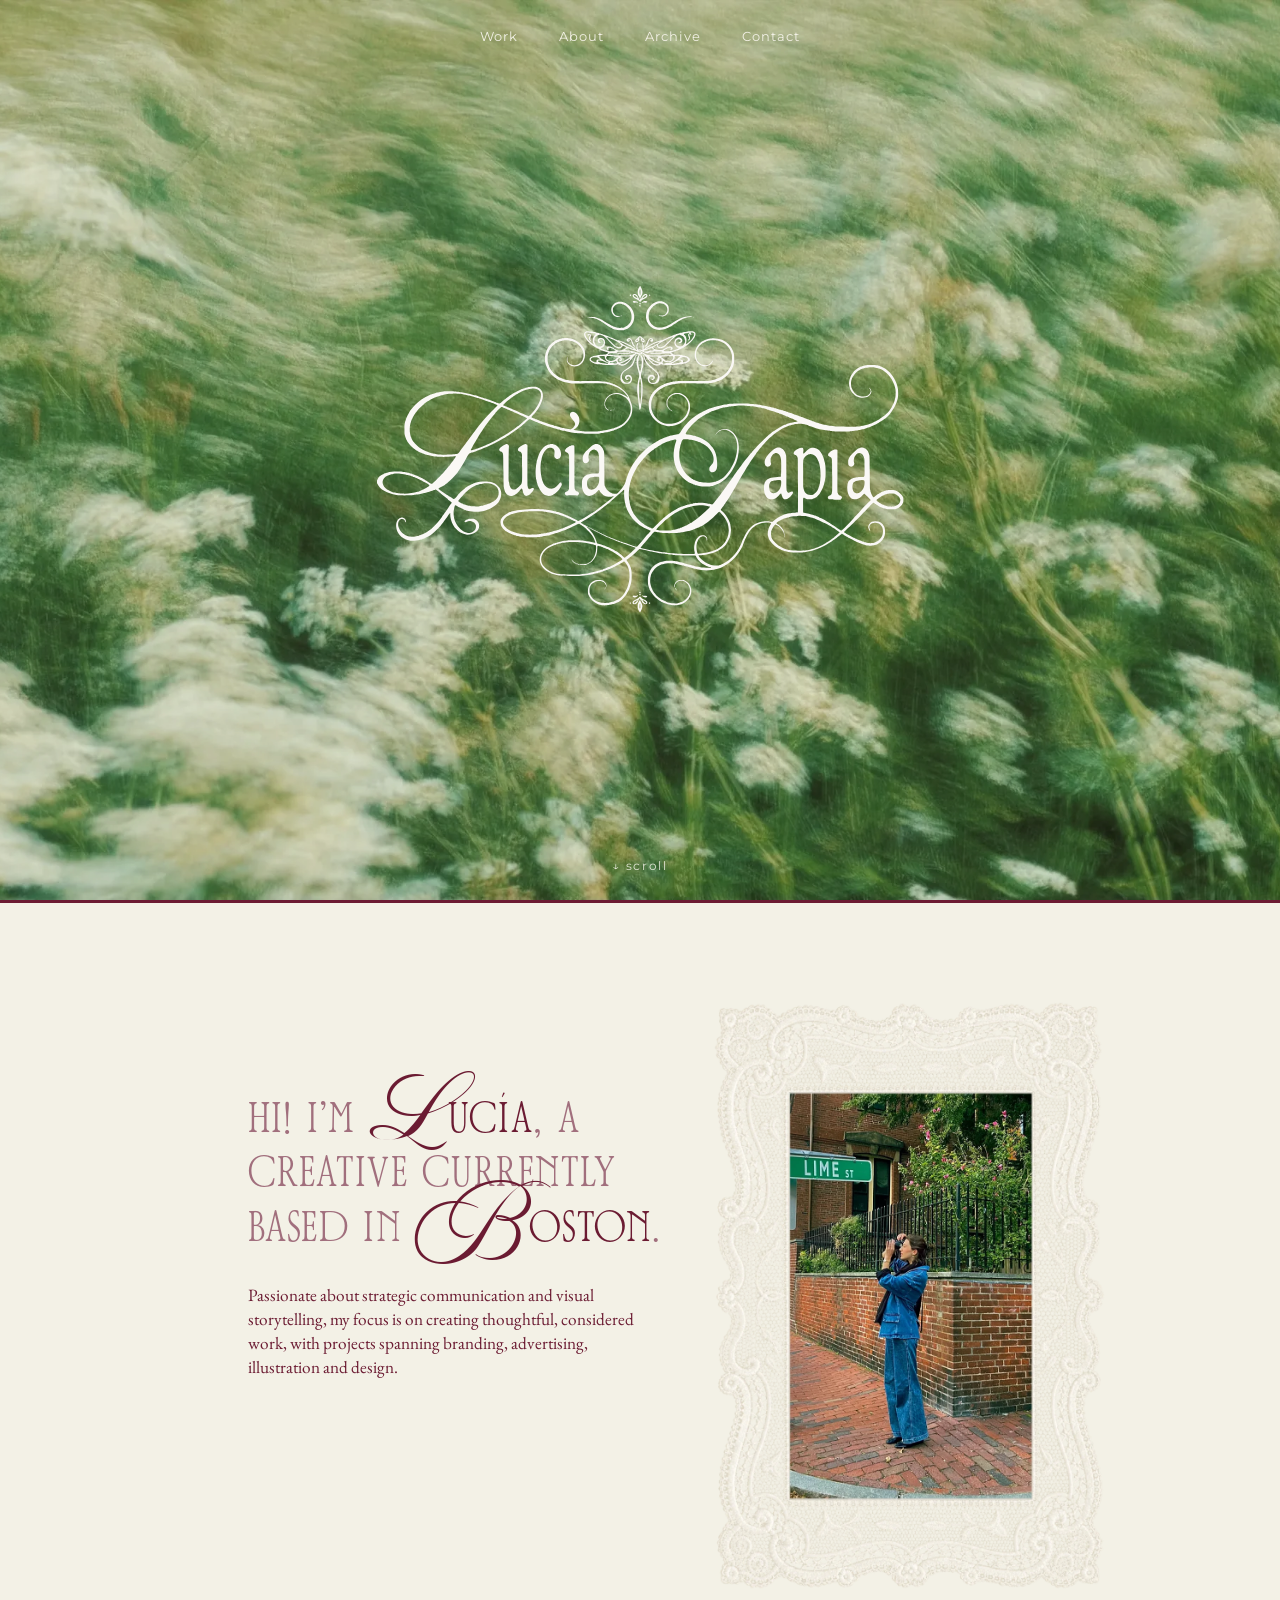
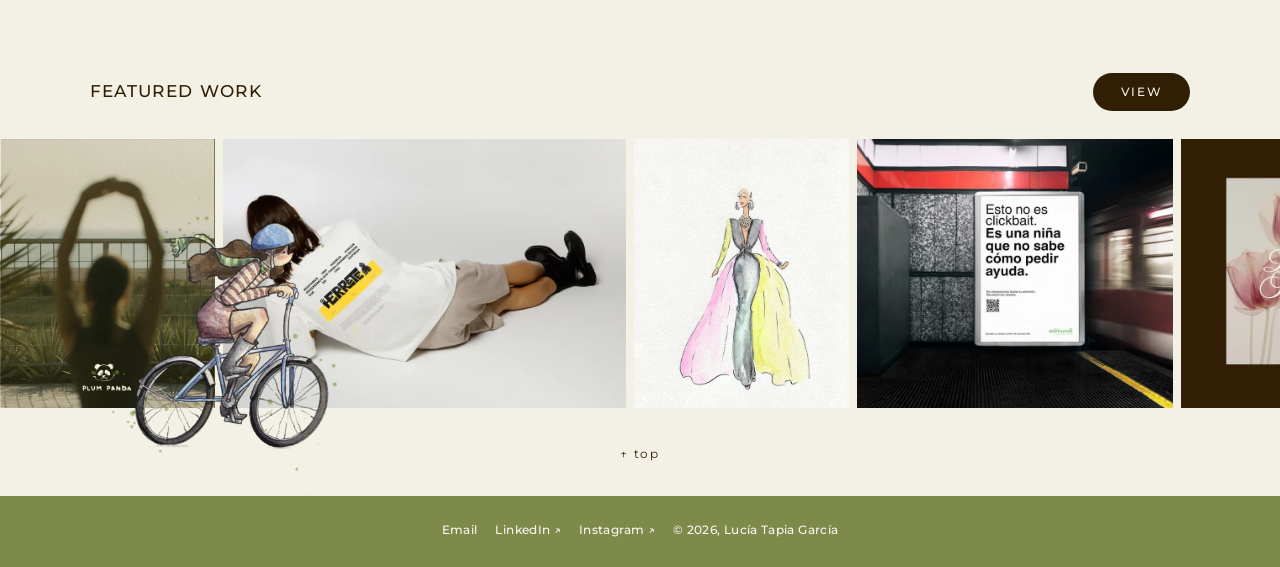
==== commit feb424a0: "UPDATE" ====
--- a/index.html
+++ b/index.html
@@ -11,7 +11,7 @@
   <link rel="preload" href="assets/fonts/zt-bros-oskon.woff2" as="font" type="font/woff2" crossorigin>
   <link rel="preload" href="assets/fonts/aston-script.woff2" as="font" type="font/woff2" crossorigin>
   <link rel="preload" href="assets/img/hero-bg.webp" as="image">
-  <link rel="stylesheet" href="assets/css/style.css?v=09301130">
+  <link rel="stylesheet" href="assets/css/style.css?v=10051200">
 </head>
 <body class="page-home">
 
@@ -72,16 +72,12 @@
           <a class="ticker__item" href="work/givenchy.html" aria-label="Givenchy Archives"><img src="assets/img/feat-3.webp" alt="" width="512" height="640"></a>
           <a class="ticker__item" href="work/admundi.html" aria-label="Admundi"><img src="assets/img/feat-4.webp" alt="" width="752" height="640"></a>
           <a class="ticker__item" href="work/personal-brand.html" aria-label="Personal Brand"><img src="assets/img/feat-5.webp" alt="" width="512" height="640"></a>
-          <a class="ticker__item" href="work/eight-movements.html" aria-label="Interpretation of Forms"><img src="assets/img/feat-6.webp" alt="" width="664" height="640"></a>
-          <a class="ticker__item" href="work/draper.html" aria-label="Divina Gravità"><img src="assets/img/feat-7.webp" alt="" width="916" height="640"></a>
           <!-- repeated so the loop stays seamless on wide screens -->
           <a class="ticker__item" href="work/plum-panda.html" tabindex="-1" aria-hidden="true"><img src="assets/img/feat-1.webp" alt="" aria-hidden="true" width="512" height="640"></a>
           <a class="ticker__item" href="work/el-herrete.html" tabindex="-1" aria-hidden="true"><img src="assets/img/feat-2.webp" alt="" aria-hidden="true" width="960" height="640"></a>
           <a class="ticker__item" href="work/givenchy.html" tabindex="-1" aria-hidden="true"><img src="assets/img/feat-3.webp" alt="" aria-hidden="true" width="512" height="640"></a>
           <a class="ticker__item" href="work/admundi.html" tabindex="-1" aria-hidden="true"><img src="assets/img/feat-4.webp" alt="" aria-hidden="true" width="752" height="640"></a>
           <a class="ticker__item" href="work/personal-brand.html" tabindex="-1" aria-hidden="true"><img src="assets/img/feat-5.webp" alt="" aria-hidden="true" width="512" height="640"></a>
-          <a class="ticker__item" href="work/eight-movements.html" tabindex="-1" aria-hidden="true"><img src="assets/img/feat-6.webp" alt="" aria-hidden="true" width="664" height="640"></a>
-          <a class="ticker__item" href="work/draper.html" tabindex="-1" aria-hidden="true"><img src="assets/img/feat-7.webp" alt="" aria-hidden="true" width="916" height="640"></a>
         </div>
       </div>
       <!-- bike sits on top of the footer, overlapping the end of the ticker -->
@@ -99,6 +95,6 @@
     <button type="button" class="to-top" data-to-top aria-label="Back to top"><span aria-hidden="true">↑</span> <span data-i18n="footer.top">top</span></button>
   </footer>
 
-  <script src="assets/js/main.js?v=09301130"></script>
+  <script src="assets/js/main.js?v=10051200"></script>
 </body>
 </html>
--- a/assets/css/style.css
+++ b/assets/css/style.css
@@ -1052,3 +1052,7 @@
   .pj__center, .pj__side-txt, .pj__fc-txt { padding-left: var(--side); padding-right: var(--side); }
   .pj__fc { padding-left: 0; padding-right: 0; }
 }
+
+/* about: no camera illustration any more, so no extra room under the info */
+.about__s3 { padding-bottom: clamp(110px, 12vw, 140px); }
+@media (max-width: 860px) { .about__s3, .page-about .about__s3 { padding-bottom: 90px; } }
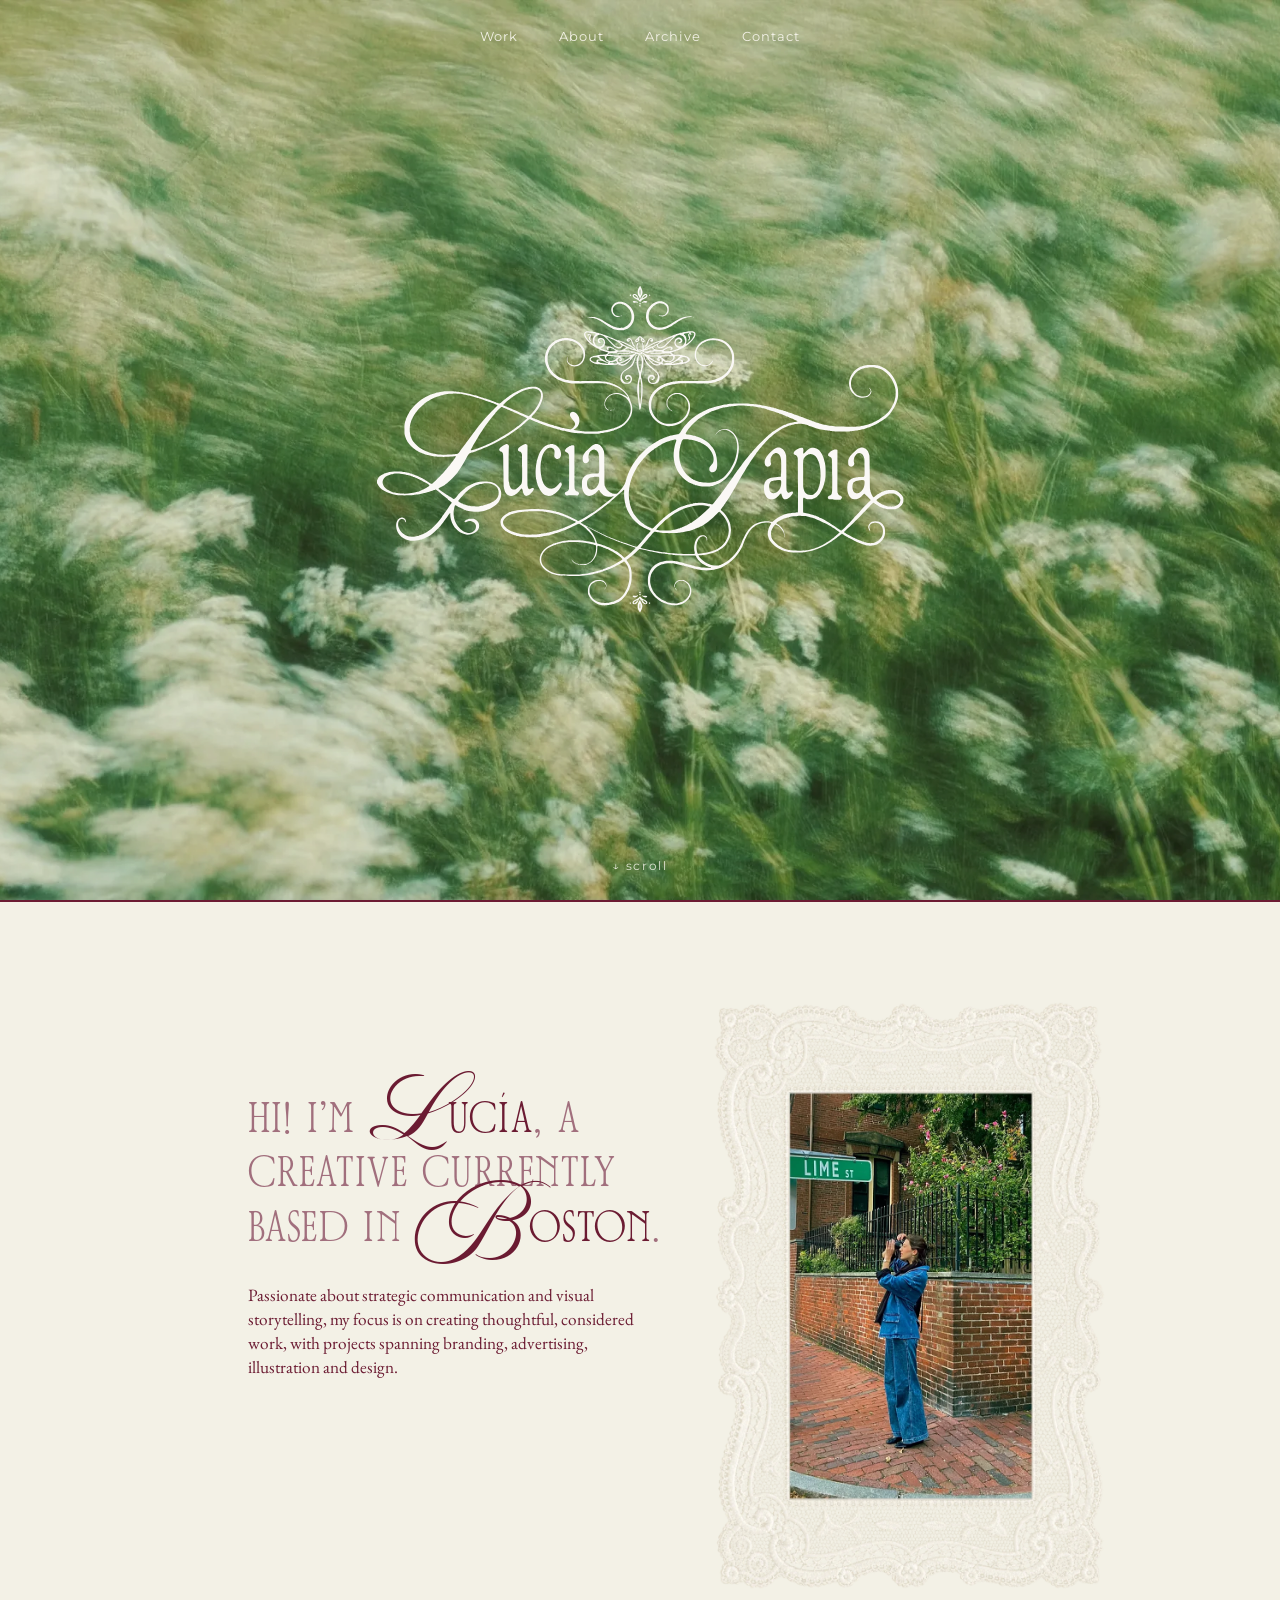
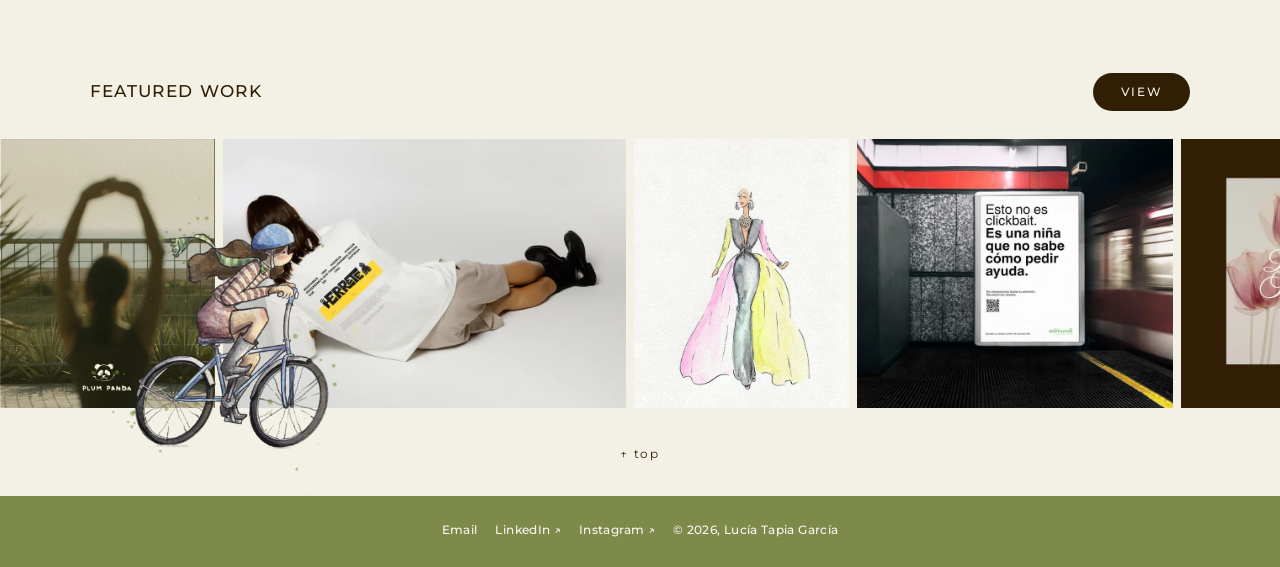
==== commit 37e3fc63: "update" ====
--- a/index.html
+++ b/index.html
@@ -11,7 +11,7 @@
   <link rel="preload" href="assets/fonts/zt-bros-oskon.woff2" as="font" type="font/woff2" crossorigin>
   <link rel="preload" href="assets/fonts/aston-script.woff2" as="font" type="font/woff2" crossorigin>
   <link rel="preload" href="assets/img/hero-bg.webp" as="image">
-  <link rel="stylesheet" href="assets/css/style.css?v=10051200">
+  <link rel="stylesheet" href="assets/css/style.css?v=10051230">
 </head>
 <body class="page-home">
 
@@ -95,6 +95,6 @@
     <button type="button" class="to-top" data-to-top aria-label="Back to top"><span aria-hidden="true">↑</span> <span data-i18n="footer.top">top</span></button>
   </footer>
 
-  <script src="assets/js/main.js?v=10051200"></script>
+  <script src="assets/js/main.js?v=10051230"></script>
 </body>
 </html>
--- a/assets/css/style.css
+++ b/assets/css/style.css
@@ -838,7 +838,7 @@
 /* a project that isn't finished yet: shown, but not clickable */
 .card--soon .card__link { cursor: default; }
 .card--soon .card__media { position: relative; }
-.card--soon .card__media img { filter: saturate(.75) brightness(.92); }
+.card--soon .card__media img { filter: grayscale(1) sepia(.28) contrast(.94) brightness(.94); }
 .card__soon { position: absolute; left: 50%; top: 50%; transform: translate(-50%, -50%); z-index: 2; white-space: nowrap;
   font: 500 11px/1 var(--f-ui); letter-spacing: .14em; text-transform: uppercase; color: var(--bg);
   border: 1px solid currentColor; border-radius: 999px; padding: 9px 16px; background: rgba(40,30,10,.18); backdrop-filter: blur(2px); }
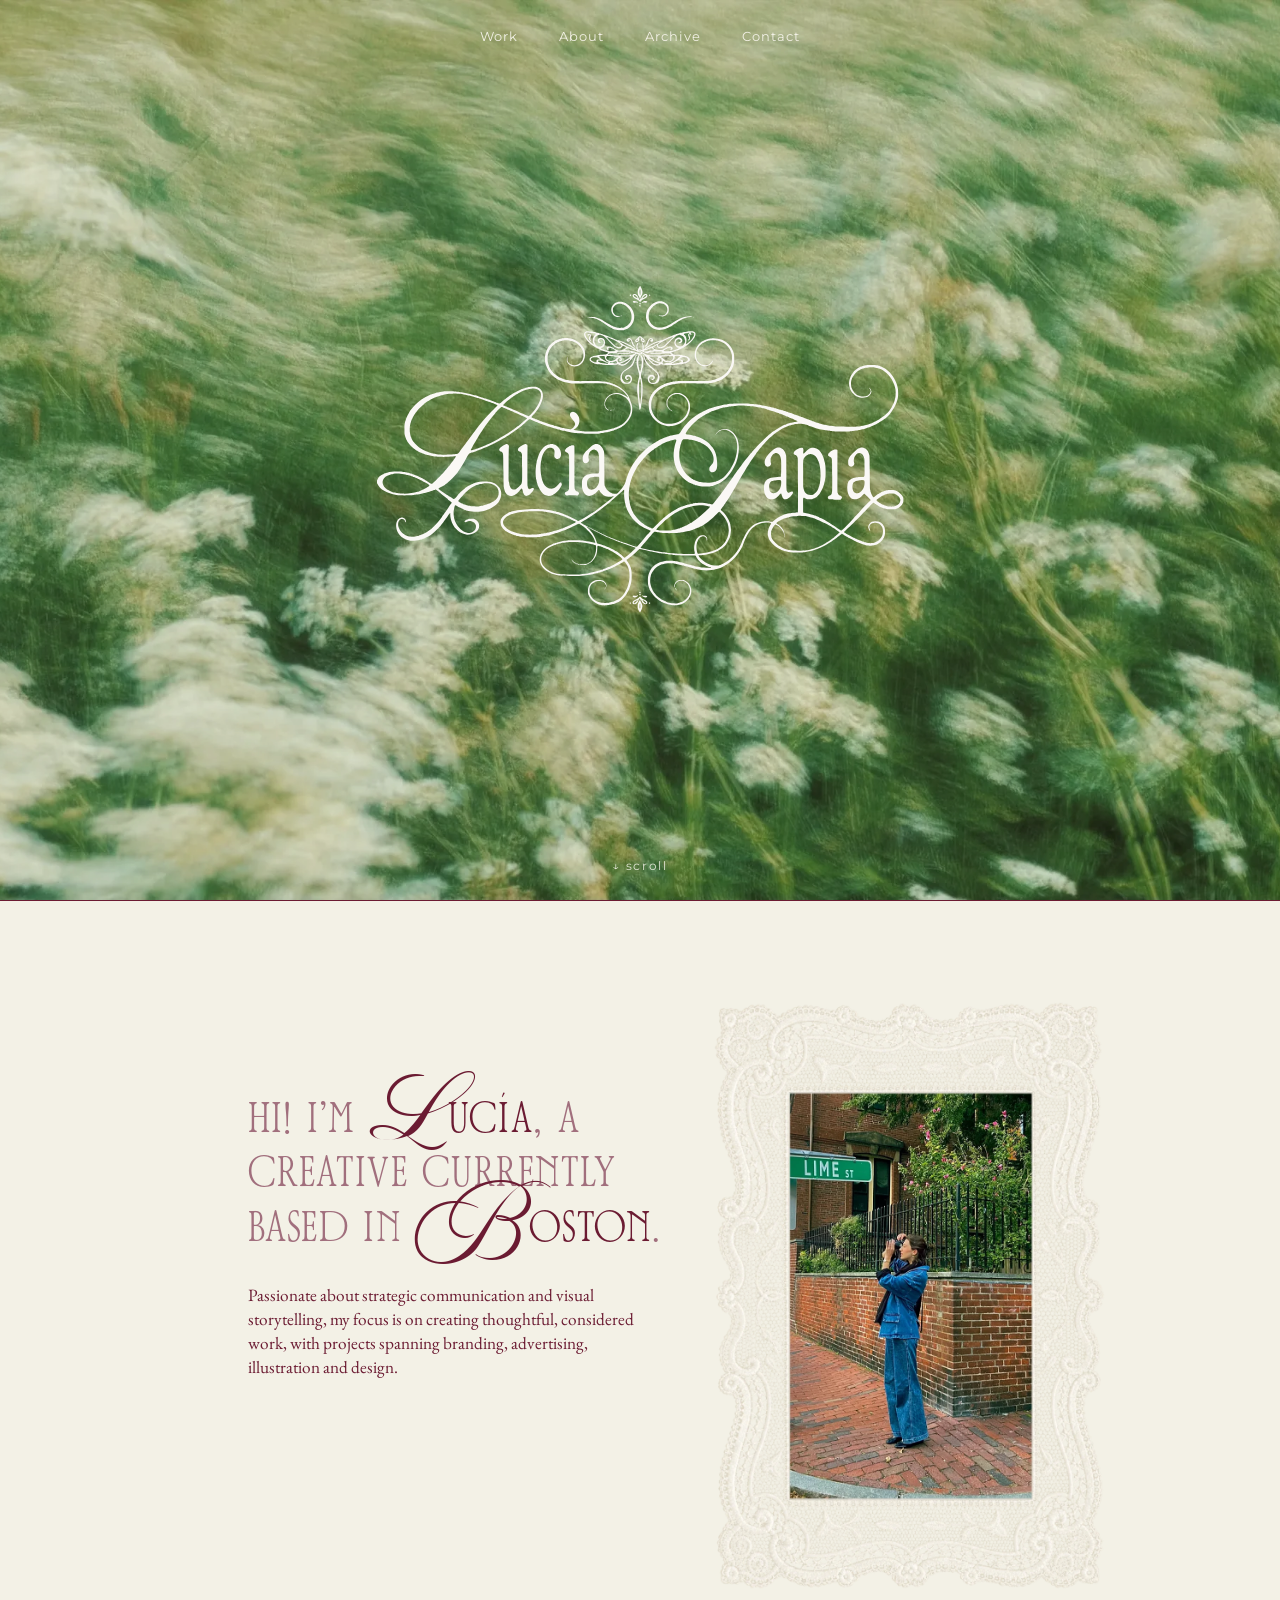
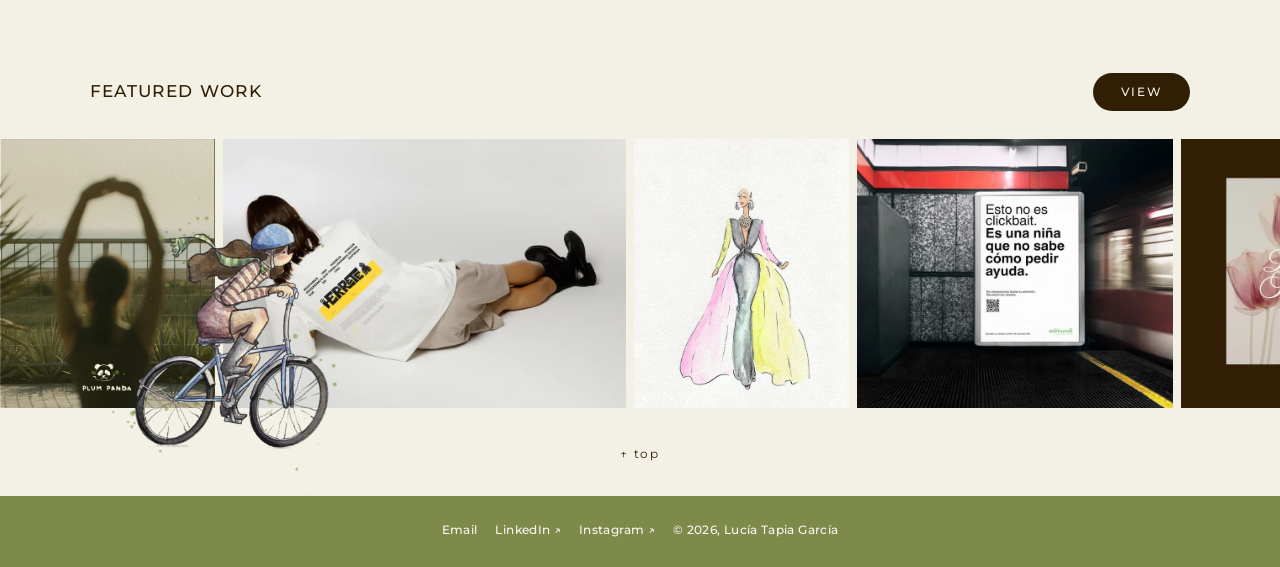
==== commit 31f77115: "update photos" ====
--- a/index.html
+++ b/index.html
@@ -11,7 +11,7 @@
   <link rel="preload" href="assets/fonts/zt-bros-oskon.woff2" as="font" type="font/woff2" crossorigin>
   <link rel="preload" href="assets/fonts/aston-script.woff2" as="font" type="font/woff2" crossorigin>
   <link rel="preload" href="assets/img/hero-bg.webp" as="image">
-  <link rel="stylesheet" href="assets/css/style.css?v=10051230">
+  <link rel="stylesheet" href="assets/css/style.css?v=10071200">
 </head>
 <body class="page-home">
 
@@ -95,6 +95,6 @@
     <button type="button" class="to-top" data-to-top aria-label="Back to top"><span aria-hidden="true">↑</span> <span data-i18n="footer.top">top</span></button>
   </footer>
 
-  <script src="assets/js/main.js?v=10051230"></script>
+  <script src="assets/js/main.js?v=10071200"></script>
 </body>
 </html>
--- a/assets/css/style.css
+++ b/assets/css/style.css
@@ -1056,3 +1056,6 @@
 /* about: no camera illustration any more, so no extra room under the info */
 .about__s3 { padding-bottom: clamp(110px, 12vw, 140px); }
 @media (max-width: 860px) { .about__s3, .page-about .about__s3 { padding-bottom: 90px; } }
+
+/* archive couch on desktop: a little smaller, still resting on the line */
+@media (min-width: 701px) { .arc__couch { height: calc(var(--tfs) * 2.9 + 30px); } }
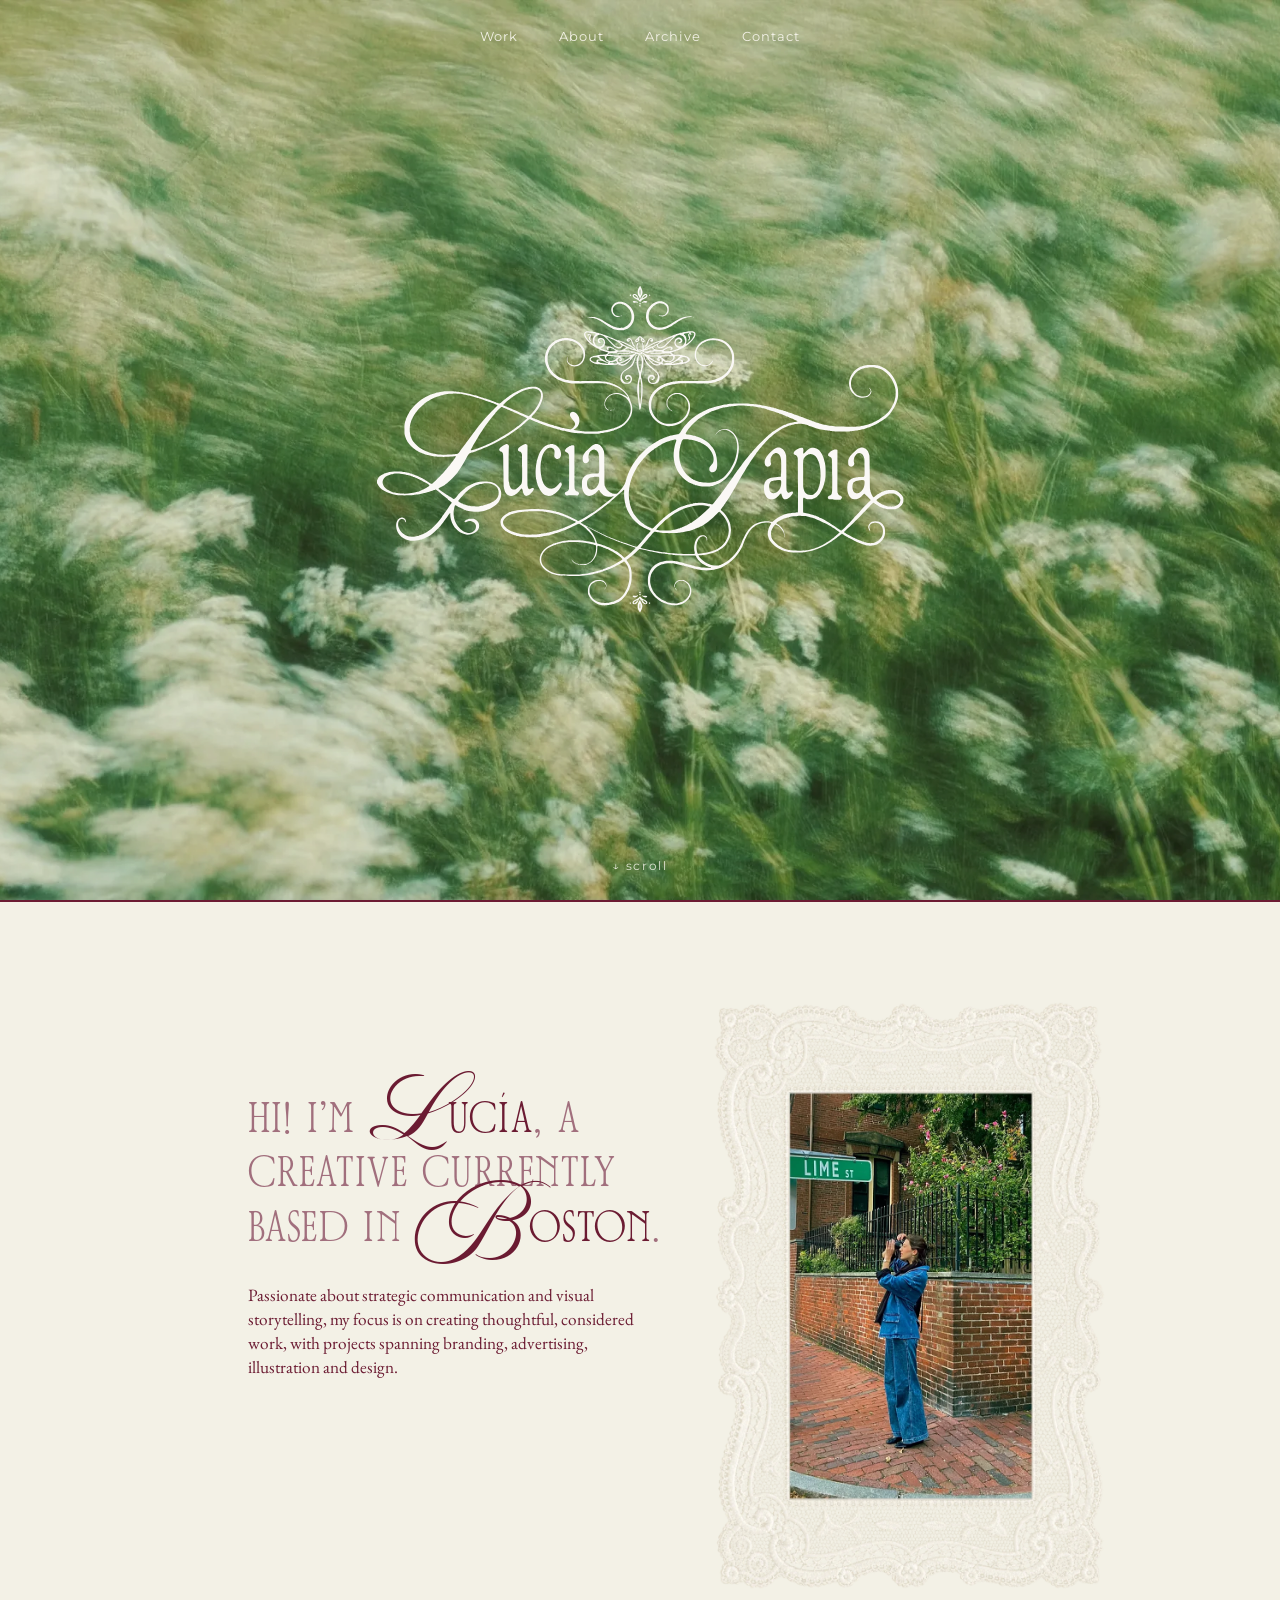
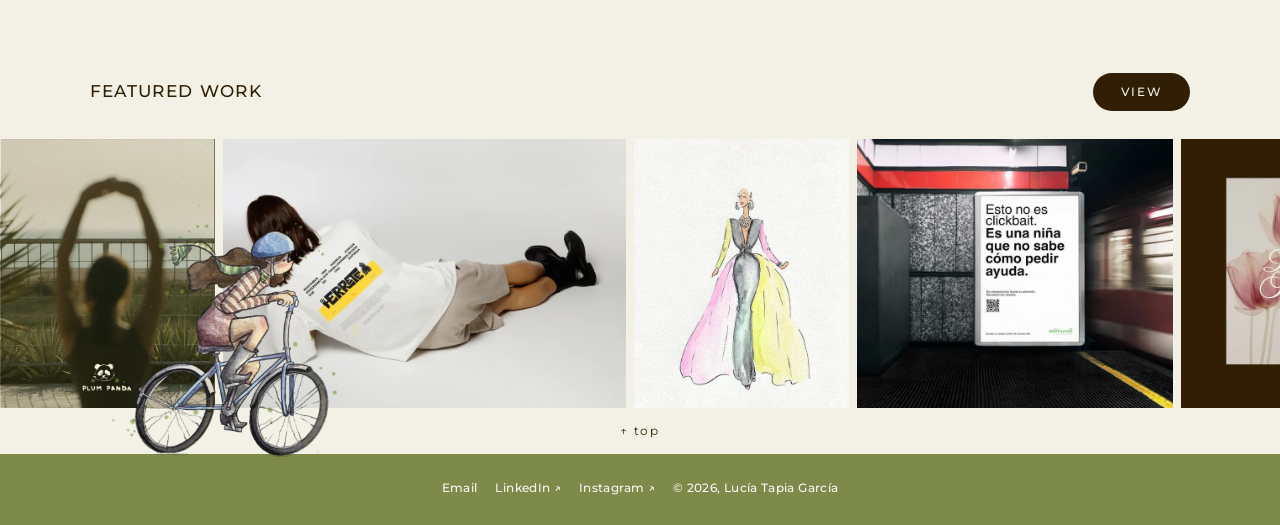
==== commit d5f54564: "update" ====
--- a/index.html
+++ b/index.html
@@ -11,7 +11,7 @@
   <link rel="preload" href="assets/fonts/zt-bros-oskon.woff2" as="font" type="font/woff2" crossorigin>
   <link rel="preload" href="assets/fonts/aston-script.woff2" as="font" type="font/woff2" crossorigin>
   <link rel="preload" href="assets/img/hero-bg.webp" as="image">
-  <link rel="stylesheet" href="assets/css/style.css?v=10071200">
+  <link rel="stylesheet" href="assets/css/style.css?v=11031700">
 </head>
 <body class="page-home">
 
@@ -80,12 +80,12 @@
           <a class="ticker__item" href="work/personal-brand.html" tabindex="-1" aria-hidden="true"><img src="assets/img/feat-5.webp" alt="" aria-hidden="true" width="512" height="640"></a>
         </div>
       </div>
-      <!-- bike sits on top of the footer, overlapping the end of the ticker -->
-      <img class="ticker__bike" src="assets/img/bike.webp" alt="" width="770" height="900" loading="lazy" aria-hidden="true">
     </section>
   </main>
 
   <footer class="footer wrap">
+    <!-- the bike rides on the top edge of the green footer -->
+    <img class="ticker__bike" src="assets/img/bike.webp?v=1103" alt="" width="770" height="758" loading="lazy" aria-hidden="true">
     <ul class="footer__links">
       <li><a href="mailto:luciatapiaag@gmail.com">Email</a></li>
       <li><a href="https://www.linkedin.com/in/luc%C3%ADa-tapia-garc%C3%ADa-0a97b5249/" target="_blank" rel="noopener">LinkedIn ↗</a></li>
@@ -95,6 +95,6 @@
     <button type="button" class="to-top" data-to-top aria-label="Back to top"><span aria-hidden="true">↑</span> <span data-i18n="footer.top">top</span></button>
   </footer>
 
-  <script src="assets/js/main.js?v=10071200"></script>
+  <script src="assets/js/main.js?v=11031700"></script>
 </body>
 </html>
--- a/assets/css/style.css
+++ b/assets/css/style.css
@@ -1059,3 +1059,52 @@
 
 /* archive couch on desktop: a little smaller, still resting on the line */
 @media (min-width: 701px) { .arc__couch { height: calc(var(--tfs) * 2.9 + 30px); } }
+
+/* ============ AI Image Generation: a library of entries, each a title + images + deck ============ */
+.lab__entry + .lab__entry { margin-top: clamp(60px, 8vw, 120px); }
+.lab__head { text-align: center; padding: 0 var(--side) clamp(26px, 3vw, 40px); }
+.lab__num { margin: 0 0 .5em; font: 500 11.5px/1 var(--f-ui); letter-spacing: .16em; color: var(--light-heading); }
+.lab__title { margin: 0; font: 400 clamp(22px, 2vw, 30px)/1.15 var(--f-caps); text-transform: uppercase; letter-spacing: .04em; color: var(--accent); }
+.pj__single.lab__wide > .pj__frame { flex-basis: 100%; width: 100%; }
+.pj__single.lab__model > .pj__frame { flex-basis: min(46%, 520px); width: min(46%, 520px); }
+.lab__deckrow { display: block; padding: clamp(40px, 5vw, 80px) 0 clamp(20px, 3vw, 40px); }
+.deck { position: relative; width: min(100% - 2 * clamp(44px, 5vw, 80px), 1100px); margin-inline: auto; outline: none; }
+.deck__stage { position: relative; aspect-ratio: 16 / 9; overflow: hidden; background: #fff; box-shadow: 0 14px 40px -18px rgba(48, 31, 5, .35); touch-action: pan-y; }
+.deck__stage img { position: absolute; inset: 0; width: 100%; height: 100%; object-fit: contain; opacity: 0; transition: opacity .45s var(--ease); pointer-events: none; }
+.deck__stage img.is-on { opacity: 1; }
+.deck__btn { position: absolute; top: 50%; transform: translateY(-50%); background: none; border: 0; padding: 10px; font: 300 24px/1 var(--f-ui); color: var(--text); opacity: .75; cursor: pointer; }
+.deck__btn:hover { opacity: 1; color: var(--accent); }
+.deck__btn:disabled { opacity: .2; cursor: default; }
+.deck__prev { right: 100%; margin-right: clamp(4px, 1vw, 16px); }
+.deck__next { left: 100%; margin-left: clamp(4px, 1vw, 16px); }
+.deck__count { margin: 18px 0 0; text-align: center; font: 400 12px/1 var(--f-ui); letter-spacing: .12em; color: var(--text); }
+@media (max-width: 760px) {
+  .pj__single.lab__model > .pj__frame { flex-basis: 72%; width: 72%; }
+  .deck { width: 100%; }
+  .deck__btn { top: auto; bottom: -46px; transform: none; font-size: 22px; }
+  .deck__prev { right: auto; left: calc(50% - 90px); margin: 0; }
+  .deck__next { left: auto; right: calc(50% - 90px); margin: 0; }
+  .deck__count { margin-top: 26px; }
+}
+
+/* AI Image Generation: after the big hero, the rest sit in a loose gallery like the Archive */
+.lab__gallery { padding: clamp(50px, 6vw, 90px) var(--side) 0; }
+.lab__row { display: flex; align-items: flex-start; }
+.lab__item { flex: none; margin: 0; line-height: 0; cursor: zoom-in; }
+.lab__item img { width: 100%; height: auto; transition: transform .8s var(--ease), box-shadow .8s var(--ease); }
+.lab__item:hover img { transform: scale(1.015); box-shadow: 0 12px 30px rgba(48,31,5,.14); }
+@media (max-width: 700px) {
+  .lab__row { flex-wrap: wrap; margin-top: 40px !important; }
+  .lab__row:first-child { margin-top: 0 !important; }
+  .lab__item { width: 72% !important; margin: 0 !important; }
+  .lab__row:nth-child(even) .lab__item { margin-left: 28% !important; }
+  .lab__row .lab__item + .lab__item { margin-top: 40px !important; margin-left: 28% !important; }
+}
+
+/* home: footer pulled up so the bike rolls right on the green; "top" sits in the narrower gap */
+.page-home .ticker { padding-bottom: clamp(40px, 3.6vw, 52px); }
+.page-home .ticker__bike { bottom: -3px; }
+.page-home .to-top { margin-bottom: clamp(8px, .9vw, 13px); }
+@media (max-width: 700px) { .page-home .to-top { left: auto; right: var(--gutter); transform: none; } }
+/* the bike now lives in the footer itself, so it always rests on the green line */
+.page-home .footer .ticker__bike { position: absolute; top: auto; bottom: calc(100% - 3px); left: var(--gutter); right: auto; z-index: 5; }
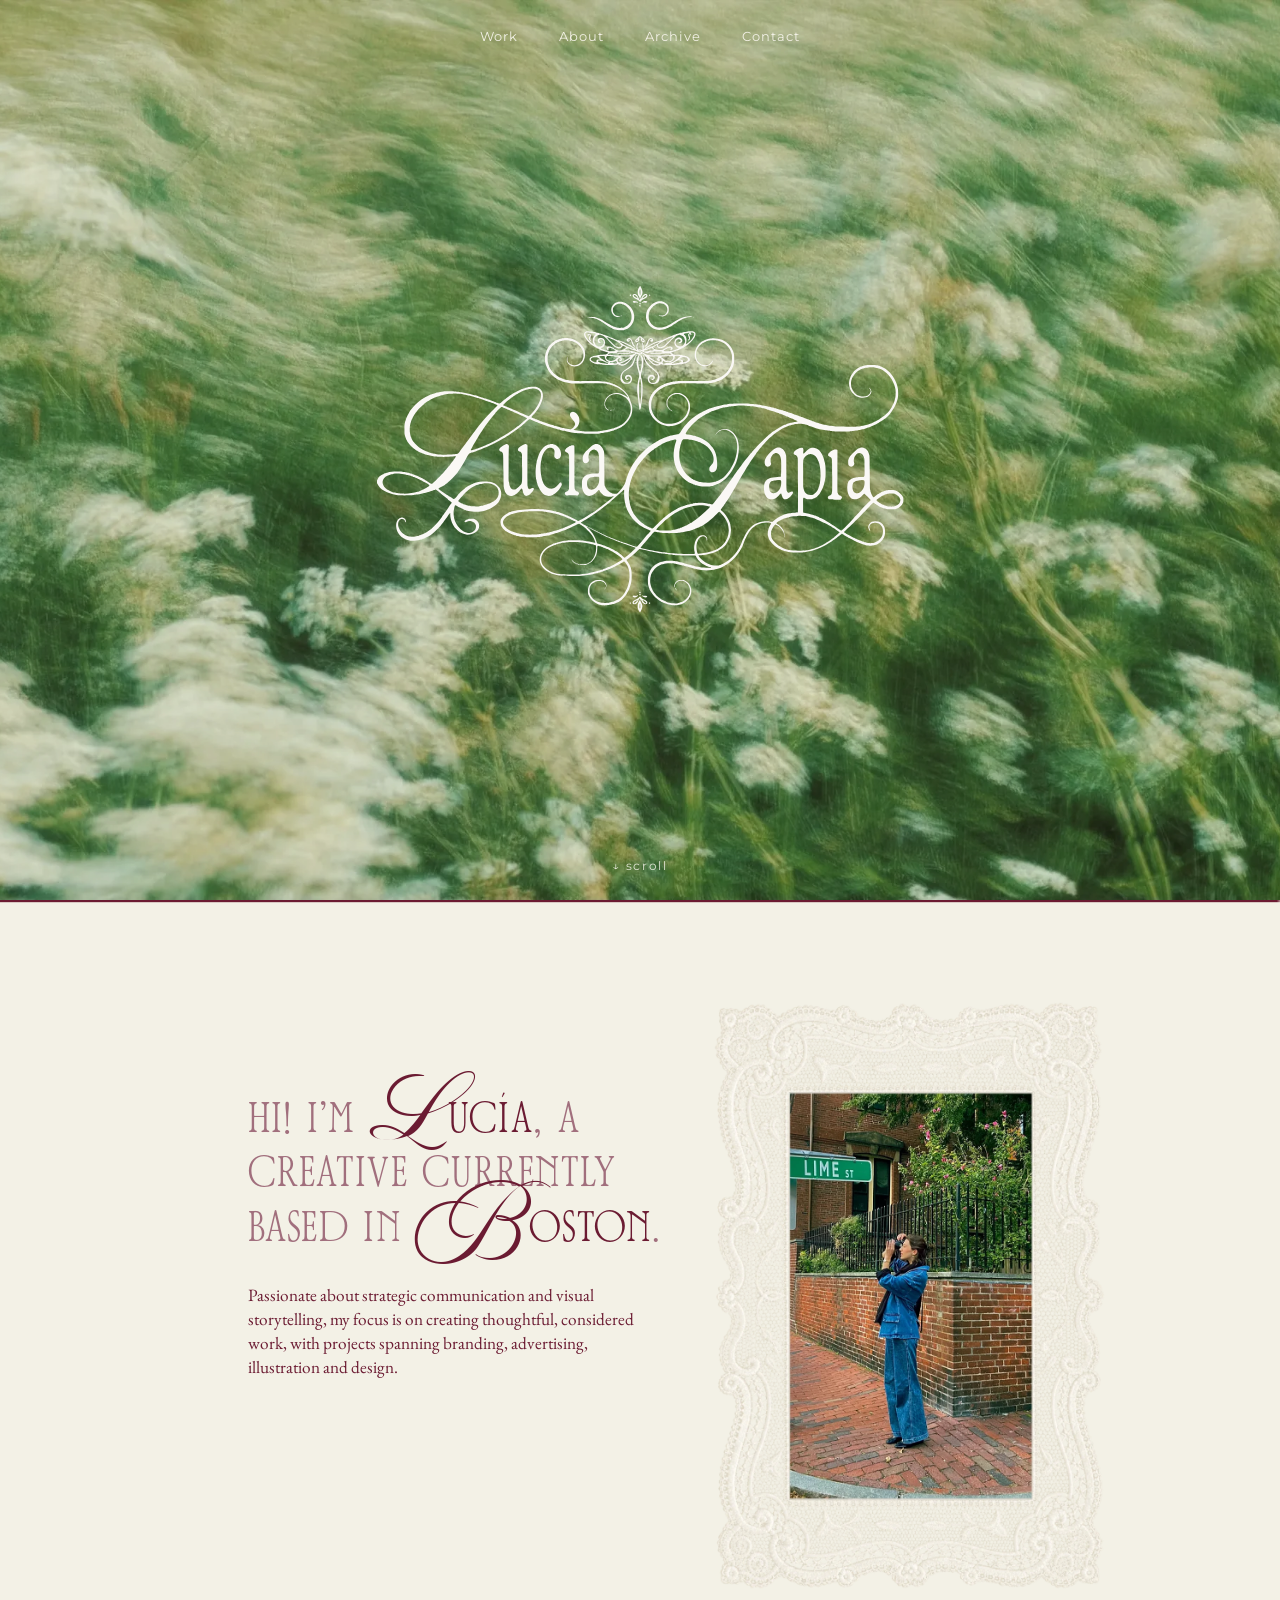
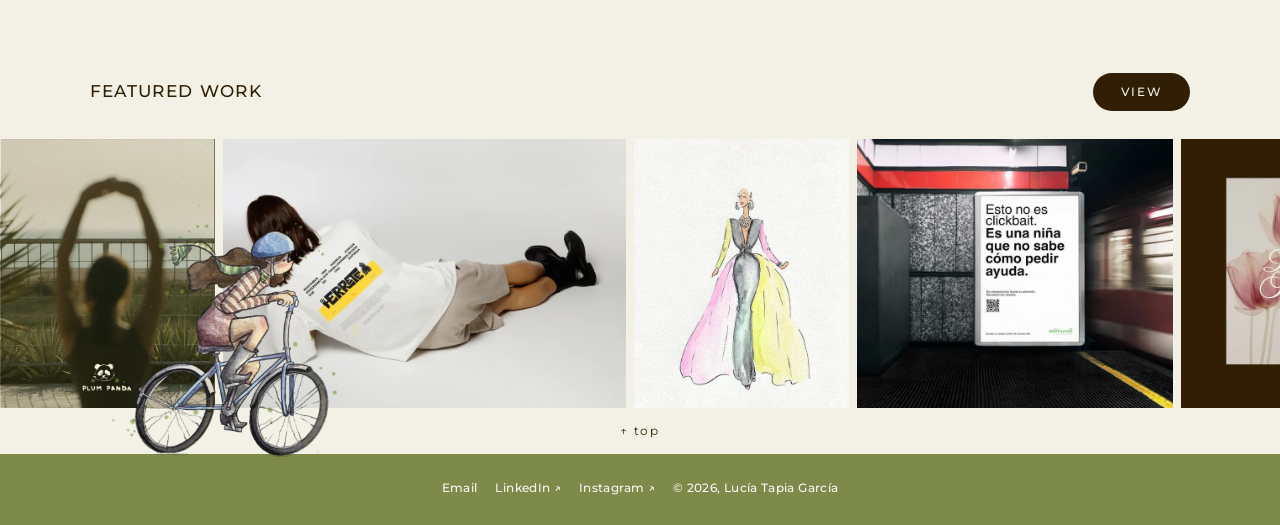
==== commit 5368b817: "update" ====
--- a/index.html
+++ b/index.html
@@ -11,7 +11,7 @@
   <link rel="preload" href="assets/fonts/zt-bros-oskon.woff2" as="font" type="font/woff2" crossorigin>
   <link rel="preload" href="assets/fonts/aston-script.woff2" as="font" type="font/woff2" crossorigin>
   <link rel="preload" href="assets/img/hero-bg.webp" as="image">
-  <link rel="stylesheet" href="assets/css/style.css?v=11031700">
+  <link rel="stylesheet" href="assets/css/style.css?v=11042000">
 </head>
 <body class="page-home">
 
@@ -95,6 +95,6 @@
     <button type="button" class="to-top" data-to-top aria-label="Back to top"><span aria-hidden="true">↑</span> <span data-i18n="footer.top">top</span></button>
   </footer>
 
-  <script src="assets/js/main.js?v=11031700"></script>
+  <script src="assets/js/main.js?v=11042000"></script>
 </body>
 </html>
--- a/assets/css/style.css
+++ b/assets/css/style.css
@@ -1108,3 +1108,30 @@
 @media (max-width: 700px) { .page-home .to-top { left: auto; right: var(--gutter); transform: none; } }
 /* the bike now lives in the footer itself, so it always rests on the green line */
 .page-home .footer .ticker__bike { position: absolute; top: auto; bottom: calc(100% - 3px); left: var(--gutter); right: auto; z-index: 5; }
+
+/* Chief Adjuah: tighter rhythm, smaller palette and logo explanation */
+.pj--tight .pj__txt { padding-block: clamp(28px, 3.4vw, 48px); }
+.pj--tight .pj__row--text + .pj__txt { padding-top: clamp(16px, 2vw, 28px); }
+.pj--tight .pj__intro { padding-bottom: clamp(16px, 2vw, 30px); }
+.adj__fig { display: flex; justify-content: center; padding: clamp(6px, 1vw, 14px) var(--side) clamp(18px, 2.4vw, 34px); }
+.adj__fig img { display: block; height: auto; }
+.adj__fig--small img { width: min(46%, 520px); }
+.adj__fig--mid img { width: min(68%, 820px); }
+@media (max-width: 760px) { .adj__fig--small img { width: 78%; } .adj__fig--mid img { width: 100%; } }
+/* Chief Adjuah: even gaps above and below the smaller pieces */
+.pj--tight .pj__txt { padding-bottom: clamp(14px, 1.6vw, 22px); margin-bottom: 0; }
+.pj--tight .pj__txt .pj__body p:last-child { margin-bottom: 0; }
+.adj__fig { padding-top: 0; padding-bottom: clamp(30px, 3.4vw, 48px); margin-bottom: 0; }
+.adj__duo { display: grid; grid-template-columns: 1fr 1fr; align-items: center; justify-items: center; padding: clamp(30px, 3.4vw, 48px) var(--side); }
+.adj__duo img { display: block; height: auto; max-height: min(78vh, 760px); width: auto; max-width: 82%; }
+@media (max-width: 760px) { .adj__duo { grid-template-columns: 1fr; row-gap: 28px; } .adj__duo img { max-width: 86%; max-height: none; } }
+.adj__fig { padding-top: clamp(14px, 1.6vw, 20px); padding-bottom: clamp(14px, 1.6vw, 20px); }
+.adj__fig + .pj__row { margin-top: 0; }
+.adj__duo { padding-block: clamp(14px, 1.6vw, 20px); }
+.adj__fig { padding-bottom: clamp(22px, 2.4vw, 30px); }
+/* Chief Adjuah: equal space above and below everything (≈ the paragraph's top margin) */
+.pj--tight .pj__txt { padding-bottom: clamp(28px, 3.4vw, 48px); }
+.adj__fig { padding-top: 0; padding-bottom: clamp(8px, 1.4vw, 28px); }
+.adj__duo { padding-block: clamp(8px, 1.4vw, 28px); }
+.pj--tight .pj__txt { padding-bottom: calc(clamp(28px, 3.4vw, 48px) + var(--g)); }
+.adj__fig { padding-bottom: calc(clamp(28px, 3.4vw, 48px) + var(--g)); }
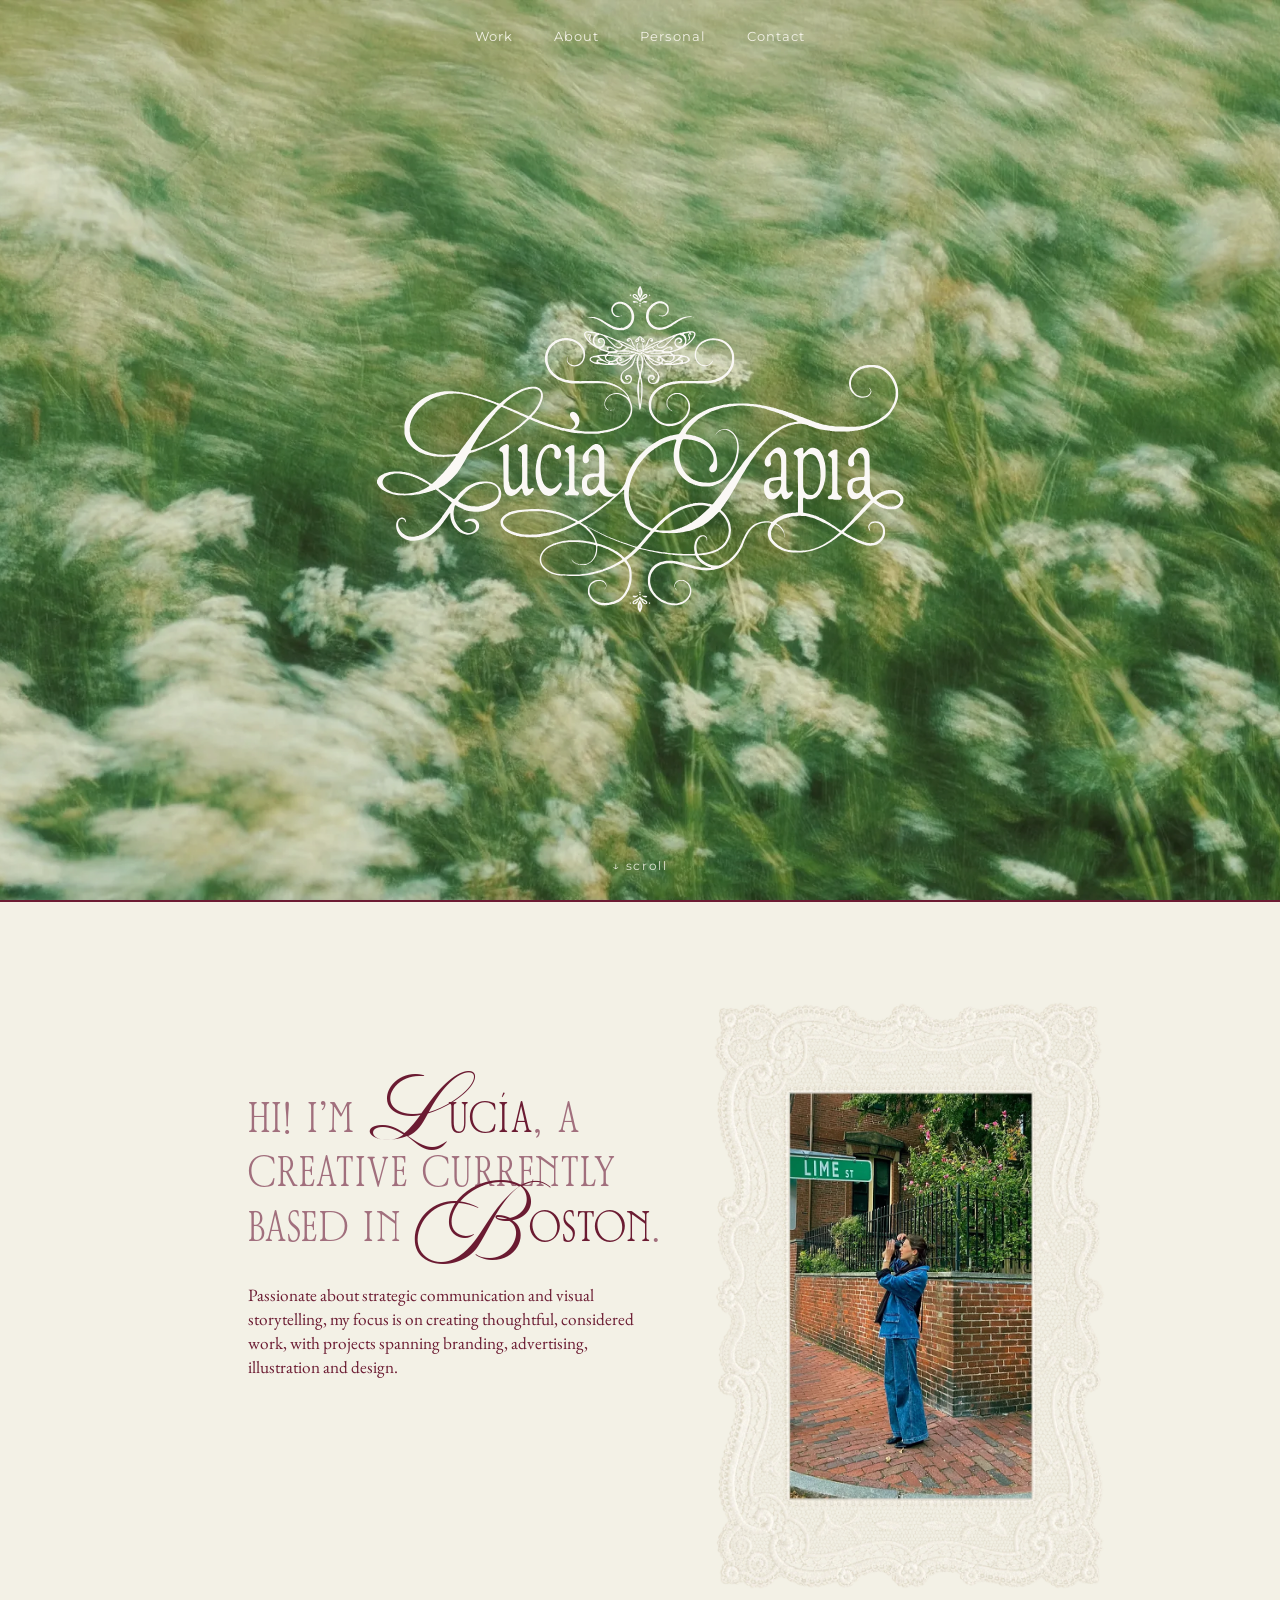
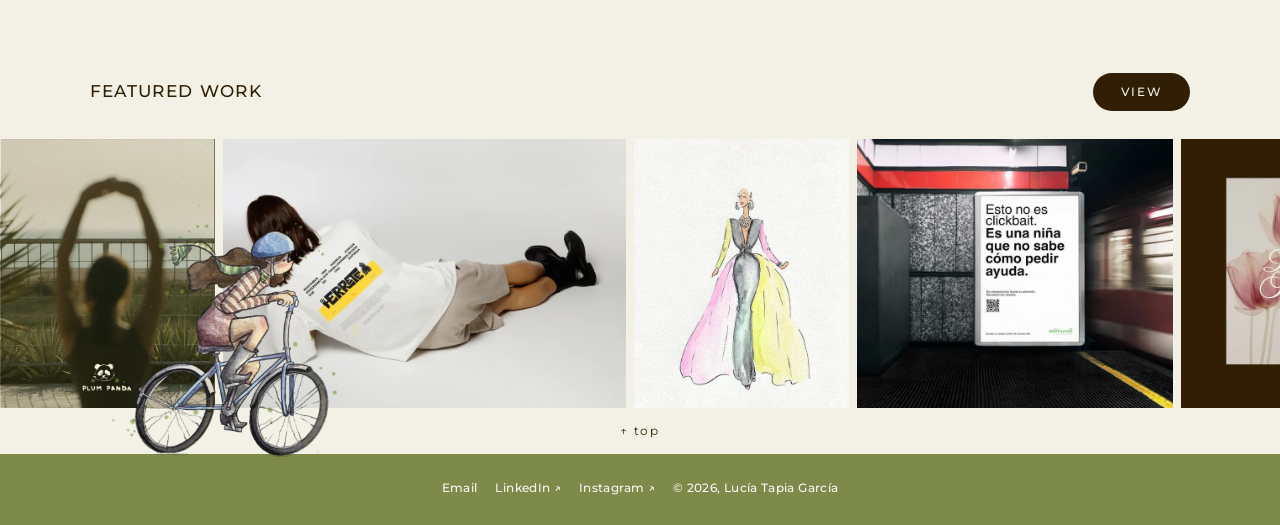
==== commit b6552809: "update" ====
--- a/index.html
+++ b/index.html
@@ -11,7 +11,7 @@
   <link rel="preload" href="assets/fonts/zt-bros-oskon.woff2" as="font" type="font/woff2" crossorigin>
   <link rel="preload" href="assets/fonts/aston-script.woff2" as="font" type="font/woff2" crossorigin>
   <link rel="preload" href="assets/img/hero-bg.webp" as="image">
-  <link rel="stylesheet" href="assets/css/style.css?v=11042000">
+  <link rel="stylesheet" href="assets/css/style.css?v=11092000">
 </head>
 <body class="page-home">
 
@@ -20,7 +20,7 @@
     <nav class="nav__links" aria-label="Main">
       <a href="work.html" data-i18n="nav.work">Work</a>
       <a href="about.html" data-i18n="nav.about">About</a>
-      <a href="archive.html" data-i18n="nav.archive">Archive</a>
+      <a href="archive.html" data-i18n="nav.archive">Personal</a>
       <a href="contact.html" data-i18n="nav.contact">Contact</a>
     </nav>
   </header>
@@ -33,7 +33,7 @@
       <nav class="hero__nav" aria-label="Main">
         <a href="work.html" data-i18n="nav.work">Work</a>
         <a href="about.html" data-i18n="nav.about">About</a>
-        <a href="archive.html" data-i18n="nav.archive">Archive</a>
+        <a href="archive.html" data-i18n="nav.archive">Personal</a>
         <a href="contact.html" data-i18n="nav.contact">Contact</a>
       </nav>
       <h1 class="hero__logo">
@@ -95,6 +95,6 @@
     <button type="button" class="to-top" data-to-top aria-label="Back to top"><span aria-hidden="true">↑</span> <span data-i18n="footer.top">top</span></button>
   </footer>
 
-  <script src="assets/js/main.js?v=11042000"></script>
+  <script src="assets/js/main.js?v=11092000"></script>
 </body>
 </html>
--- a/assets/css/style.css
+++ b/assets/css/style.css
@@ -1135,3 +1135,10 @@
 .adj__duo { padding-block: clamp(8px, 1.4vw, 28px); }
 .pj--tight .pj__txt { padding-bottom: calc(clamp(28px, 3.4vw, 48px) + var(--g)); }
 .adj__fig { padding-bottom: calc(clamp(28px, 3.4vw, 48px) + var(--g)); }
+/* AI gallery on phones: a steady left/right zig-zag, image by image */
+@media (max-width: 700px) {
+  .lab__row .lab__item, .lab__row:nth-child(even) .lab__item, .lab__row .lab__item + .lab__item { margin-left: 0 !important; margin-top: 40px !important; }
+  .lab__row .lab__item.lab__item--r { margin-left: 28% !important; }
+  .lab__row:first-child .lab__item:first-child { margin-top: 0 !important; }
+  .lab__row { margin-top: 0 !important; }
+}
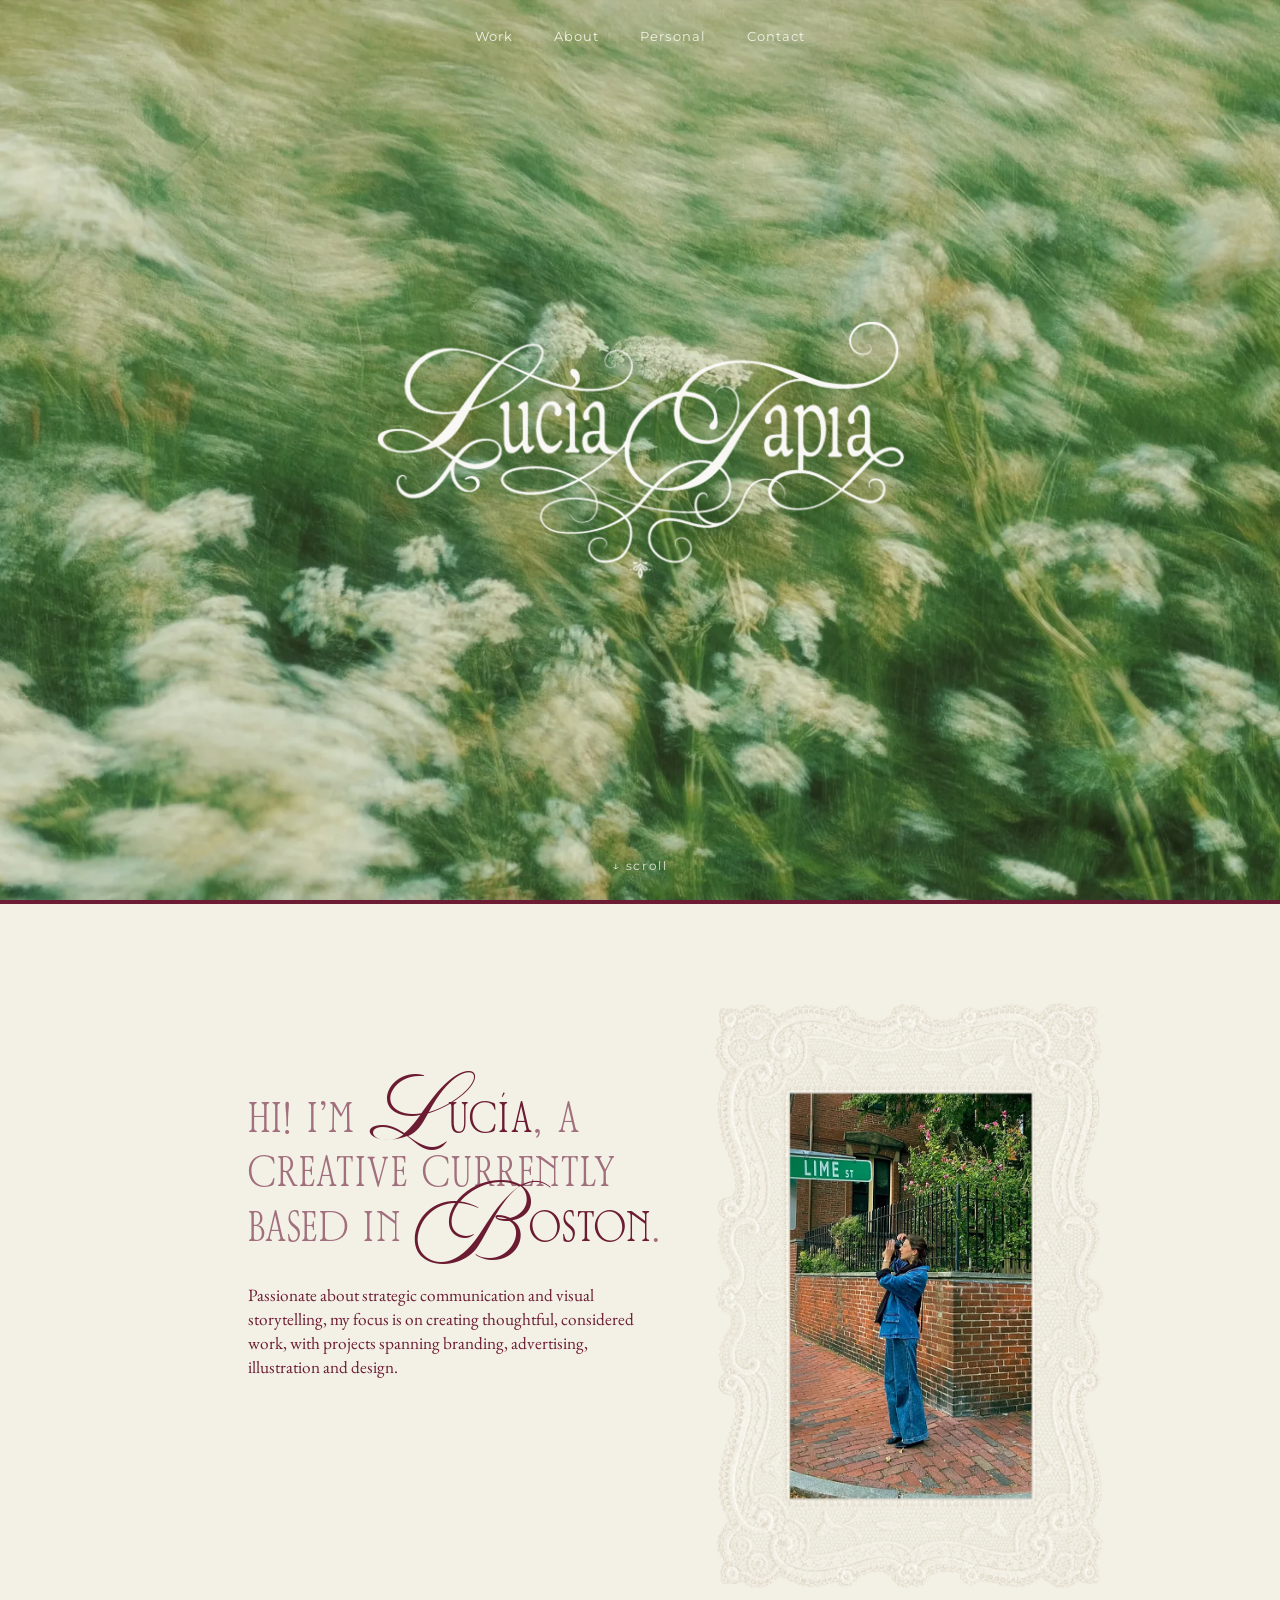
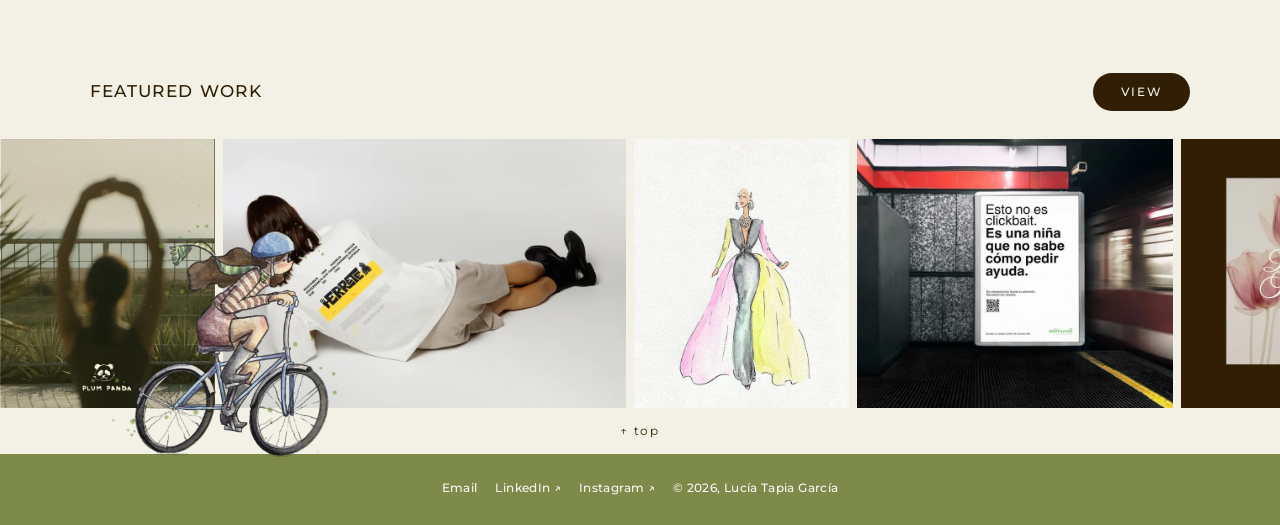
==== commit 4bf3cefe: "update" ====
--- a/index.html
+++ b/index.html
@@ -37,7 +37,7 @@
         <a href="contact.html" data-i18n="nav.contact">Contact</a>
       </nav>
       <h1 class="hero__logo">
-        <img src="assets/img/logo-hero-cream.svg" alt="Lucía Tapia" width="766" height="476" data-logo>
+        <img src="assets/img/logo-hero-wordmark-v2.png" alt="Lucía Tapia" width="1076" height="524" data-logo>
       </h1>
       <a class="hero__scroll" href="#intro"><span aria-hidden="true">↓</span> <span data-i18n="hero.scroll">scroll</span></a>
     </section>
